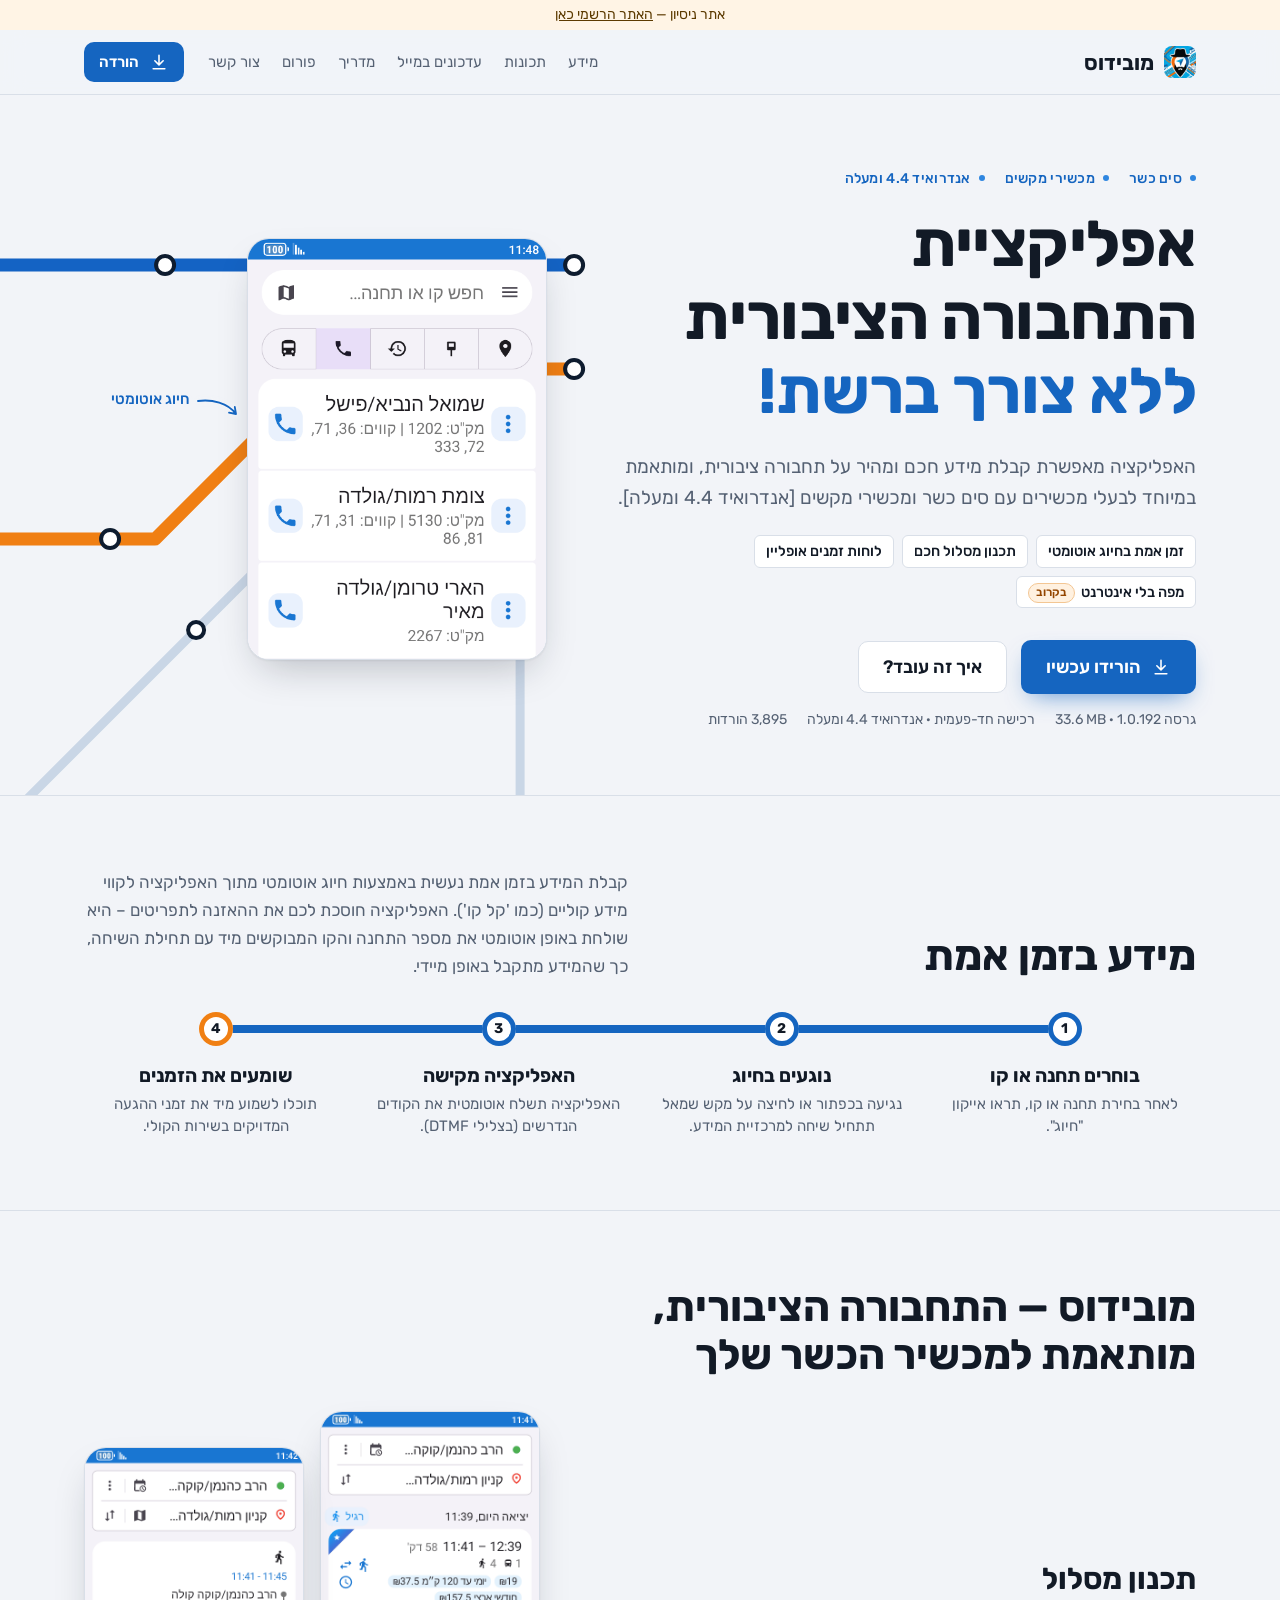
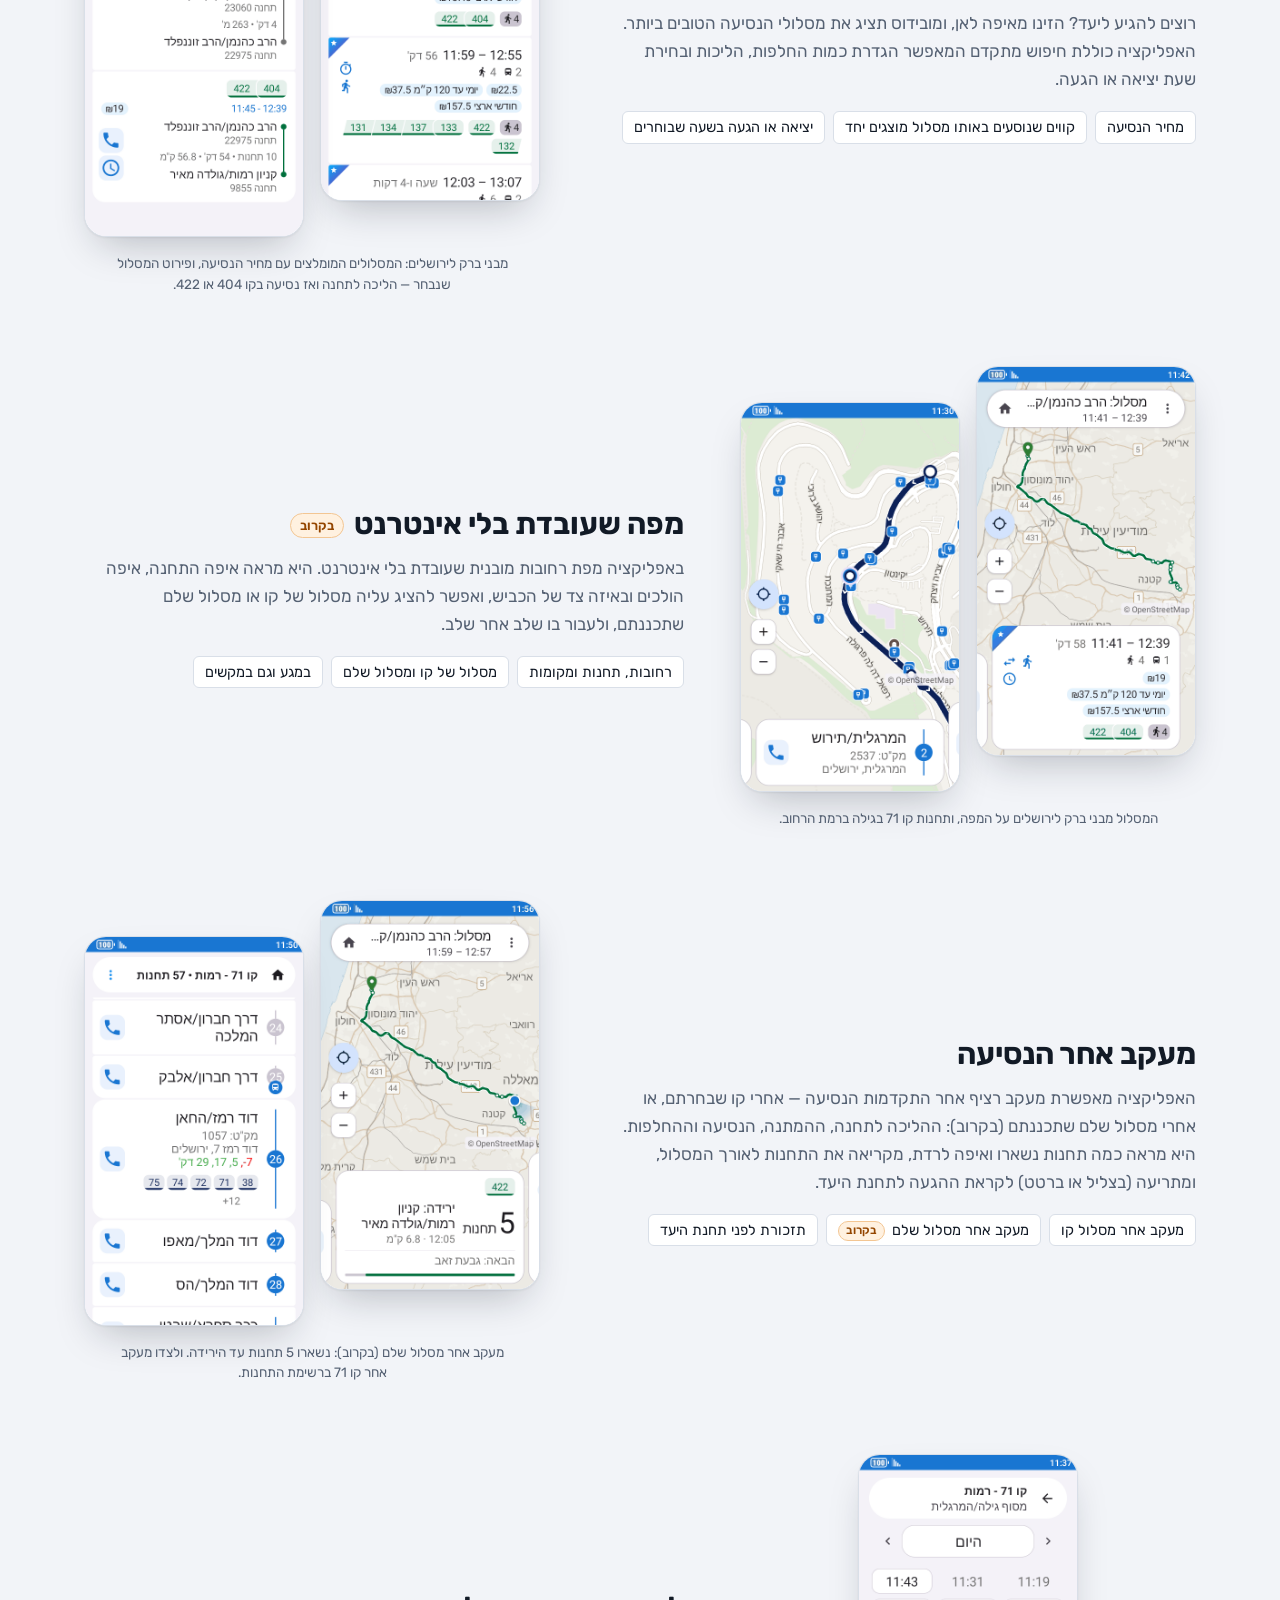
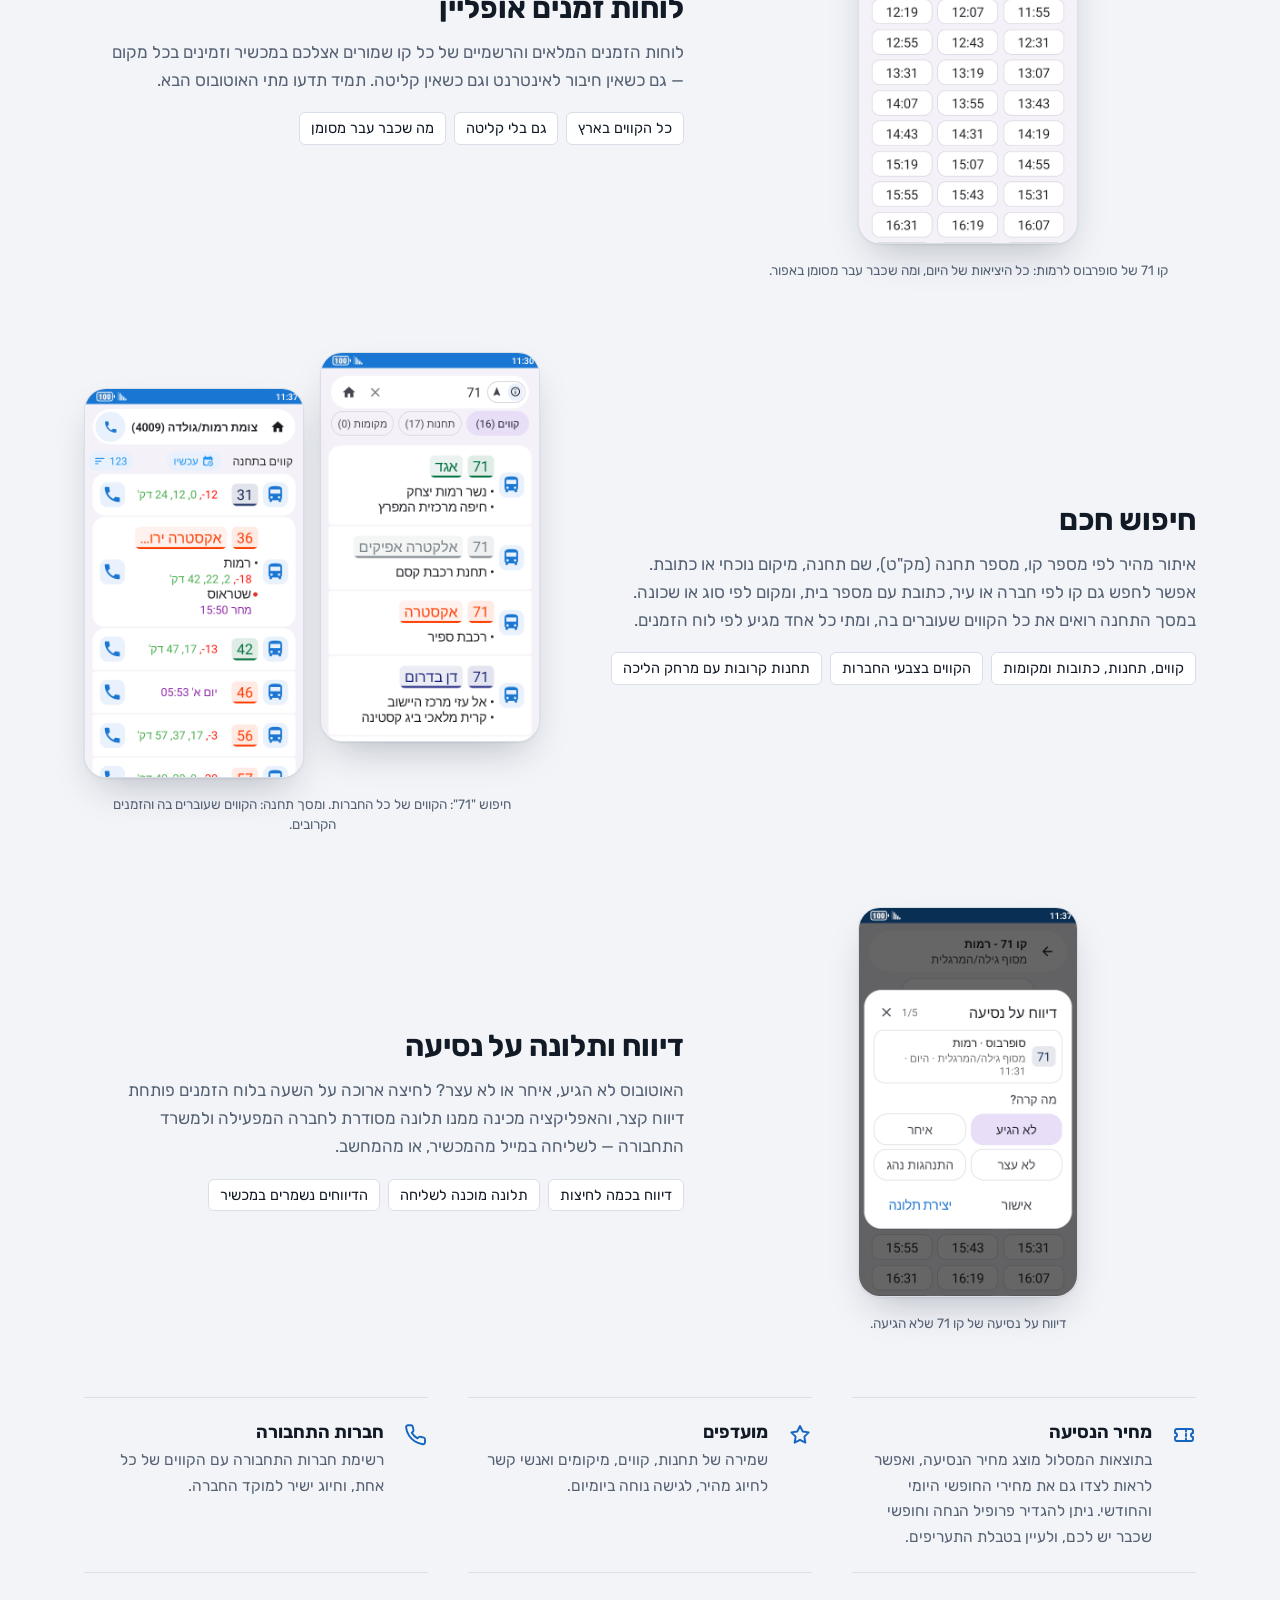
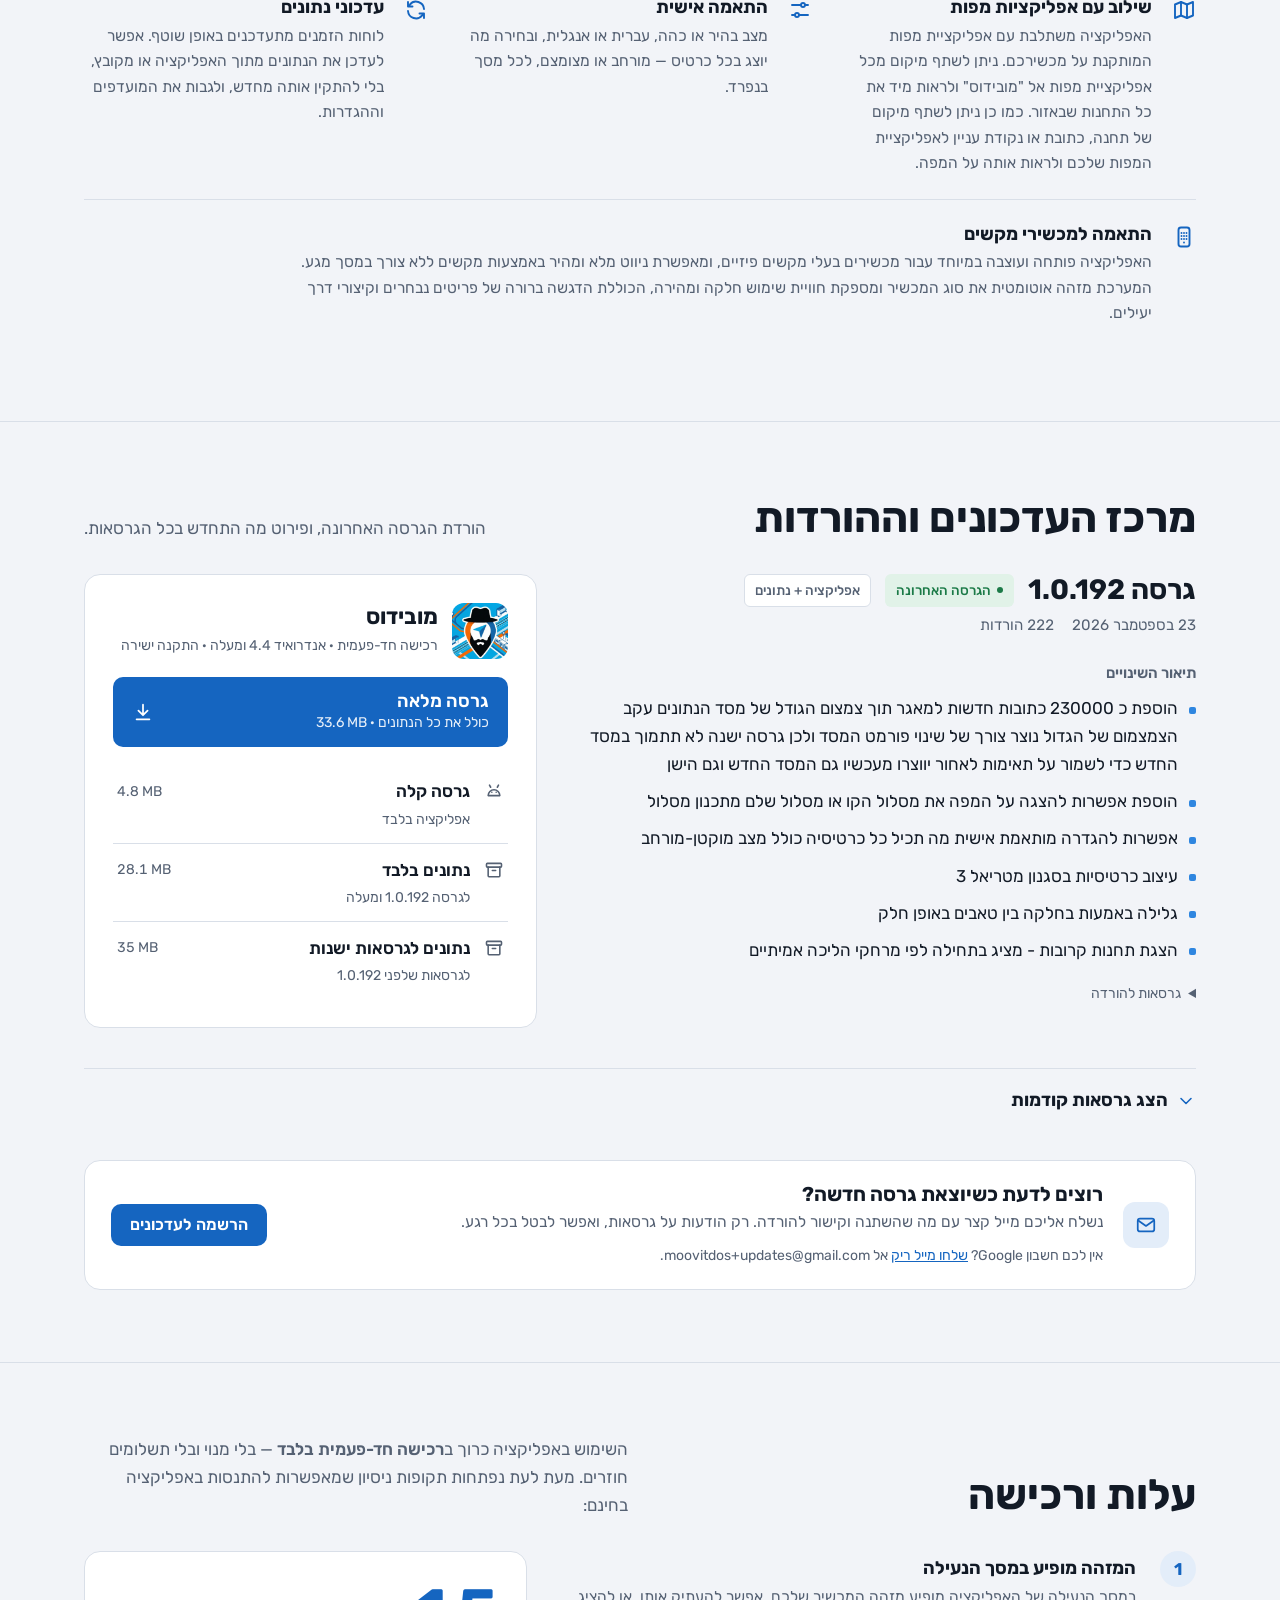
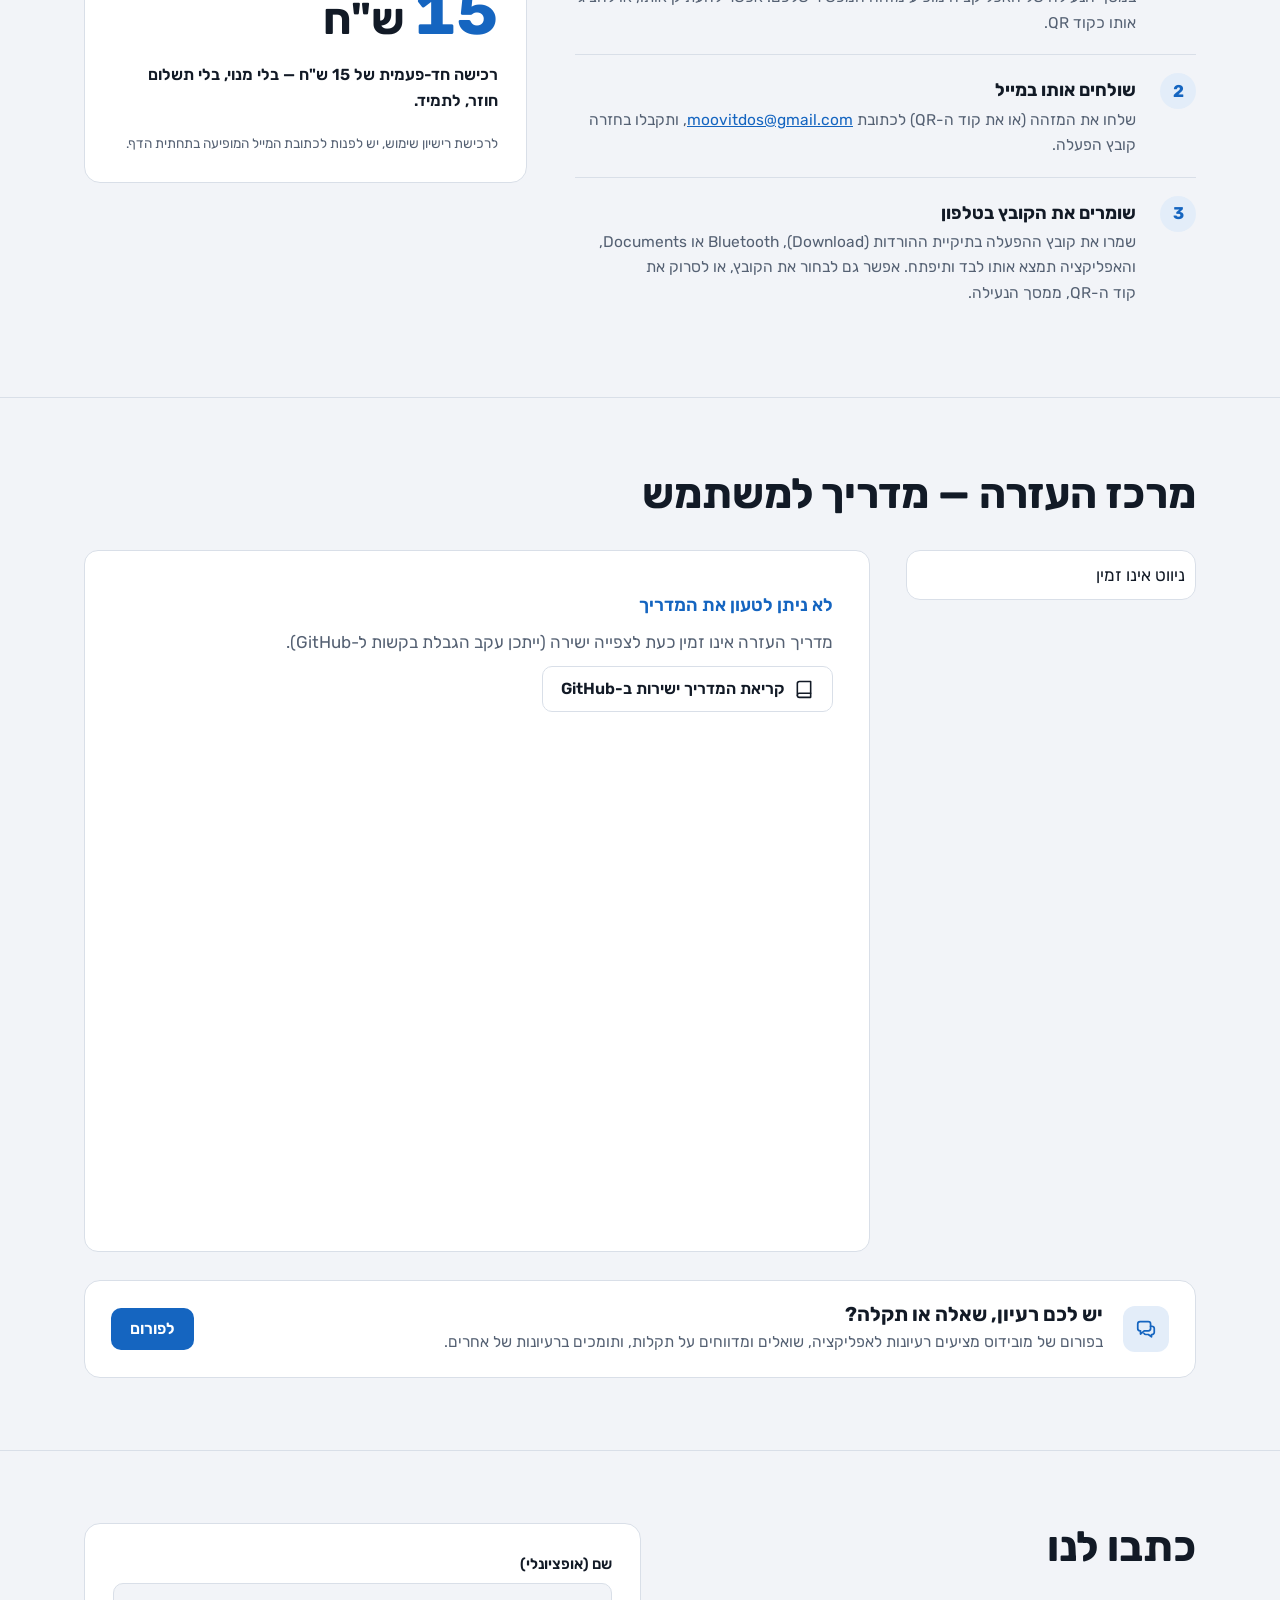
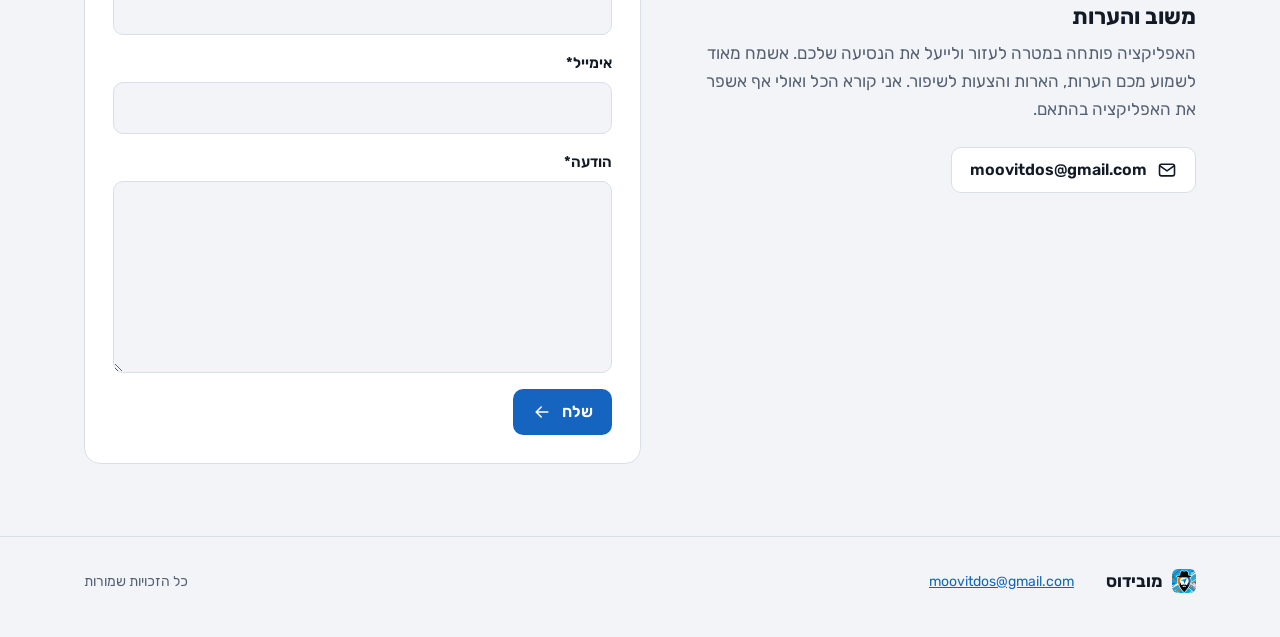
==== index.html @ 039dff8b "Sync website files to root from debug repo [skip ci]" ====
<!DOCTYPE html>
<html lang="he" dir="rtl">

<head>
  <meta charset="UTF-8">
  <meta name="viewport" content="width=device-width, initial-scale=1, viewport-fit=cover">
  <title>מובידוס - אפליקציית התחבורה הציבורית לבעלי סים כשר</title>

  <meta name="description" content="מובידוס - אפליקציית התחבורה הציבורית המובילה והמותאמת לבעלי סים כשר ולציבור החרדי. הורדה ישירה, זמני אוטובוסים ומידע בזמן אמת.">
  <meta name="keywords" content="מובידוס, תחבורה ציבורית, סים כשר, אפליקציה כשרה, זמני אוטובוסים, קווים, חרדים, Moovitdos">
  <meta name="robots" content="noindex, nofollow">
  <meta name="author" content="Moovitdos">
  <link rel="canonical" href="https://moovitdos.github.io/moovidos/">

  <meta property="og:title" content="מובידוס - אפליקציית התחבורה הציבורית לבעלי סים כשר">
  <meta property="og:description" content="הורידו את מובידוס - האפליקציה המובילה לתחבורה ציבורית, מותאמת אישית לציבור החרדי ולמכשירי סים כשר.">
  <meta property="og:type" content="website">
  <meta property="og:url" content="https://moovitdos.github.io/moovidos/">
  <meta property="og:site_name" content="מובידוס">
  <meta property="og:locale" content="he_IL">
  <meta property="og:image" content="https://moovitdos.github.io/moovidos/og-image.png">
  <meta property="og:image:width" content="1200">
  <meta property="og:image:height" content="630">
  <meta name="twitter:card" content="summary_large_image">

  <link rel="icon" href="logo.png" type="image/png">
  <link rel="shortcut icon" href="logo.png" type="image/png">
  <link rel="apple-touch-icon" href="logo.png">

  <script type="application/ld+json">
  {
    "@context": "https://schema.org",
    "@type": "Organization",
    "name": "מובידוס",
    "url": "https://moovitdos.github.io/moovidos/",
    "logo": "https://moovitdos.github.io/moovidos/logo.png"
  }
  </script>

  <link rel="preconnect" href="https://fonts.googleapis.com">
  <link rel="preconnect" href="https://fonts.gstatic.com" crossorigin>
  <link rel="stylesheet" href="https://fonts.googleapis.com/css2?family=Rubik:wght@300;400;500;600;700;800&display=swap">
  <link rel="stylesheet" href="assets/site.css">
  <script src="assets/site.js" defer></script>
</head>

<body>
  <div role="note" style="background:#FFF4E5;color:#5C3A00;font:14px/1.6 Rubik,system-ui,sans-serif;text-align:center;padding:4px 16px">אתר ניסיון — <a href="https://moovitdos.github.io/moovidos/" style="color:inherit;text-decoration:underline">האתר הרשמי כאן</a></div>
  <svg class="sprite" aria-hidden="true" focusable="false" xmlns="http://www.w3.org/2000/svg">
    <symbol id="i-download" viewBox="0 0 24 24"><path d="M12 4v11M7 10.5l5 5 5-5M5 20h14"/></symbol>
    <symbol id="i-phone" viewBox="0 0 24 24"><path d="M21 16.4v2.9a1.9 1.9 0 0 1-2.1 1.9 18.9 18.9 0 0 1-8.2-2.9 18.6 18.6 0 0 1-5.7-5.7A18.9 18.9 0 0 1 2.1 4.3 1.9 1.9 0 0 1 4 2.2h2.9a1.9 1.9 0 0 1 1.9 1.6c.12.9.34 1.8.66 2.7a1.9 1.9 0 0 1-.43 2L7.8 9.7a15.2 15.2 0 0 0 5.7 5.7l1.2-1.2a1.9 1.9 0 0 1 2-.43c.87.32 1.77.54 2.7.66a1.9 1.9 0 0 1 1.6 1.93z"/></symbol>
    <symbol id="i-android" viewBox="0 0 24 24"><path d="M5 17.5a7 7 0 0 1 14 0z"/><path d="M8 7.5L6.6 5M16 7.5l1.4-2.5"/><path d="M9.4 13.4h.01M14.6 13.4h.01"/></symbol>
    <symbol id="i-archive" viewBox="0 0 24 24"><rect x="3" y="4" width="18" height="4.5" rx="1"/><path d="M5 8.5V19a1 1 0 0 0 1 1h12a1 1 0 0 0 1-1V8.5M10 12.5h4"/></symbol>
    <symbol id="i-mail" viewBox="0 0 24 24"><rect x="3" y="5" width="18" height="14" rx="2.5"/><path d="M3.5 7l8.5 6 8.5-6"/></symbol>
    <symbol id="i-chev-d" viewBox="0 0 24 24"><path d="M6 9l6 6 6-6"/></symbol>
    <symbol id="i-chev-r" viewBox="0 0 24 24"><path d="M9 18l6-6-6-6"/></symbol>
    <symbol id="i-chev-l" viewBox="0 0 24 24"><path d="M15 18l-6-6 6-6"/></symbol>
    <symbol id="i-close" viewBox="0 0 24 24"><path d="M6 6l12 12M18 6L6 18"/></symbol>
    <symbol id="i-send" viewBox="0 0 24 24"><path d="M19 12H5M11 6l-6 6 6 6"/></symbol>
    <symbol id="i-book" viewBox="0 0 24 24"><path d="M4 19.5A2.5 2.5 0 0 1 6.5 17H20V3H6.5A2.5 2.5 0 0 0 4 5.5z"/><path d="M4 19.5A2.5 2.5 0 0 0 6.5 22H20v-5"/></symbol>
    <symbol id="i-map" viewBox="0 0 24 24"><path d="M9 4L3 6.5v13.5l6-2.5 6 2.5 6-2.5V4l-6 2.5z"/><path d="M9 4v13.5M15 6.5V20"/></symbol>
    <symbol id="i-star" viewBox="0 0 24 24"><path d="M12 3l2.7 5.5 6 .9-4.35 4.25 1.03 6L12 16.8l-5.38 2.85 1.03-6L3.3 9.4l6-.9z"/></symbol>
    <symbol id="i-key" viewBox="0 0 24 24"><rect x="6.5" y="2.5" width="11" height="19" rx="2.5"/><path d="M9.5 8h.01M12 8h.01M14.5 8h.01M9.5 11h.01M12 11h.01M14.5 11h.01M9.5 14h.01M12 14h.01M14.5 14h.01M12 17.5h.01"/></symbol>
    <symbol id="i-ticket" viewBox="0 0 24 24"><path d="M3 8a2 2 0 0 1 2-2h14a2 2 0 0 1 2 2v2a2 2 0 0 0 0 4v2a2 2 0 0 1-2 2H5a2 2 0 0 1-2-2v-2a2 2 0 0 0 0-4z"/><path d="M14 6v2.5M14 10.8v2.4M14 15.5V18"/></symbol>
    <symbol id="i-sliders" viewBox="0 0 24 24"><path d="M4 7h9M17 7h3M4 17h3M11 17h9"/><circle cx="15" cy="7" r="2"/><circle cx="9" cy="17" r="2"/></symbol>
    <symbol id="i-chat" viewBox="0 0 24 24"><path d="M5.5 4h9A2.5 2.5 0 0 1 17 6.5v5a2.5 2.5 0 0 1-2.5 2.5H10l-4 3.5V14h-.5A2.5 2.5 0 0 1 3 11.5v-5A2.5 2.5 0 0 1 5.5 4z"/><path d="M17 9h1.5A2.5 2.5 0 0 1 21 11.5v4a2.5 2.5 0 0 1-2.5 2.5H18v2.5L14.5 18H12a2.5 2.5 0 0 1-2.2-1.3"/></symbol>
    <symbol id="i-refresh" viewBox="0 0 24 24"><path d="M20 11a8 8 0 0 0-14.2-4.4L4 8.5M4 4v4.5h4.5M4 13a8 8 0 0 0 14.2 4.4l1.8-1.9M20 20v-4.5h-4.5"/></symbol>
  </svg>

  <a href="#content-area" class="skip-link">דלג לאזור ההורדה</a>

  <header class="top">
    <div class="wrap">
      <a class="brand" href="#home"><img src="logo.png" alt="" width="32" height="32"><span>מובידוס</span></a>
      <nav class="nav" aria-label="ניווט ראשי">
        <a href="#info-section">מידע</a>
        <a href="#features">תכונות</a>
        <a href="#updates">עדכונים במייל</a>
        <a href="#guide">מדריך</a>
        <a href="forum.html">פורום</a>
        <a href="#contact-section">צור קשר</a>
      </nav>
      <a class="btn btn-primary" href="#downloads">
        <svg class="ic" aria-hidden="true"><use href="#i-download"/></svg>הורדה
      </a>
    </div>
  </header>

  <main>
    <!-- hero -->
    <section class="hero" id="home">
      <div class="wrap">
        <div>
          <div class="eyebrow"><span>סים כשר</span><span>מכשירי מקשים</span><span>אנדרואיד 4.4 ומעלה</span></div>
          <h1>אפליקציית התחבורה הציבורית <em>ללא צורך ברשת!</em></h1>
          <p class="lede">האפליקציה מאפשרת קבלת מידע חכם ומהיר על תחבורה ציבורית, ומותאמת במיוחד לבעלי מכשירים עם סים כשר ומכשירי מקשים [אנדרואיד 4.4 ומעלה].</p>
          <div class="types" aria-label="עיקרי האפליקציה"><span>זמן אמת בחיוג אוטומטי</span><span>תכנון מסלול חכם</span><span>לוחות זמנים אופליין</span><span>מפה בלי אינטרנט <em class="soon">בקרוב</em></span></div>
          <div class="cta">
            <a class="btn btn-primary" data-hero-download href="#downloads">
              <svg class="ic" aria-hidden="true"><use href="#i-download"/></svg>הורידו עכשיו
            </a>
            <a class="btn btn-quiet" href="#info-section">איך זה עובד?</a>
          </div>
          <div class="meta">
            <span data-hero-version hidden></span>
            <span>רכישה חד-פעמית · אנדרואיד 4.4 ומעלה</span>
            <span data-total-downloads hidden></span>
          </div>
        </div>

        <div class="moment" aria-label="דוגמה: נגיעה באייקון החיוג ליד תחנה שמורה מחייגת לקו המידע">
          <div class="phone">
            <img src="assets/shots/dial.png" width="480" height="854" alt="מסך החיוג המהיר במובידוס: לכל תחנה שמורה מספר מק&quot;ט, הקווים שלה ואייקון חיוג">
            <span class="ring" aria-hidden="true"></span><span class="ring r2" aria-hidden="true"></span>
            <span class="hint" aria-hidden="true"><svg viewBox="0 0 46 26" fill="none" stroke="currentColor" stroke-width="1.8" stroke-linecap="round" stroke-linejoin="round"><path d="M2 6c14-2 30 2 38 13M40 19l-1.2-7M40 19l-7-1.4"/></svg>חיוג אוטומטי</span>
          </div>
        </div>
      </div>
    </section>

    <!-- real-time: a real sequence -->
    <section class="section" id="info-section">
      <div class="wrap">
        <div class="section-head">
          <h2>מידע בזמן אמת</h2>
          <p>קבלת המידע בזמן אמת נעשית באמצעות חיוג אוטומטי מתוך האפליקציה לקווי מידע קוליים (כמו 'קל קו'). האפליקציה חוסכת לכם את ההאזנה לתפריטים – היא שולחת באופן אוטומטי את מספר התחנה והקו המבוקשים מיד עם תחילת השיחה, כך שהמידע מתקבל באופן מיידי.</p>
        </div>
        <ol class="flow">
          <li><b>בוחרים תחנה או קו</b><span>לאחר בחירת תחנה או קו, תראו אייקון "חיוג".</span></li>
          <li><b>נוגעים בחיוג</b><span>נגיעה בכפתור או לחיצה על מקש שמאל תתחיל שיחה למרכזיית המידע.</span></li>
          <li><b>האפליקציה מקישה</b><span>האפליקציה תשלח אוטומטית את הקודים הנדרשים (בצלילי <span class="ltr">DTMF</span>).</span></li>
          <li><b>שומעים את הזמנים</b><span>תוכלו לשמוע מיד את זמני ההגעה המדויקים בשירות הקולי.</span></li>
        </ol>
      </div>
    </section>

    <!-- features: each one beside real screenshots of the app (assets/shots/, taken on a 480x854 phone) -->
    <section class="section" id="features">
      <div class="wrap">
        <div class="section-head">
          <h2>מובידוס — התחבורה הציבורית, מותאמת למכשיר הכשר שלך</h2>
        </div>

        <div class="showcase">
          <article class="show">
            <div class="show__text">
              <h3>תכנון מסלול</h3>
              <p>רוצים להגיע ליעד? הזינו מאיפה לאן, ומובידוס תציג את מסלולי הנסיעה הטובים ביותר. האפליקציה כוללת חיפוש מתקדם המאפשר הגדרת כמות החלפות, הליכות ובחירת שעת יציאה או הגעה.</p>
              <ul class="show__facts">
                <li>מחיר הנסיעה</li>
                <li>קווים שנוסעים באותו מסלול מוצגים יחד</li>
                <li>יציאה או הגעה בשעה שבוחרים</li>
              </ul>
            </div>
            <figure class="show__visual">
              <div class="shots shots--pair">
                <button type="button" class="shot" aria-label="הגדלת הצילום: תוצאות תכנון מסלול"><img src="assets/shots/routes.png" width="480" height="854" loading="lazy" decoding="async" alt="תוצאות תכנון מסלול מבני ברק לירושלים: שעות היציאה וההגעה, מחיר הנסיעה, והקווים 404 ו-422 יחד"></button>
                <button type="button" class="shot" aria-label="הגדלת הצילום: פירוט המסלול"><img src="assets/shots/journey.png" width="480" height="854" loading="lazy" decoding="async" alt="פירוט המסלול: הליכה של 4 דקות לתחנה, ואז נסיעה בקו 404 או 422 עד קניון רמות"></button>
              </div>
              <figcaption>מבני ברק לירושלים: המסלולים המומלצים עם מחיר הנסיעה, ופירוט המסלול שנבחר — הליכה לתחנה ואז נסיעה בקו 404 או 422.</figcaption>
            </figure>
          </article>

          <article class="show">
            <div class="show__text">
              <h3>מפה שעובדת בלי אינטרנט <em class="soon">בקרוב</em></h3>
              <p>באפליקציה מפת רחובות מובנית שעובדת בלי אינטרנט. היא מראה איפה התחנה, איפה הולכים ובאיזה צד של הכביש, ואפשר להציג עליה מסלול של קו או מסלול שלם שתכננתם, ולעבור בו שלב אחר שלב.</p>
              <ul class="show__facts">
                <li>רחובות, תחנות ומקומות</li>
                <li>מסלול של קו ומסלול שלם</li>
                <li>במגע וגם במקשים</li>
              </ul>
            </div>
            <figure class="show__visual">
              <div class="shots shots--pair">
                <button type="button" class="shot" aria-label="הגדלת הצילום: מסלול שלם על המפה"><img src="assets/shots/map-journey.png" width="480" height="854" loading="lazy" decoding="async" alt="המסלול מבני ברק לירושלים על המפה של האפליקציה, ומתחתיו כרטיס המסלול"></button>
                <button type="button" class="shot" aria-label="הגדלת הצילום: המפה ברמת הרחוב"><img src="assets/shots/map-street.png" width="480" height="854" loading="lazy" decoding="async" alt="המפה ברמת הרחוב: תחנות קו 71 בגילה, שמות הרחובות וכיוון הנסיעה"></button>
              </div>
              <figcaption>המסלול מבני ברק לירושלים על המפה, ותחנות קו 71 בגילה ברמת הרחוב.</figcaption>
            </figure>
          </article>

          <article class="show">
            <div class="show__text">
              <h3>מעקב אחר הנסיעה</h3>
              <p>האפליקציה מאפשרת מעקב רציף אחר התקדמות הנסיעה — אחרי קו שבחרתם, או אחרי מסלול שלם שתכננתם (בקרוב): ההליכה לתחנה, ההמתנה, הנסיעה וההחלפות. היא מראה כמה תחנות נשארו ואיפה לרדת, מקריאה את התחנות לאורך המסלול, ומתריעה (בצליל או ברטט) לקראת ההגעה לתחנת היעד.</p>
              <ul class="show__facts">
                <li>מעקב אחר מסלול קו</li>
                <li>מעקב אחר מסלול שלם <em class="soon">בקרוב</em></li>
                <li>תזכורת לפני תחנת היעד</li>
              </ul>
            </div>
            <figure class="show__visual">
              <div class="shots shots--pair">
                <button type="button" class="shot" aria-label="הגדלת הצילום: מעקב אחר מסלול שלם"><img src="assets/shots/track-journey.png" width="480" height="854" loading="lazy" decoding="async" alt="מעקב אחר מסלול שלם על המפה: נשארו 5 תחנות עד הירידה בקניון רמות, והתחנה הבאה גבעת זאב"></button>
                <button type="button" class="shot" aria-label="הגדלת הצילום: מעקב אחר מסלול קו"><img src="assets/shots/track-line.png" width="480" height="854" loading="lazy" decoding="async" alt="מעקב אחר קו 71 ברשימת התחנות: האוטובוס בין שתי תחנות, והתחנה הבאה עם הזמנים והקווים שלה"></button>
              </div>
              <figcaption>מעקב אחר מסלול שלם (בקרוב): נשארו 5 תחנות עד הירידה. ולצדו מעקב אחר קו 71 ברשימת התחנות.</figcaption>
            </figure>
          </article>

          <article class="show">
            <div class="show__text">
              <h3>לוחות זמנים אופליין</h3>
              <p>לוחות הזמנים המלאים והרשמיים של כל קו שמורים אצלכם במכשיר וזמינים בכל מקום — גם כשאין חיבור לאינטרנט וגם כשאין קליטה. תמיד תדעו מתי האוטובוס הבא.</p>
              <ul class="show__facts">
                <li>כל הקווים בארץ</li>
                <li>גם בלי קליטה</li>
                <li>מה שכבר עבר מסומן</li>
              </ul>
            </div>
            <figure class="show__visual">
              <div class="shots">
                <button type="button" class="shot" aria-label="הגדלת הצילום: לוח זמנים"><img src="assets/shots/schedule.png" width="480" height="854" loading="lazy" decoding="async" alt="לוח הזמנים של קו 71 לרמות: שעות היציאה של היום, והשעות שכבר עברו באפור"></button>
              </div>
              <figcaption>קו 71 של סופרבוס לרמות: כל היציאות של היום, ומה שכבר עבר מסומן באפור.</figcaption>
            </figure>
          </article>

          <article class="show">
            <div class="show__text">
              <h3>חיפוש חכם</h3>
              <p>איתור מהיר לפי מספר קו, מספר תחנה (מק"ט), שם תחנה, מיקום נוכחי או כתובת. אפשר לחפש גם קו לפי חברה או עיר, כתובת עם מספר בית, ומקום לפי סוג או שכונה. במסך התחנה רואים את כל הקווים שעוברים בה, ומתי כל אחד מגיע לפי לוח הזמנים.</p>
              <ul class="show__facts">
                <li>קווים, תחנות, כתובות ומקומות</li>
                <li>הקווים בצבעי החברות</li>
                <li>תחנות קרובות עם מרחק הליכה</li>
              </ul>
            </div>
            <figure class="show__visual">
              <div class="shots shots--pair">
                <button type="button" class="shot" aria-label="הגדלת הצילום: תוצאות חיפוש"><img src="assets/shots/search.png" width="480" height="854" loading="lazy" decoding="async" alt="תוצאות חיפוש של 71: קווים של אגד, אלקטרה אפיקים, אקסטרה ודן בדרום, כל אחד בצבע החברה"></button>
                <button type="button" class="shot" aria-label="הגדלת הצילום: מסך תחנה"><img src="assets/shots/stop.png" width="480" height="854" loading="lazy" decoding="async" alt="מסך התחנה צומת רמות/גולדה: הקווים שעוברים בה והזמנים הקרובים של כל קו"></button>
              </div>
              <figcaption>חיפוש "71": הקווים של כל החברות. ומסך תחנה: הקווים שעוברים בה והזמנים הקרובים.</figcaption>
            </figure>
          </article>

          <article class="show">
            <div class="show__text">
              <h3>דיווח ותלונה על נסיעה</h3>
              <p>האוטובוס לא הגיע, איחר או לא עצר? לחיצה ארוכה על השעה בלוח הזמנים פותחת דיווח קצר, והאפליקציה מכינה ממנו תלונה מסודרת לחברה המפעילה ולמשרד התחבורה — לשליחה במייל מהמכשיר, או מהמחשב.</p>
              <ul class="show__facts">
                <li>דיווח בכמה לחיצות</li>
                <li>תלונה מוכנה לשליחה</li>
                <li>הדיווחים נשמרים במכשיר</li>
              </ul>
            </div>
            <figure class="show__visual">
              <div class="shots">
                <button type="button" class="shot" aria-label="הגדלת הצילום: דיווח על נסיעה"><img src="assets/shots/report.png" width="480" height="854" loading="lazy" decoding="async" alt="דיווח על נסיעה של קו 71: לא הגיע, איחר, לא עצר או התנהגות נהג"></button>
              </div>
              <figcaption>דיווח על נסיעה של קו 71 שלא הגיעה.</figcaption>
            </figure>
          </article>
        </div>

        <div class="more-grid">
          <div class="feat">
            <svg class="ic" aria-hidden="true"><use href="#i-ticket"/></svg>
            <h3>מחיר הנסיעה</h3>
            <p>בתוצאות המסלול מוצג מחיר הנסיעה, ואפשר לראות לצדו גם את מחירי החופשי היומי והחודשי. ניתן להגדיר פרופיל הנחה וחופשי שכבר יש לכם, ולעיין בטבלת התעריפים.</p>
          </div>
          <div class="feat">
            <svg class="ic" aria-hidden="true"><use href="#i-star"/></svg>
            <h3>מועדפים</h3>
            <p>שמירה של תחנות, קווים, מיקומים ואנשי קשר לחיוג מהיר, לגישה נוחה ביומיום.</p>
          </div>
          <div class="feat">
            <svg class="ic" aria-hidden="true"><use href="#i-phone"/></svg>
            <h3>חברות התחבורה</h3>
            <p>רשימת חברות התחבורה עם הקווים של כל אחת, וחיוג ישיר למוקד החברה.</p>
          </div>
          <div class="feat">
            <svg class="ic" aria-hidden="true"><use href="#i-map"/></svg>
            <h3>שילוב עם אפליקציות מפות</h3>
            <p>האפליקציה משתלבת עם אפליקציית מפות המותקנת על מכשירכם. ניתן לשתף מיקום מכל אפליקציית מפות אל "מובידוס" ולראות מיד את כל התחנות שבאזור. כמו כן ניתן לשתף מיקום של תחנה, כתובת או נקודת עניין לאפליקציית המפות שלכם ולראות אותה על המפה.</p>
          </div>
          <div class="feat">
            <svg class="ic" aria-hidden="true"><use href="#i-sliders"/></svg>
            <h3>התאמה אישית</h3>
            <p>מצב בהיר או כהה, עברית או אנגלית, ובחירה מה יוצג בכל כרטיס — מורחב או מצומצם, לכל מסך בנפרד.</p>
          </div>
          <div class="feat">
            <svg class="ic" aria-hidden="true"><use href="#i-refresh"/></svg>
            <h3>עדכוני נתונים</h3>
            <p>לוחות הזמנים מתעדכנים באופן שוטף. אפשר לעדכן את הנתונים מתוך האפליקציה או מקובץ, בלי להתקין אותה מחדש, ולגבות את המועדפים וההגדרות.</p>
          </div>
          <div class="feat feat--wide">
            <svg class="ic" aria-hidden="true"><use href="#i-key"/></svg>
            <h3>התאמה למכשירי מקשים</h3>
            <p>האפליקציה פותחה ועוצבה במיוחד עבור מכשירים בעלי מקשים פיזיים, ומאפשרת ניווט מלא ומהיר באמצעות מקשים ללא צורך במסך מגע. המערכת מזהה אוטומטית את סוג המכשיר ומספקת חוויית שימוש חלקה ומהירה, הכוללת הדגשה ברורה של פריטים נבחרים וקיצורי דרך יעילים.</p>
          </div>
        </div>
      </div>
    </section>

    <!-- downloads -->
    <section class="section" id="downloads">
      <div class="wrap">
        <div class="section-head">
          <h2>מרכז העדכונים וההורדות</h2>
          <p>הורדת הגרסה האחרונה, ופירוט מה התחדש בכל הגרסאות.</p>
        </div>
        <div id="content-area" data-state="loading" aria-live="polite">
          <div class="loading">
            <p>טוען נתונים…</p>
            <a href="https://github.com/moovitdos/moovidos/releases/latest" target="_blank" rel="noopener">לדף הגרסאות ב-GitHub</a>
          </div>
        </div>

        <!-- updates by e-mail: the Google Form takes the verified address of the visitor's Google account;
             the mailto is the path for an address that is not a Google account (tools/updates/send_gmail_updates.py) -->
        <aside class="notify" id="updates" aria-labelledby="updates-title">
          <svg class="ic" aria-hidden="true"><use href="#i-mail"/></svg>
          <div>
            <h3 id="updates-title">רוצים לדעת כשיוצאת גרסה חדשה?</h3>
            <p>נשלח אליכם מייל קצר עם מה שהשתנה וקישור להורדה. רק הודעות על גרסאות, ואפשר לבטל בכל רגע.</p>
            <p class="notify__alt">אין לכם חשבון Google? <a href="mailto:moovitdos%2Bupdates@gmail.com?subject=%D7%94%D7%A8%D7%A9%D7%9E%D7%94%20%D7%9C%D7%A2%D7%93%D7%9B%D7%95%D7%A0%D7%99%20%D7%9E%D7%95%D7%91%D7%99%D7%93%D7%95%D7%A1&amp;body=%D7%A9%D7%9C%D7%97%D7%95%20%D7%90%D7%AA%20%D7%94%D7%9E%D7%99%D7%99%D7%9C%20%D7%94%D7%96%D7%94%20%D7%9B%D7%9E%D7%95%20%D7%A9%D7%94%D7%95%D7%90%2C%20%D7%95%D7%AA%D7%A7%D7%91%D7%9C%D7%95%20%D7%94%D7%95%D7%93%D7%A2%D7%94%20%D7%A2%D7%9C%20%D7%9B%D7%9C%20%D7%92%D7%A8%D7%A1%D7%94%20%D7%97%D7%93%D7%A9%D7%94%20%D7%A9%D7%9C%20%D7%9E%D7%95%D7%91%D7%99%D7%93%D7%95%D7%A1.">שלחו מייל ריק</a> אל <span class="ltr">moovitdos+updates@gmail.com</span>.</p>
          </div>
          <a class="btn btn-primary" href="https://docs.google.com/forms/d/e/1FAIpQLSeEu_TmsOLeKCMEAPBKY3AxKsVJwC5gooqyV-hGqyZfscOLNw/viewform" target="_blank" rel="noopener">הרשמה לעדכונים</a>
        </aside>
      </div>
    </section>

    <!-- cost + activation -->
    <section class="section" id="price">
      <div class="wrap">
        <div class="section-head">
          <h2>עלות ורכישה</h2>
          <p>השימוש באפליקציה כרוך ב<strong>רכישה חד-פעמית בלבד</strong> — בלי מנוי ובלי תשלומים חוזרים. מעת לעת נפתחות תקופות ניסיון שמאפשרות להתנסות באפליקציה בחינם:</p>
        </div>
        <div class="get-grid">
          <ol class="steps">
            <li>
              <h3>המזהה מופיע במסך הנעילה</h3>
              <p>במסך הנעילה של האפליקציה מופיע מזהה המכשיר שלכם. אפשר להעתיק אותו, או להציג אותו <span class="nw">כקוד QR</span>.</p>
            </li>
            <li>
              <h3>שולחים אותו במייל</h3>
              <p>שלחו את המזהה (או את <span class="nw">קוד ה-QR</span>) לכתובת <a href="mailto:moovitdos@gmail.com"><span class="ltr">moovitdos@gmail.com</span></a>, ותקבלו בחזרה קובץ הפעלה.</p>
            </li>
            <li>
              <h3>שומרים את הקובץ בטלפון</h3>
              <p>שמרו את קובץ ההפעלה בתיקיית ההורדות (<span class="ltr">Download</span>), <span class="ltr">Bluetooth</span> או <span class="ltr">Documents</span>, והאפליקציה תמצא אותו לבד ותיפתח. אפשר גם לבחור את הקובץ, או לסרוק את <span class="nw">קוד ה-QR</span>, ממסך הנעילה.</p>
            </li>
          </ol>
          <aside class="card price" aria-label="מחיר">
            <p class="price__amount"><span class="num">15</span> ש"ח</p>
            <p class="price__line"><strong>רכישה חד-פעמית של 15 ש"ח — בלי מנוי, בלי תשלום חוזר, לתמיד.</strong></p>
            <small>לרכישת רישיון שימוש, יש לפנות לכתובת המייל המופיעה בתחתית הדף.</small>
          </aside>
        </div>
      </div>
    </section>

    <!-- guide -->
    <section class="section" id="guide" data-state="loading">
      <div class="wrap">
        <div class="section-head">
          <h2>מרכז העזרה — מדריך למשתמש</h2>
        </div>
        <div class="reader">
          <nav class="reader__toc" data-toc aria-label="ניווט בתוכן המדריך"></nav>
          <article class="reader__body prose" id="guide-content">
            <div class="loading">
              <p>טוען נתונים…</p>
              <a href="https://github.com/moovitdos/moovidos/blob/main/User_Guide.md" target="_blank" rel="noopener">קריאת המדריך ישירות ב-GitHub</a>
            </div>
          </article>
        </div>

        <!-- the forum is a page of its own (forum.html); this strip is a plain link, the home page never calls the forum's API -->
        <aside class="notify" id="forum-invite" aria-labelledby="forum-invite-title">
          <svg class="ic" aria-hidden="true"><use href="#i-chat"/></svg>
          <div>
            <h3 id="forum-invite-title">יש לכם רעיון, שאלה או תקלה?</h3>
            <p>בפורום של מובידוס מציעים רעיונות לאפליקציה, שואלים ומדווחים על תקלות, ותומכים ברעיונות של אחרים.</p>
          </div>
          <a class="btn btn-primary" href="forum.html">לפורום</a>
        </aside>
      </div>
    </section>

    <!-- contact -->
    <section class="section" id="contact-section">
      <div class="wrap contact">
        <div>
          <div class="section-head section-head--stack">
            <h2>כתבו לנו</h2>
          </div>
          <h3>משוב והערות</h3>
          <p class="sub">האפליקציה פותחה במטרה לעזור ולייעל את הנסיעה שלכם. אשמח מאוד לשמוע מכם הערות, הארות והצעות לשיפור. אני קורא הכל ואולי אף אשפר את האפליקציה בהתאם.</p>
          <a class="btn btn-quiet mail" href="mailto:moovitdos@gmail.com">
            <svg class="ic" aria-hidden="true"><use href="#i-mail"/></svg><span class="ltr">moovitdos@gmail.com</span>
          </a>
        </div>

        <form class="card form" action="https://formspree.io/f/mojpzpqy" method="POST">
          <input type="hidden" name="_subject" value="פניית תמיכה באתר">
          <div class="field">
            <label for="contact-name">שם (אופציונלי)</label>
            <input id="contact-name" type="text" name="name" autocomplete="name">
          </div>
          <div class="field">
            <label for="contact-email">אימייל*</label>
            <input id="contact-email" type="email" name="email" autocomplete="email" dir="ltr" required>
          </div>
          <div class="field">
            <label for="contact-message">הודעה*</label>
            <textarea id="contact-message" name="message" rows="6" required></textarea>
          </div>
          <button type="submit" class="btn btn-primary">שלח<svg class="ic" aria-hidden="true"><use href="#i-send"/></svg></button>
        </form>
      </div>
    </section>
  </main>

  <footer>
    <div class="wrap">
      <a class="brand" href="#home"><img src="logo.png" alt="" width="24" height="24"><span>מובידוס</span></a>
      <a href="mailto:moovitdos@gmail.com" class="ltr">moovitdos@gmail.com</a>
      <p>כל הזכויות שמורות</p>
    </div>
  </footer>

  <div class="lightbox" data-lightbox role="dialog" aria-modal="true" aria-label="תצוגה מוגדלת של צילום מסך" aria-hidden="true">
    <button type="button" class="lb-btn lb-close" data-lightbox-close aria-label="סגירה"><svg class="ic" aria-hidden="true"><use href="#i-close"/></svg></button>
    <span class="lb-counter" data-lightbox-counter dir="ltr"></span>
    <div class="lb-stage"><img class="lb-img" alt=""></div>
    <button type="button" class="lb-btn lb-prev" data-lightbox-prev aria-label="הצילום הקודם"><svg class="ic" aria-hidden="true"><use href="#i-chev-r"/></svg></button>
    <button type="button" class="lb-btn lb-next" data-lightbox-next aria-label="הצילום הבא"><svg class="ic" aria-hidden="true"><use href="#i-chev-l"/></svg></button>
  </div>
</body>

</html>
---- assets/site.css ----
/* Moovidos public site. Same design language as moovitdos.github.io/adb-install
   (flat ground, hairline sections), in the Moovidos blue; one typeface: Rubik (owner's choice).
   On top of it, the transit lines of the logo (owner's choice, "clean + lines"): a line map behind
   the hero phone, the four real-time steps as stations on one line, the version history down a line. */

/* The line map behind the hero phone: the logo's blue and orange lines, and a thin third one, with stations.
   .phone::before places it, tied to the phone, so the picture is the same at every window size. In the drawing
   the phone covers x 287-587, y 69-492. The rules it keeps:
   - a line either runs off an edge of the hero (2400 to the left, 150 below the phone) or ends at a station;
   - nothing goes above the phone (on a narrow screen the text is there), and the two ends on the right, the
     only part that needs room beside the phone, are cropped away on a narrow screen;
   - left of the phone, y 125-265 stays empty: the "auto-dial" label and its arrow sit there in every layout;
   - a station is never half hidden: none below the phone's bottom edge, none closer than 20 to the phone, and
     none further than 150 to its left (at a window about 1100 wide only 175 are in view there).
   One drawing per theme, because an SVG in a data URI cannot read the tokens. */
:root {
  --map-light: url("data:image/svg+xml,%3Csvg xmlns='http://www.w3.org/2000/svg' viewBox='-2400 70 3040 570' preserveAspectRatio='none' fill='none' stroke-linecap='round' stroke-linejoin='round'%3E%3Cpath d='M560 640V250H447L57 640' stroke='%23C9D6E6' stroke-width='9'/%3E%3Cpath d='M-2400 96H614' stroke='%231463C4' stroke-width='13'/%3E%3Cpath d='M-2400 370H195l170-170h249' stroke='%23F07F13' stroke-width='13'/%3E%3Cg fill='%23fff' stroke='%230E1C2F' stroke-width='4'%3E%3Ccircle cx='205' cy='96' r='9'/%3E%3Ccircle cx='614' cy='96' r='9'/%3E%3Ccircle cx='150' cy='370' r='9'/%3E%3Ccircle cx='614' cy='200' r='9'/%3E%3Ccircle cx='236' cy='461' r='8'/%3E%3C/g%3E%3C/svg%3E");
  --map-dark: url("data:image/svg+xml,%3Csvg xmlns='http://www.w3.org/2000/svg' viewBox='-2400 70 3040 570' preserveAspectRatio='none' fill='none' stroke-linecap='round' stroke-linejoin='round'%3E%3Cpath d='M560 640V250H447L57 640' stroke='%23243853' stroke-width='9'/%3E%3Cpath d='M-2400 96H614' stroke='%235AA2F0' stroke-width='13'/%3E%3Cpath d='M-2400 370H195l170-170h249' stroke='%23FF9A3C' stroke-width='13'/%3E%3Cg fill='%230B1422' stroke='%23E8EEF6' stroke-width='4'%3E%3Ccircle cx='205' cy='96' r='9'/%3E%3Ccircle cx='614' cy='96' r='9'/%3E%3Ccircle cx='150' cy='370' r='9'/%3E%3Ccircle cx='614' cy='200' r='9'/%3E%3Ccircle cx='236' cy='461' r='8'/%3E%3C/g%3E%3C/svg%3E");
}

:root {
  --ground: #F2F4F8;
  --surface: #FFFFFF;
  --ink: #121A26;
  --sub: #556173;
  --line: #D9DFE8;
  --accent: #1565C0;
  --accent-hover: #0F559F;
  --accent-ink: #FFFFFF;
  --accent-soft: #E3EDF9;
  --accent-text: #1565C0;
  --glow: #2F86E0;
  --orange: #F07F13;
  --soon-ink: #944600;
  --soon-bg: #FFF1E0;
  --soon-line: #F3C693;
  --map: var(--map-light);
  --ok: #1B7A47;
  --ok-soft: #E1F2E8;
  --term-bg: #131C28;
  --term-ink: #D8E3F0;
  --term-dim: #8193A9;
  --shadow: 0 1px 2px rgba(18, 26, 38, .06), 0 18px 40px -14px rgba(18, 26, 38, .28);
  --display: "Rubik", "Segoe UI", Arial, sans-serif;
  --body: "Rubik", "Segoe UI", Arial, sans-serif;
  --mono: ui-monospace, Consolas, "Courier New", monospace;
  color-scheme: light;
}
@media (prefers-color-scheme: dark) {
  :root:not([data-theme="light"]) {
    color-scheme: dark;
    --ground: #0D1117;
    --surface: #151C26;
    --ink: #E8EDF3;
    --sub: #97A3B3;
    --line: #27303D;
    --accent: #4C9BEA;
    --accent-hover: #66ADF0;
    --accent-ink: #04101F;
    --accent-soft: #16263A;
    --accent-text: #6FB0F2;
    --glow: #5AA8F5;
    --orange: #FF9A3C;
    --soon-ink: #FFB870;
    --soon-bg: #2E1F10;
    --soon-line: #6A4521;
    --map: var(--map-dark);
    --ok: #6FD39C;
    --ok-soft: #13301F;
    --term-bg: #080C12;
    --term-ink: #D8E3F0;
    --term-dim: #7488A0;
    --shadow: 0 1px 2px rgba(0, 0, 0, .4), 0 18px 40px -14px rgba(0, 0, 0, .7);
  }
}
:root[data-theme="dark"] {
  color-scheme: dark;
  --ground: #0D1117;
  --surface: #151C26;
  --ink: #E8EDF3;
  --sub: #97A3B3;
  --line: #27303D;
  --accent: #4C9BEA;
  --accent-hover: #66ADF0;
  --accent-ink: #04101F;
  --accent-soft: #16263A;
  --accent-text: #6FB0F2;
  --glow: #5AA8F5;
  --orange: #FF9A3C;
  --soon-ink: #FFB870;
  --soon-bg: #2E1F10;
  --soon-line: #6A4521;
  --map: var(--map-dark);
  --ok: #6FD39C;
  --ok-soft: #13301F;
  --term-bg: #080C12;
  --term-ink: #D8E3F0;
  --term-dim: #7488A0;
  --shadow: 0 1px 2px rgba(0, 0, 0, .4), 0 18px 40px -14px rgba(0, 0, 0, .7);
}

* { box-sizing: border-box; }
html { direction: rtl; scroll-behavior: smooth; scroll-padding-top: 80px; -webkit-text-size-adjust: 100%; }
body {
  margin: 0;
  background: var(--ground);
  color: var(--ink);
  font: 400 17px/1.65 var(--body);
  -webkit-font-smoothing: antialiased;
}
.wrap { max-width: 1160px; margin: 0 auto; padding-inline: 24px; }
@media (max-width: 520px) { .wrap { padding-inline: 16px; } }
img { max-width: 100%; height: auto; }
a { color: var(--accent-text); }
a:focus-visible, button:focus-visible, summary:focus-visible, input:focus-visible, textarea:focus-visible {
  outline: 3px solid var(--glow); outline-offset: 3px; border-radius: 8px;
}
h1, h2, h3 { font-family: var(--display); font-weight: 700; text-wrap: balance; margin: 0; line-height: 1.15; }
p { margin: 0; }
strong { font-weight: 600; }
.ltr { direction: ltr; unicode-bidi: isolate; }
.num { font-variant-numeric: tabular-nums; }
.nw { white-space: nowrap; }
.sprite { position: absolute; width: 0; height: 0; overflow: hidden; }
.ic { width: 20px; height: 20px; flex: none; fill: none; stroke: currentColor; stroke-width: 1.9; stroke-linecap: round; stroke-linejoin: round; }

.skip-link {
  position: absolute; top: -60px; right: 16px; z-index: 100;
  background: var(--accent); color: var(--accent-ink); padding: 10px 16px; border-radius: 10px; font-weight: 600; text-decoration: none;
}
.skip-link:focus { top: 12px; }

/* ---------- buttons ---------- */
.btn {
  display: inline-flex; align-items: center; gap: 10px;
  font: 600 16px/1 var(--body);
  text-decoration: none; border-radius: 10px;
  padding: 12px 18px; border: 1px solid transparent; cursor: pointer;
  transition: background-color .15s, border-color .15s, transform .15s;
}
.btn-primary { background: var(--accent); color: var(--accent-ink); }
.btn-primary:hover { background: var(--accent-hover); color: var(--accent-ink); }
.btn-quiet { color: var(--ink); border-color: var(--line); background: var(--surface); }
.btn-quiet:hover { border-color: var(--sub); color: var(--ink); }

.icon-btn {
  display: inline-grid; place-items: center; width: 42px; height: 42px; border-radius: 10px;
  border: 1px solid var(--line); background: var(--surface); color: var(--ink); cursor: pointer;
}
.icon-btn:hover { border-color: var(--sub); }
.icon-btn:disabled { opacity: .4; cursor: default; }

/* ---------- top bar ---------- */
.top {
  position: sticky; top: env(safe-area-inset-top, 0px); z-index: 20;
  background: var(--ground);
  border-bottom: 1px solid var(--line);
}
@supports ((-webkit-backdrop-filter: blur(1px)) or (backdrop-filter: blur(1px))) {
  .top {
    background: color-mix(in srgb, var(--ground) 86%, transparent);
    -webkit-backdrop-filter: saturate(1.4) blur(12px);
    backdrop-filter: saturate(1.4) blur(12px);
  }
}
.top .wrap { display: flex; align-items: center; gap: 24px; height: 64px; }
.brand { display: flex; align-items: center; gap: 10px; text-decoration: none; color: var(--ink); font: 700 21px/1 var(--display); }
.brand img { width: 32px; height: 32px; border-radius: 8px; }
.nav { display: flex; gap: 22px; margin-inline-start: auto; font-size: 15px; }
.nav a { color: var(--sub); text-decoration: none; }
.nav a:hover, .nav a[aria-current="true"] { color: var(--ink); }
.top .btn { padding: 9px 14px; font-size: 15px; }
@media (max-width: 720px) { .nav { display: none; } .top .btn { margin-inline-start: auto; } }

/* ---------- hero ---------- */
.hero { padding-block: 72px 64px; overflow: hidden; } /* hidden: the line map runs past the hero's edges */
.hero .wrap { display: grid; grid-template-columns: minmax(0, 1.1fr) minmax(0, .9fr); gap: 56px; align-items: center; }
.eyebrow { font-size: 14px; font-weight: 500; letter-spacing: .02em; color: var(--accent-text); display: flex; flex-wrap: wrap; gap: 6px 20px; margin-bottom: 18px; }
.eyebrow span { display: inline-flex; align-items: center; gap: 8px; }
.eyebrow span::before { content: ""; width: 6px; height: 6px; border-radius: 50%; background: var(--glow); }
.hero h1 { font-size: clamp(40px, 5.4vw, 64px); letter-spacing: -.01em; }
.hero h1 em { font-style: normal; color: var(--accent-text); }
.lede { margin-top: 22px; font-size: 19px; color: var(--sub); max-width: 34em; }
.types { display: flex; flex-wrap: wrap; gap: 8px; margin-top: 22px; }
.types span { font: 500 14.5px/1 var(--body); padding: 8px 11px; border-radius: 6px; border: 1px solid var(--line); background: var(--surface); color: var(--ink); }

/* "soon" tag: on what the next app release brings and the public one does not have yet (the offline map and
   whole-journey tracking). Remove the tags, and rebuild og-image.png, once that release is out. In the markup a
   space comes before the tag (so it is read and copied as a separate word); the margin adds to that space. */
.soon {
  display: inline-block; vertical-align: middle; margin-inline-start: 4px; white-space: nowrap;
  font: 600 13px/1 var(--body); font-style: normal; letter-spacing: 0;
  padding: 5px 9px; border-radius: 999px;
  color: var(--soon-ink); background: var(--soon-bg); border: 1px solid var(--soon-line);
}
/* inside a chip the tag must not make the chip taller than its neighbours */
.types .soon, .show__facts .soon { font-size: 11.5px; padding: 3px 7px; margin-block: -4px; margin-inline-start: 3px; }
.cta { display: flex; flex-wrap: wrap; align-items: center; gap: 12px 14px; margin-top: 32px; }
.cta .btn { padding: 16px 24px; font-size: 18px; }
.cta .btn-primary { box-shadow: 0 10px 24px -10px rgba(21, 101, 192, .7); }
.cta .btn-primary:hover { transform: translateY(-1px); }
.meta { margin-top: 14px; font-size: 14px; color: var(--sub); display: flex; flex-wrap: wrap; gap: 4px 20px; }

/* the dialing moment */
.moment { display: flex; justify-content: center; position: relative; z-index: 0; } /* z-index: keeps the map inside */
.phone {
  position: relative; width: min(300px, calc(100% - 150px)); margin-inline-end: 150px;
  border-radius: 22px; border: 1px solid var(--line); background: var(--surface);
  box-shadow: var(--shadow); overflow: visible;
}
/* the line map (see --map-light), behind the phone and tied to it. The percentages are of the phone's inner box
   (298 x 420.3 where the phone is 300 wide): the drawing is 3040 x 570, starts 2688 left of that box and at its
   top edge. .hero cuts whatever runs past its edges. */
.phone::before {
  content: ""; position: absolute; z-index: -1; pointer-events: none;
  left: -902%; width: 1020.1%; top: 0; height: 135.6%;
  background: var(--map) no-repeat 0 0 / 100% 100%;
}
/* the screenshot is cut at 677 of its 854 rows: exactly below the third saved stop, so no row is cut in half */
.phone > img { display: block; width: 100%; height: auto; aspect-ratio: 480 / 677; object-fit: cover; object-position: top; border-radius: 21px; }
/* the ring sits on the dial icon of the first saved stop in assets/shots/dial.png (60, 298 of 480 x 677) */
.ring {
  position: absolute; left: 12.5%; top: 43.9%; width: 26px; height: 26px; margin: -13px 0 0 -13px;
  border: 2px solid var(--glow); border-radius: 50%; opacity: 0;
}
.hint {
  position: absolute; top: 43.9%; right: 100%; margin: -46px 6px 0 0;
  font: 500 15px/1.2 var(--display); color: var(--accent-text);
  display: flex; align-items: center; gap: 6px; white-space: nowrap;
  /* a halo in the ground colour: the map leaves this spot empty, the halo is for a line that comes close to it */
  text-shadow: 0 0 3px var(--ground), 0 0 3px var(--ground), 0 0 6px var(--ground), 0 0 10px var(--ground);
}
.hint svg { width: 46px; height: 26px; margin-top: 18px; filter: drop-shadow(0 0 2px var(--ground)) drop-shadow(0 0 2px var(--ground)); }
@media (prefers-reduced-motion: no-preference) {
  .ring { animation: ripple 3.2s ease-out infinite; }
  .ring.r2 { animation-delay: .25s; }
  @keyframes ripple {
    0%, 50% { transform: scale(.5); opacity: 0; }
    54% { opacity: .95; }
    78%, 100% { transform: scale(2.4); opacity: 0; }
  }
}
@media (prefers-reduced-motion: reduce) { .ring { opacity: .6; transform: scale(1.4); } .ring.r2 { transform: scale(2.1); opacity: .3; } }

/* Two columns: the whole hero fits the first screen (owner: "the window adapts to the screen, nothing cut off",
   "the text and the picture must not get too small"). --hv is 1% of the window height, kept between 5.2px and
   9px: from 900px up it is the full-size design, below that the spacing gives way first and the sizes only a
   little (headline 64 -> 55px, lede 19 -> 17px, phone 300px down to 278px at 520px). What frees most of the
   room is the headline taking two lines (50px) instead of three in a short window. Measured with the real
   content: it fits from 520px of height at 1100px of width and more (the owner's window is 1259 x 543), and
   from 580px at 901-1099px. Browsers without clamp() keep the fixed sizes above. */
@supports (width: clamp(1px, 1vh, 2px)) {
  @media (min-width: 901px) {
    .hero { --hv: clamp(5.2px, 1vh, 9px); padding-block: calc(var(--hv) * 10.6 - 24px) calc(var(--hv) * 9.5 - 22px); }
    .eyebrow { margin-bottom: calc(var(--hv) * 2.2 - 2px); }
    .hero h1 { font-size: min(5.4vw, calc(var(--hv) * 3.5 + 32.5px)); }
    .lede { margin-top: calc(var(--hv) * 2.8 - 3px); font-size: clamp(17px, calc(var(--hv) * 2.1), 19px); }
    .types { margin-top: calc(var(--hv) * 2.8 - 3px); }
    .cta { margin-top: calc(var(--hv) * 3.9 - 3px); }
    .cta .btn { padding-block: clamp(12px, calc(var(--hv) * .85 + 8.4px), 16px); }
    .meta { margin-top: calc(var(--hv) * 1.7 - 1.2px); }
    /* the height left under the top bar (65px) and the hero's own padding, times a little under 480 / 677 */
    .phone { width: min(300px, calc(100% - 150px), max(250px, calc((100vh - 19px - var(--hv) * 20.1) * .7))); }
  }
  /* two lines in a text column of 55% of the width. The second condition: under 1100px the lede takes three
     lines, so the three-line headline needs a taller window */
  @media (min-width: 901px) and (max-height: 640px), (min-width: 901px) and (max-width: 1099px) and (max-height: 719px) {
    .hero h1 { font-size: min(50px, calc(4.9vw - 6px)); }
  }
}

@media (max-width: 900px) {
  .hero { padding-block: 44px 40px; }
  .hero .wrap { grid-template-columns: minmax(0, 1fr); gap: 44px; }
  .moment { justify-content: flex-start; }
  .phone { width: min(250px, 62%); margin-inline-end: 0; }
  /* the phone is at the edge of the screen: the map stops behind the middle of the phone (x 437 of the drawing),
     so the two line ends on its right are not drawn half outside the screen */
  .phone::before { width: 952%; background-size: 107.16% 100%; }
}
@media (max-width: 440px) {
  .hero h1 { font-size: min(40px, 10.4vw); } /* under 385px: still three lines, not four */
  .phone { width: 58%; }
  .hint { flex-direction: column-reverse; align-items: flex-start; gap: 2px; margin-top: -70px; font-size: 14px; }
  .hint svg { margin-top: 0; }
}

/* ---------- sections ---------- */
.section { padding-block: 72px; border-top: 1px solid var(--line); }
.section-head { display: flex; flex-wrap: wrap; align-items: end; justify-content: space-between; gap: 12px 32px; margin-bottom: 32px; }
.section-head h2 { font-size: clamp(30px, 3.6vw, 42px); max-width: 16em; }
.section-head p { color: var(--sub); max-width: 32em; }
.section-head--stack { display: block; }
@media (max-width: 720px) { .section { padding-block: 56px; } }

/* real-time: the four steps are stations on one line, the last one in the logo's orange */
.flow { position: relative; list-style: none; margin: 0; padding: 0; counter-reset: f; display: grid; grid-template-columns: repeat(4, minmax(0, 1fr)); gap: 20px; }
.flow::before {
  content: ""; position: absolute; top: 13px; right: calc(12.5% - 7.5px); left: calc(12.5% - 7.5px);
  height: 8px; border-radius: 4px; background: var(--accent);
}
.flow li { counter-increment: f; position: relative; padding: 0 6px; display: grid; gap: 4px; align-content: start; justify-items: center; text-align: center; }
.flow li::before {
  content: counter(f); position: relative; width: 34px; height: 34px; border-radius: 50%;
  display: grid; place-items: center; margin-bottom: 14px;
  font: 700 14px/1 var(--display); color: var(--ink); background: var(--surface); box-shadow: inset 0 0 0 5px var(--accent);
}
.flow li:last-child::before { box-shadow: inset 0 0 0 5px var(--orange); }
.flow b { font: 700 19px/1.3 var(--display); }
.flow span { color: var(--sub); font-size: 15px; line-height: 1.5; }
@media (max-width: 900px) {
  .flow { grid-template-columns: minmax(0, 1fr); gap: 0; }
  .flow::before { top: 17px; bottom: 40px; right: 13px; left: auto; width: 8px; height: auto; }
  .flow li { grid-template-columns: 34px minmax(0, 1fr); column-gap: 16px; justify-items: start; text-align: start; padding: 0 0 22px; }
  .flow li::before { grid-row: span 2; margin: 0; }
}

/* features beside real screenshots of the app: text on one side, one or two phones on the other */
.showcase { display: grid; gap: 72px; margin-bottom: 64px; }
.show { display: grid; grid-template-columns: minmax(0, 1fr) minmax(0, 456px); gap: 24px 56px; align-items: center; }
.show:nth-child(even) { grid-template-columns: minmax(0, 456px) minmax(0, 1fr); }
.show:nth-child(even) .show__visual { order: -1; }
.show__text h3 { font: 700 clamp(24px, 2.6vw, 30px)/1.2 var(--display); }
.show__text p { margin-top: 12px; color: var(--sub); max-width: 34em; }
.show__facts { list-style: none; margin: 18px 0 0; padding: 0; display: flex; flex-wrap: wrap; gap: 8px; }
.show__facts li { font-size: 14.5px; line-height: 1; padding: 8px 11px; border-radius: 6px; border: 1px solid var(--line); background: var(--surface); }
.show__visual { margin: 0; display: grid; justify-items: center; gap: 16px; }
.show__visual figcaption { max-width: 400px; font-size: 13.5px; line-height: 1.5; color: var(--sub); text-align: center; }
.shots { display: flex; justify-content: center; align-items: flex-start; gap: 16px; width: 100%; }
.shot {
  flex: 0 1 220px; min-width: 0; padding: 0; overflow: hidden; cursor: zoom-in;
  border: 1px solid var(--line); border-radius: 22px; background: var(--surface); box-shadow: var(--shadow);
}
.shot img { display: block; width: 100%; height: auto; }
.shots--pair .shot:last-child { margin-top: 36px; }
@media (max-width: 900px) {
  .showcase { gap: 56px; }
  .show, .show:nth-child(even) { grid-template-columns: minmax(0, 1fr); }
  .show:nth-child(even) .show__visual { order: 0; }
}
@media (max-width: 440px) {
  .shots { gap: 10px; }
  .shot { border-radius: 16px; }
  .shots--pair .shot:last-child { margin-top: 24px; }
}

.more-grid { display: grid; grid-template-columns: repeat(3, minmax(0, 1fr)); gap: 0 40px; }
.feat { padding-block: 22px; border-top: 1px solid var(--line); display: grid; grid-template-columns: 30px 1fr; gap: 4px 14px; align-content: start; }
.feat .ic { width: 24px; height: 24px; color: var(--accent-text); grid-row: span 2; margin-top: 3px; }
.feat h3 { font: 700 18px/1.35 var(--body); }
.feat p { color: var(--sub); font-size: 15.5px; }
@media (max-width: 900px) { .more-grid { grid-template-columns: repeat(2, minmax(0, 1fr)); } }
@media (max-width: 600px) { .more-grid { grid-template-columns: minmax(0, 1fr); } }

.feat--wide { grid-column: 1 / -1; }
.feat--wide p { max-width: 56em; }

/* ---------- downloads ---------- */
.loading { display: grid; gap: 8px; justify-items: start; padding: 22px 0; color: var(--sub); }
.release { display: grid; grid-template-columns: minmax(0, 1.35fr) minmax(0, 1fr); gap: 48px; align-items: start; }
.rel-head { display: flex; flex-wrap: wrap; align-items: center; gap: 10px 14px; }
.rel-head h3 { font-size: 28px; }
.rel-meta { margin-top: 6px; color: var(--sub); font-size: 15px; display: flex; flex-wrap: wrap; gap: 4px 18px; }
.badge { display: inline-flex; align-items: center; gap: 6px; padding: 4px 10px; border-radius: 6px; font-size: 13.5px; font-weight: 500; background: var(--surface); border: 1px solid var(--line); color: var(--sub); white-space: nowrap; }
.badge-live { background: var(--ok-soft); border-color: transparent; color: var(--ok); }
.badge-live::before { content: ""; width: 6px; height: 6px; border-radius: 50%; background: currentColor; }
.label { margin: 26px 0 10px; font: 600 15px/1.4 var(--body); color: var(--sub); }
.changes { margin: 0; padding: 0; list-style: none; display: grid; gap: 9px; }
.changes li { position: relative; padding-inline-start: 18px; }
.changes li::before { content: ""; position: absolute; right: 0; top: .72em; width: 7px; height: 7px; border-radius: 2px; background: var(--glow); }

.card { background: var(--surface); border: 1px solid var(--line); border-radius: 16px; padding: 28px; display: grid; gap: 18px; }
.card .head { display: flex; align-items: center; gap: 14px; }
.card .head img { width: 56px; height: 56px; border-radius: 12px; }
.card .head b { display: block; font: 700 22px/1.2 var(--display); }
.card .head span { font-size: 14px; color: var(--sub); }
.dl-main { justify-content: space-between; padding: 14px 18px; text-align: right; }
.dl-main .ic { width: 22px; height: 22px; }
.dl-main__text { display: grid; gap: 4px; }
.dl-main__title { font-size: 18px; }
.dl-main__sub { font: 400 14px/1.3 var(--body); opacity: .9; }
.dl-list { display: grid; }
.dl-row {
  display: grid; grid-template-columns: 22px minmax(0, 1fr) auto; gap: 2px 12px; align-items: center;
  padding: 12px 4px; border-top: 1px solid var(--line); color: var(--ink); text-decoration: none;
}
.dl-row:first-child { border-top: 0; }
.dl-row .ic { color: var(--sub); }
.dl-row__title { font-weight: 600; }
.dl-row__sub { grid-column: 2; font-size: 14px; color: var(--sub); }
.dl-row__size { grid-row: 1; grid-column: 3; font-size: 14px; color: var(--sub); font-variant-numeric: tabular-nums; }
.dl-row:hover .dl-row__title { color: var(--accent-text); }
.dl-row:hover .ic { color: var(--accent-text); }
.card small { font-size: 13.5px; color: var(--sub); line-height: 1.55; }
.explain { margin-top: 18px; }
.explain summary { cursor: pointer; font-size: 14px; color: var(--sub); }
.explain dl { margin: 10px 0 0; display: grid; gap: 6px; font-size: 14px; }
.explain dt { font-weight: 600; }
.explain dd { margin: 0 0 4px; color: var(--sub); }

.history { margin-top: 40px; border-top: 1px solid var(--line); }
.history > summary {
  display: flex; align-items: center; gap: 8px; padding-block: 20px; cursor: pointer; list-style: none;
  font: 700 18px/1.3 var(--display); color: var(--ink);
}
.history > summary::-webkit-details-marker { display: none; }
.history > summary .ic { color: var(--accent-text); transition: transform .15s; }
.history[open] > summary .ic { transform: rotate(180deg); }
/* the version history runs down a line, a station per version */
.timeline { position: relative; list-style: none; margin: 0; padding: 0; display: grid; }
.timeline::before { content: ""; position: absolute; top: 30px; bottom: 30px; right: 7px; width: 6px; border-radius: 3px; background: var(--accent); }
.timeline > li { position: relative; display: grid; grid-template-columns: 170px minmax(0, 1fr); gap: 4px 28px; padding-block: 18px; padding-inline-start: 36px; }
.timeline > li::before { content: ""; position: absolute; right: 0; top: 21px; width: 20px; height: 20px; border-radius: 50%; background: var(--surface); box-shadow: inset 0 0 0 5px var(--accent); }
.old-head { display: grid; gap: 4px; align-content: start; }
.old-v { font: 700 18px/1.3 var(--display); }
.old-date { font-size: 14px; color: var(--sub); }
.old-tags { display: flex; flex-wrap: wrap; gap: 6px; margin-top: 4px; }
.timeline .changes { gap: 6px; font-size: 15.5px; color: var(--sub); }
@media (max-width: 900px) {
  .release { grid-template-columns: minmax(0, 1fr); gap: 32px; }
  .release .card { grid-row: 1; }
}
@media (max-width: 600px) { .timeline > li { grid-template-columns: minmax(0, 1fr); } }

.state { display: grid; gap: 10px; justify-items: start; padding-block: 8px; }
.state h3 { font-size: 22px; }
.state p { color: var(--sub); }

/* ---------- a strip: updates by e-mail (under the downloads), the forum (under the guide) ---------- */
.notify {
  margin-top: 28px; display: grid; grid-template-columns: auto minmax(0, 1fr) auto; gap: 14px 20px; align-items: center;
  background: var(--surface); border: 1px solid var(--line); border-radius: 16px; padding: 22px 26px;
}
.notify > .ic { width: 46px; height: 46px; padding: 12px; border-radius: 12px; color: var(--accent-text); background: var(--accent-soft); }
.notify h3 { font-size: 20px; }
.notify p { margin-top: 4px; color: var(--sub); font-size: 15.5px; }
.notify .notify__alt { margin-top: 8px; font-size: 14px; }
@media (max-width: 720px) {
  .notify { grid-template-columns: auto minmax(0, 1fr); padding: 20px; align-items: start; }
  .notify .btn { grid-column: 1 / -1; justify-self: start; }
}

/* ---------- price + activation ---------- */
.get-grid { display: grid; grid-template-columns: minmax(0, 1.4fr) minmax(0, 1fr); gap: 48px; align-items: start; }
.steps { list-style: none; margin: 0; padding: 0; counter-reset: s; display: grid; }
.steps li { counter-increment: s; display: grid; grid-template-columns: 44px 1fr; gap: 4px 16px; padding-block: 18px; border-top: 1px solid var(--line); }
.steps li:first-child { border-top: 0; padding-top: 0; }
.steps li::before {
  content: counter(s); grid-row: span 2;
  width: 36px; height: 36px; border-radius: 50%; display: grid; place-items: center;
  font: 700 17px/1 var(--display); color: var(--accent-text); background: var(--accent-soft);
}
.steps h3 { font: 700 18px/1.4 var(--body); padding-top: 5px; }
.steps p { color: var(--sub); font-size: 15.5px; }
.price__amount { font: 700 44px/1 var(--display); }
.price__amount .num { font-size: 64px; color: var(--accent-text); }
.price__line { font-size: 16px; }
@media (max-width: 900px) { .get-grid { grid-template-columns: minmax(0, 1fr); } }

/* ---------- guide ---------- */
.reader { display: grid; grid-template-columns: 290px minmax(0, 1fr); gap: 36px; align-items: start; }
.reader__toc { position: sticky; top: 80px; }
.toc { background: var(--surface); border: 1px solid var(--line); border-radius: 14px; padding: 10px; }
.toc summary { display: none; }
.toc ol { list-style: none; margin: 0; padding: 0; display: grid; gap: 2px; max-height: calc(min(78vh, 820px) - 22px); overflow-y: auto; }
.toc a { display: block; padding: 8px 12px; border-radius: 9px; color: var(--ink); text-decoration: none; font-weight: 500; font-size: 15.5px; line-height: 1.35; }
.toc a.sub { padding-inline-start: 26px; font-weight: 400; font-size: 14.5px; color: var(--sub); }
.toc a:hover { background: var(--accent-soft); }
.toc a.is-active { background: var(--accent-soft); color: var(--accent-text); }
.reader__body {
  min-width: 0; height: clamp(520px, 78vh, 820px); overflow-y: auto; overscroll-behavior: contain;
  background: var(--surface); border: 1px solid var(--line); border-radius: 14px;
  padding: 8px 36px 40px; scroll-behavior: smooth;
}
@media (max-width: 900px) {
  .reader { grid-template-columns: minmax(0, 1fr); gap: 14px; }
  .reader__toc { position: static; }
  .toc { padding: 0; }
  .toc summary { display: flex; align-items: center; justify-content: space-between; padding: 14px 16px; cursor: pointer; font-weight: 600; list-style: none; }
  .toc summary::-webkit-details-marker { display: none; }
  .toc summary .ic { color: var(--accent-text); transition: transform .15s; }
  .toc[open] summary .ic { transform: rotate(180deg); }
  .toc ol { max-height: 50vh; padding: 0 8px 10px; }
  .reader__body { height: min(72vh, 640px); padding: 4px 18px 32px; }
}

.prose > * { max-width: 68ch; }
.prose > * + * { margin-top: 12px; }
.prose > p:first-child { margin-top: 24px; font-size: 18px; }
.prose h2 { font-size: 26px; margin-top: 44px; padding-top: 28px; border-top: 1px solid var(--line); }
.prose hr + h2, .prose h2:first-child { border-top: 0; padding-top: 0; }
.prose h3 { font: 600 18px/1.4 var(--body); margin-top: 26px; color: var(--accent-text); }
.prose p, .prose li { color: var(--sub); }
.prose strong { color: var(--ink); }
.prose ul, .prose ol { padding-inline-start: 1.3em; margin-bottom: 0; }
.prose li + li { margin-top: 6px; }
.prose li > ul, .prose li > ol { margin-top: 6px; }
.prose ul > li::marker { color: var(--glow); }
.prose ol > li::marker { color: var(--accent-text); font-weight: 600; }
.prose code { font-family: var(--mono); font-size: .88em; background: var(--accent-soft); color: var(--ink); padding: .1em .4em; border-radius: 5px; direction: ltr; unicode-bidi: isolate; }
.prose hr { border: 0; border-top: 1px solid var(--line); margin-block: 32px; }

/* ---------- contact ---------- */
.contact { display: grid; grid-template-columns: minmax(0, 1fr) minmax(0, 1.1fr); gap: 48px; align-items: start; }
.contact h3 { font-size: 22px; }
.contact .sub { margin-top: 10px; color: var(--sub); max-width: 32em; }
.contact .mail { margin-top: 24px; }
.form { gap: 16px; }
.field { display: grid; gap: 6px; }
.field label { font-weight: 600; font-size: 15px; }
.field input, .field textarea {
  width: 100%; font: inherit; color: var(--ink); background: var(--ground);
  border: 1px solid var(--line); border-radius: 10px; padding: 11px 13px;
}
.field input:focus, .field textarea:focus { border-color: var(--accent); }
.field input[dir="ltr"] { text-align: left; }
.field textarea { resize: vertical; min-height: 140px; }
.form .btn { justify-self: start; }
@media (max-width: 900px) { .contact { grid-template-columns: minmax(0, 1fr); } }

/* ---------- footer ---------- */
footer { border-top: 1px solid var(--line); padding-block: 32px 44px; font-size: 14px; color: var(--sub); }
footer .wrap { display: flex; flex-wrap: wrap; align-items: center; gap: 12px 32px; }
footer .brand { font-size: 17px; }
footer .brand img { width: 24px; height: 24px; border-radius: 6px; }
footer p { margin-inline-start: auto; }

/* ---------- lightbox ---------- */
.lightbox { position: fixed; top: 0; right: 0; bottom: 0; left: 0; z-index: 50; display: none; background: rgba(6, 10, 16, .88); }
.lightbox.is-open { display: block; }
/* the stage is what is left of the window around the buttons; the picture is positioned inside it, so its
   max-height is measured against the stage and it always fits the screen (as a grid item it kept its natural
   854px and ran off the bottom of a shorter window) */
.lb-stage { position: absolute; top: 68px; right: 76px; bottom: 40px; left: 76px; }
.lb-img {
  position: absolute; top: 0; right: 0; bottom: 0; left: 0; margin: auto;
  max-width: 100%; max-height: 100%; width: auto; height: auto;
  border-radius: 12px; box-shadow: 0 30px 80px rgba(0, 0, 0, .5);
}
.lb-btn {
  position: absolute; display: grid; place-items: center; width: 44px; height: 44px; border-radius: 50%;
  border: 0; cursor: pointer; background: rgba(255, 255, 255, .14); color: #fff;
}
.lb-btn:hover { background: rgba(255, 255, 255, .24); }
.lb-btn:disabled { opacity: .3; cursor: default; }
.lb-btn[hidden] { display: none; }
.lb-close { top: calc(16px + env(safe-area-inset-top, 0px)); left: 16px; }
.lb-counter { position: absolute; top: 26px; right: 22px; color: #cfd8e3; font-size: 14px; font-variant-numeric: tabular-nums; }
.lb-prev { right: 16px; top: 50%; margin-top: -22px; }
.lb-next { left: 16px; top: 50%; margin-top: -22px; }
@media (max-width: 600px) {
  .lb-stage { right: 12px; left: 12px; bottom: 84px; }
  .lb-prev, .lb-next { top: auto; bottom: 22px; margin-top: 0; }
}
body.is-locked { overflow: hidden; }

@media (prefers-reduced-motion: reduce) {
  html, .reader__body { scroll-behavior: auto; }
  *, *::before, *::after { transition: none !important; }
}
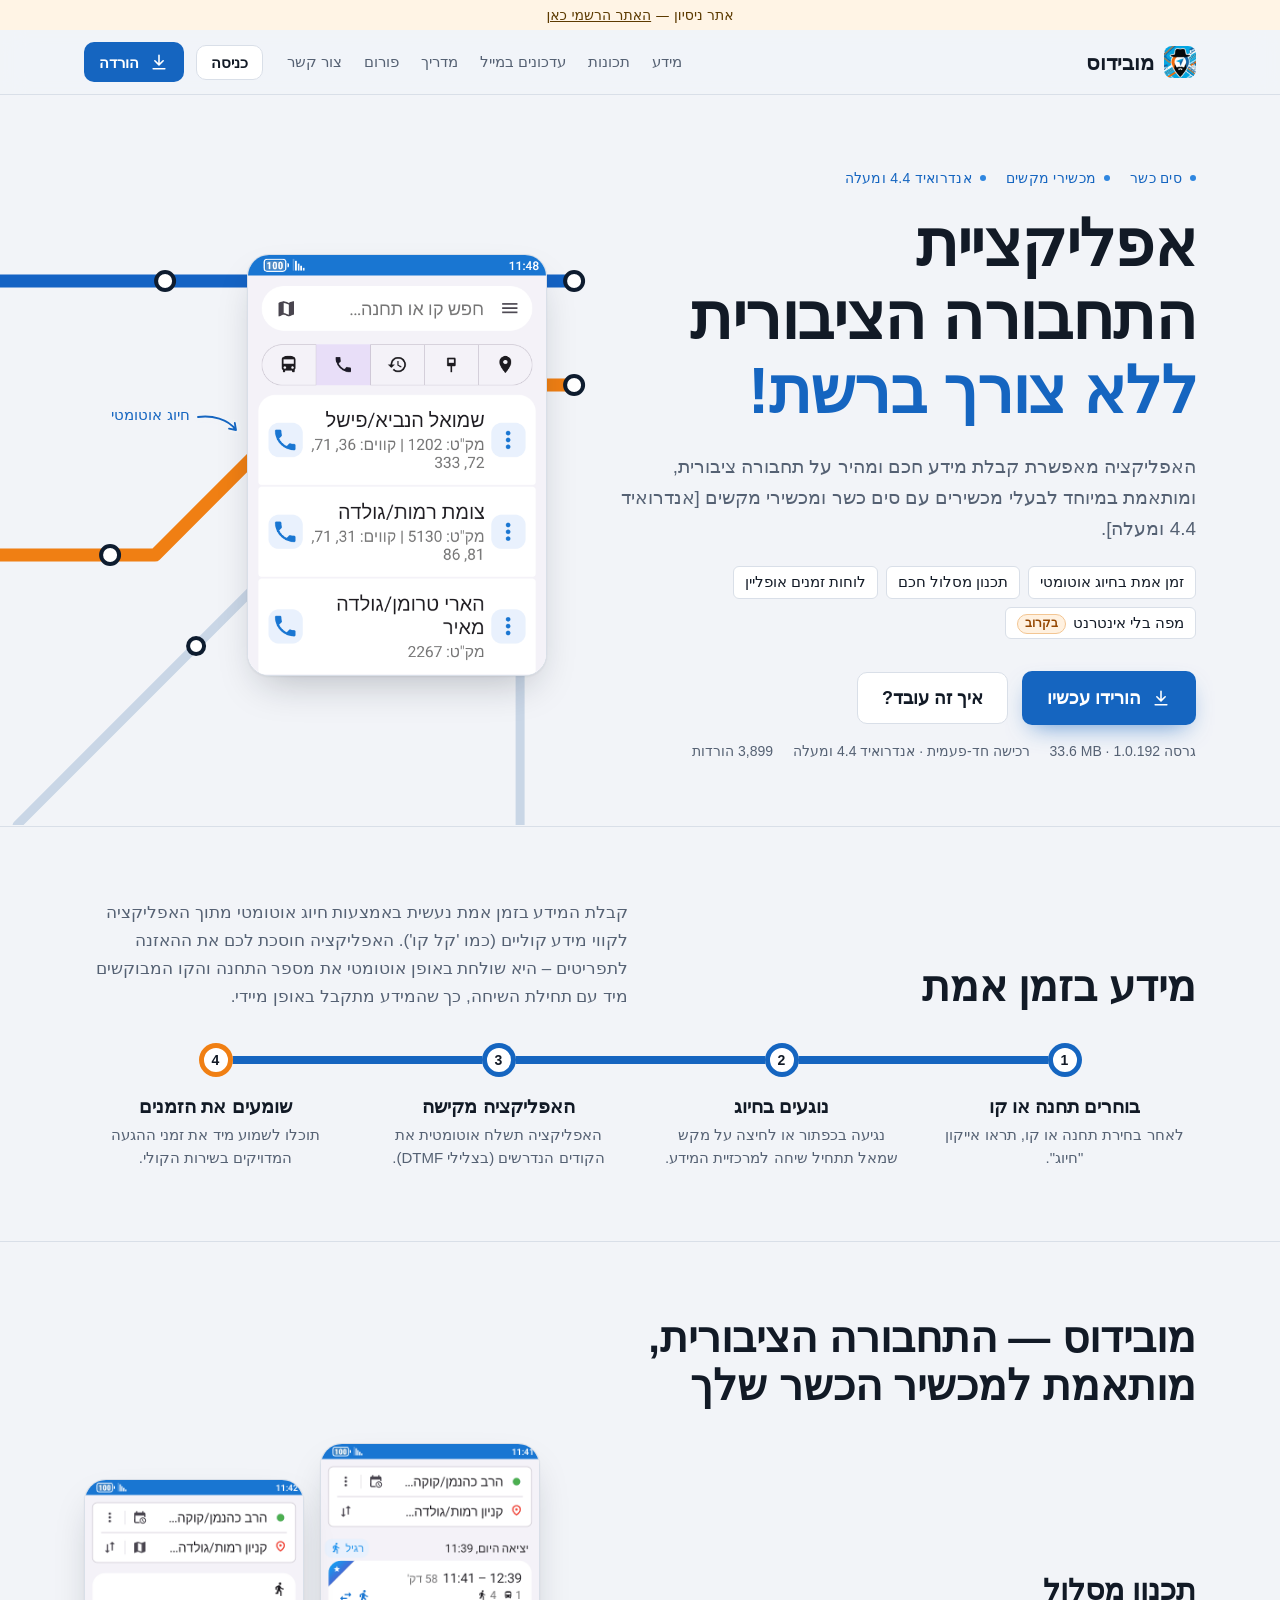
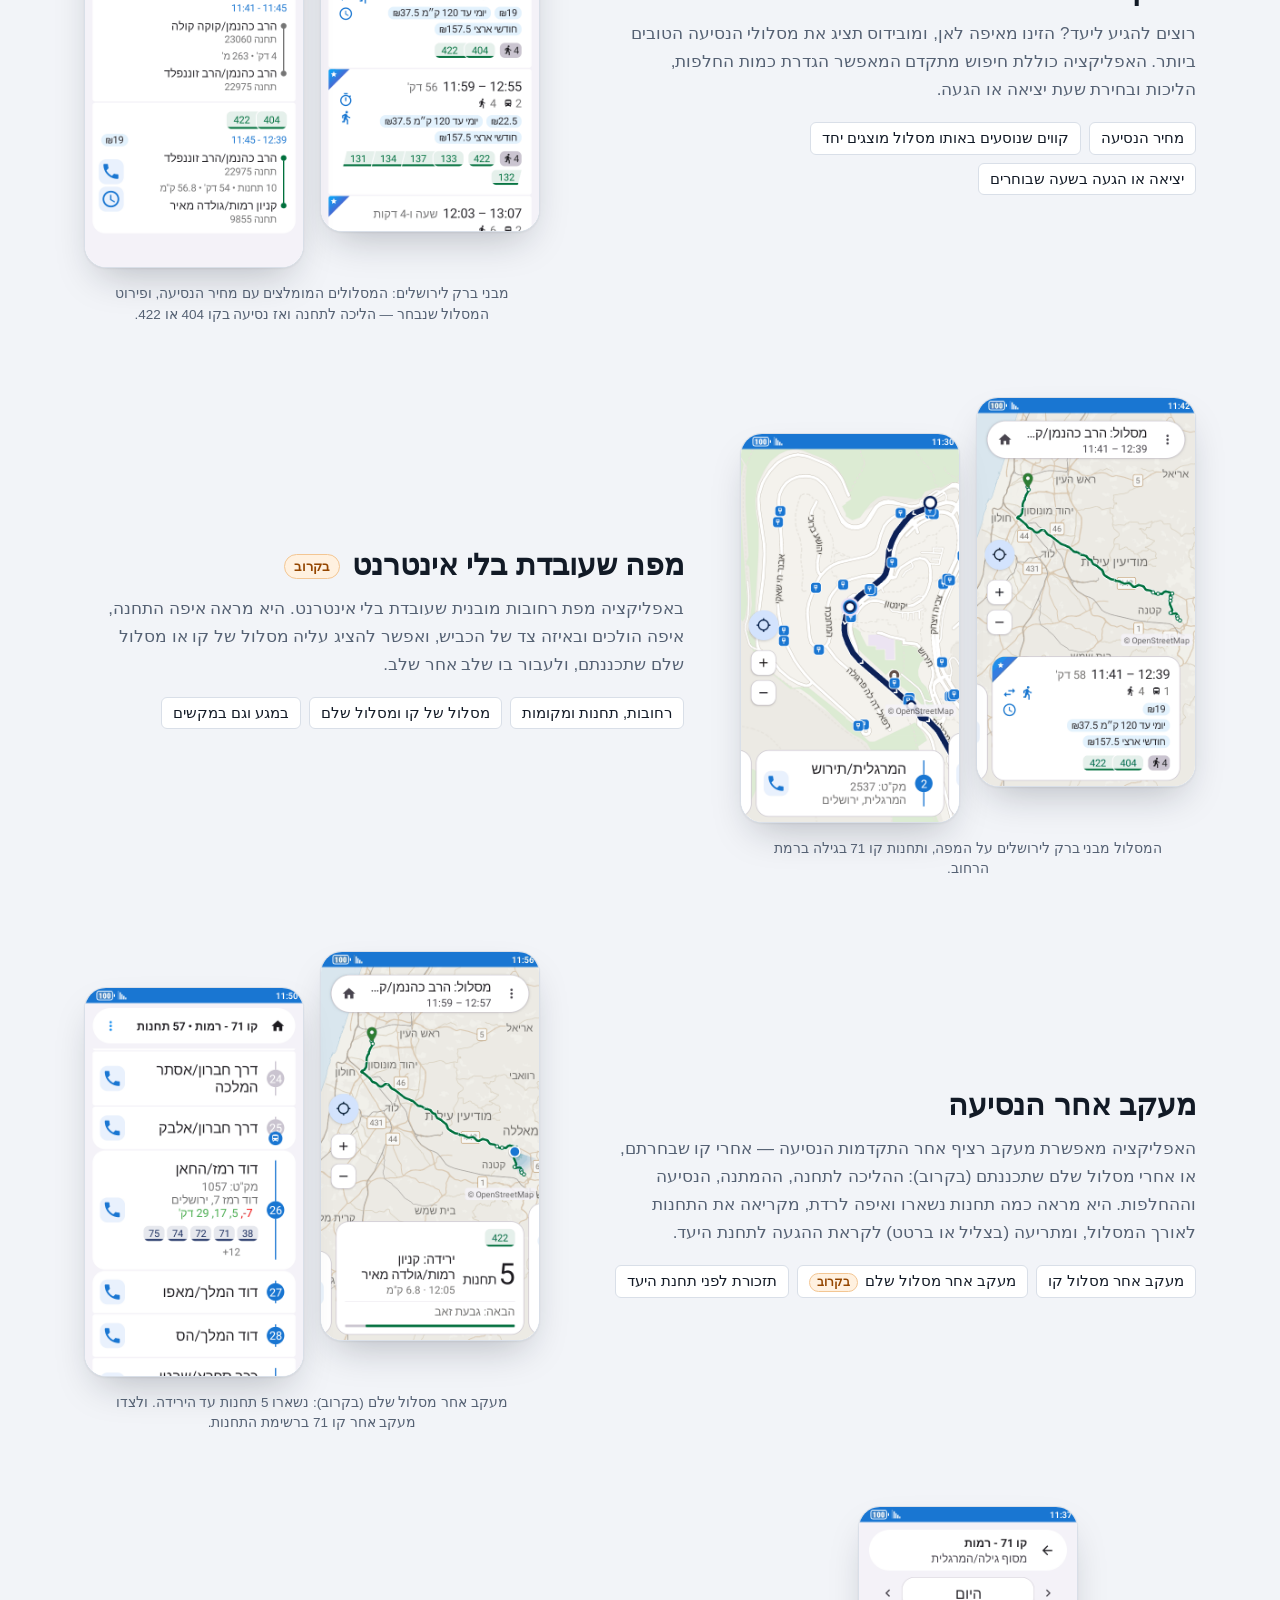
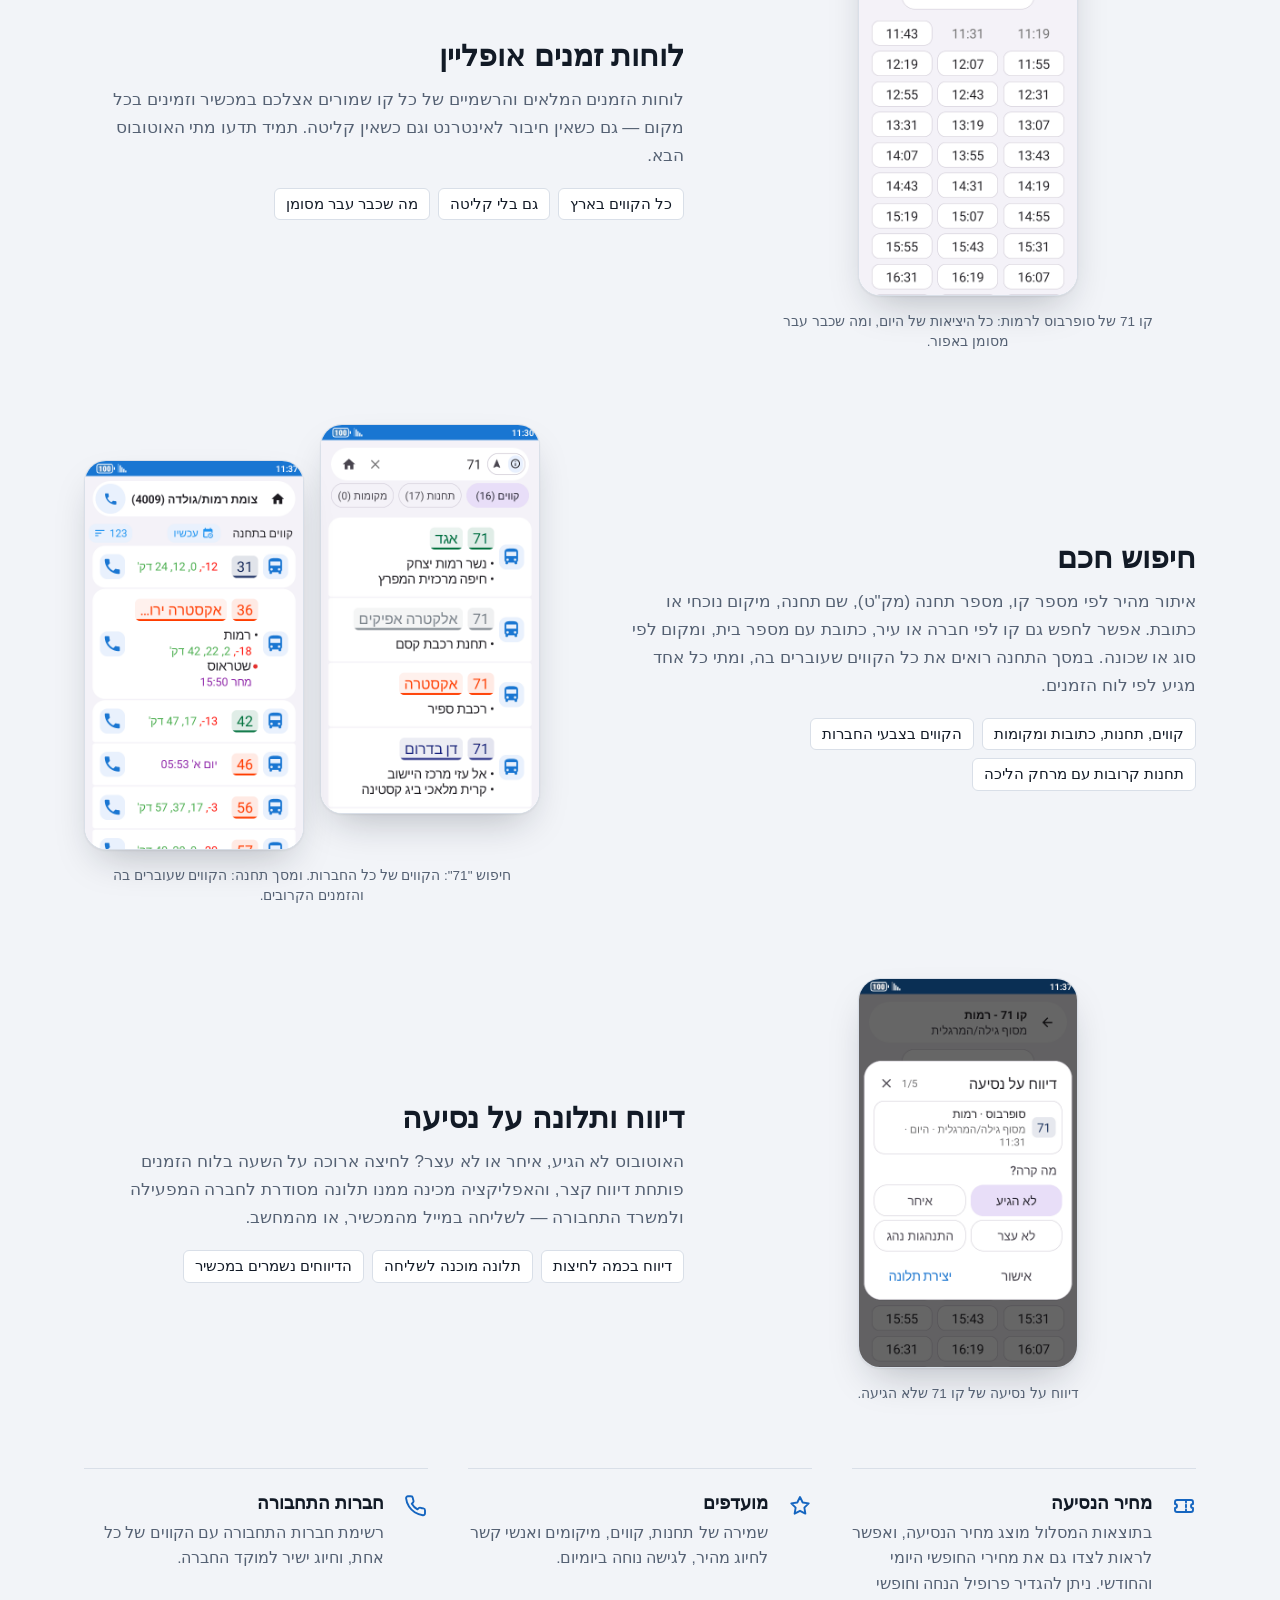
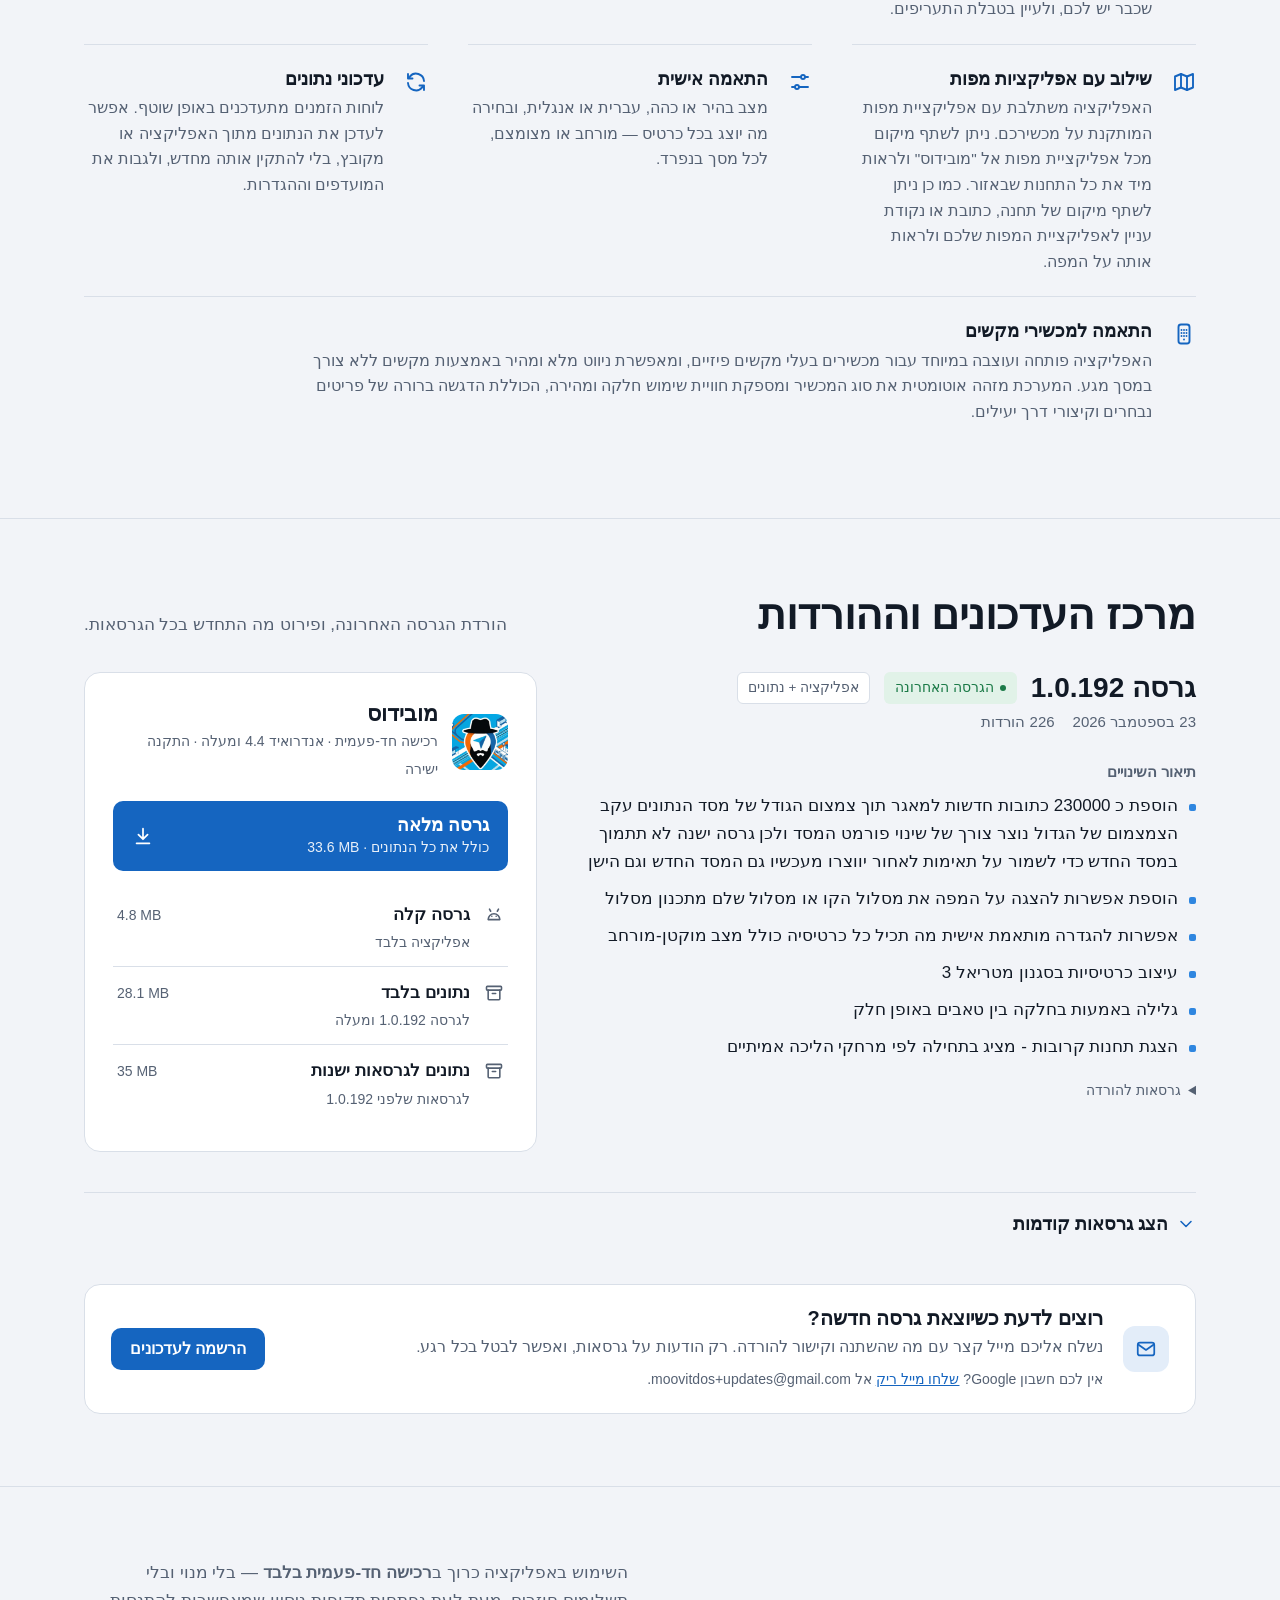
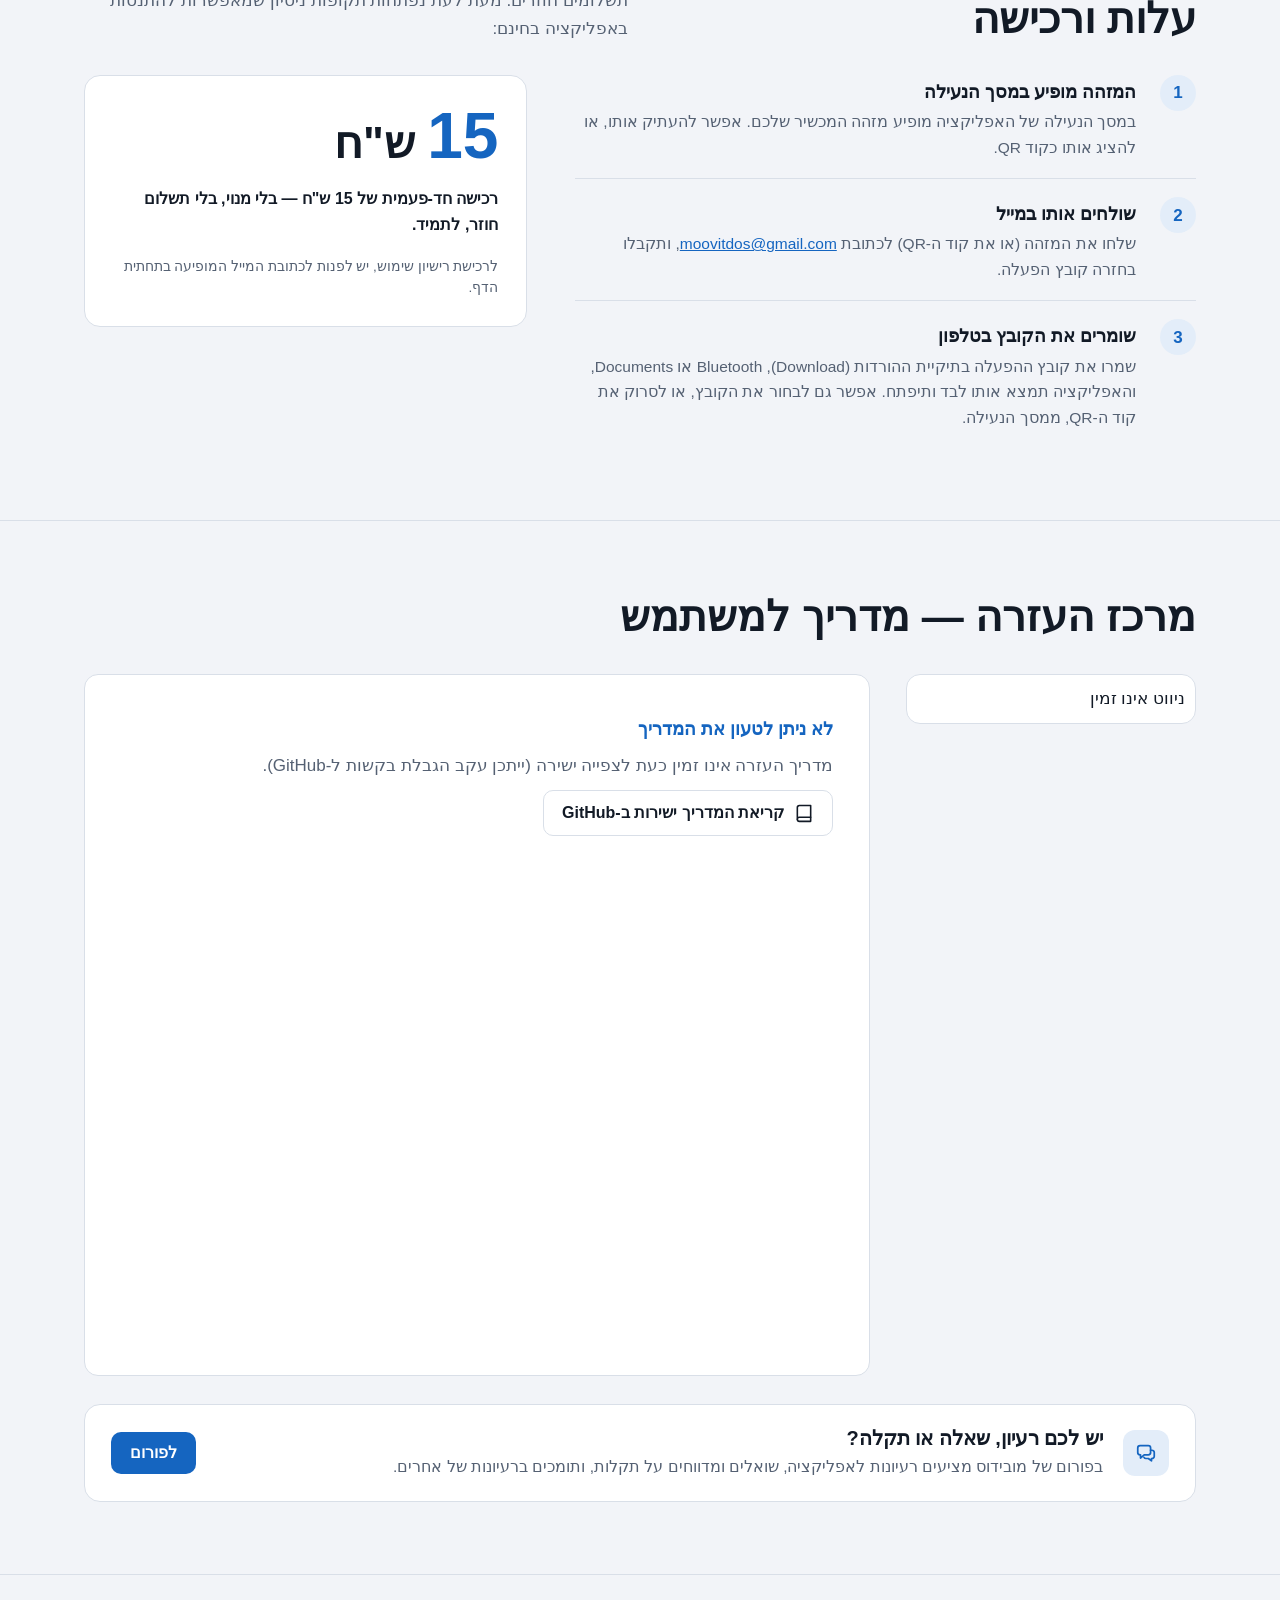
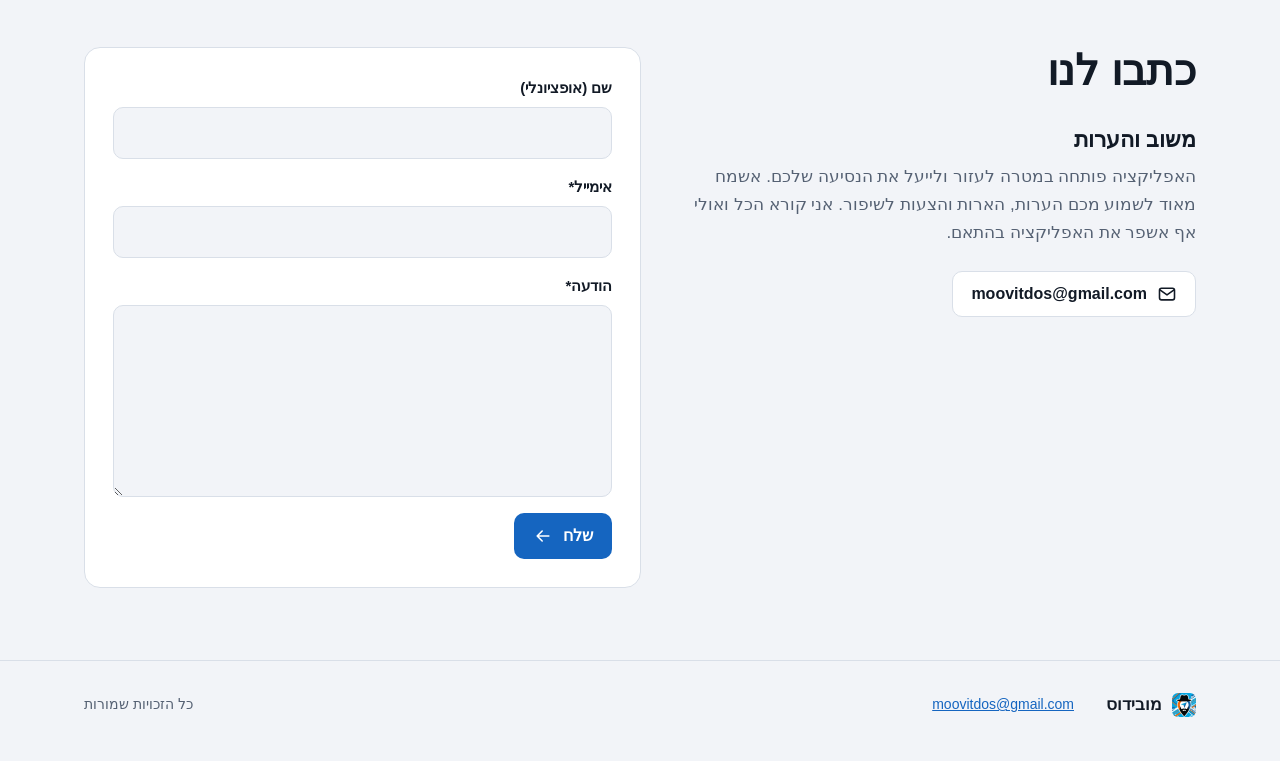
==== commit e8eafe6a: "Sync website files to root from debug repo [skip ci]" ====
--- a/index.html
+++ b/index.html
@@ -10,6 +10,12 @@
   <meta name="keywords" content="מובידוס, תחבורה ציבורית, סים כשר, אפליקציה כשרה, זמני אוטובוסים, קווים, חרדים, Moovitdos">
   <meta name="robots" content="noindex, nofollow">
   <meta name="author" content="Moovitdos">
+  <!-- the forum's API (cloud/board): signing in and the bell in the top bar (assets/board.js; forum.html has the same) -->
+  <meta name="board-api" content="https://moovidos-board.moovitdos.workers.dev">
+  <!-- What this page may load and talk to. The forum's script runs here too (the account in the top bar), so a new
+       address the page talks to is added here as well: GitHub (the releases, the guide), the forum's API, Google's
+       sign-in, the contact form. -->
+  <meta http-equiv="Content-Security-Policy" content="default-src 'self'; script-src 'self' https://accounts.google.com/gsi/client; style-src 'self' 'unsafe-inline' https://fonts.googleapis.com https://accounts.google.com/gsi/style; font-src https://fonts.gstatic.com; img-src 'self' data: blob: http://localhost:8787 https://moovidos-board.moovitdos.workers.dev; connect-src 'self' https://api.github.com https://raw.githubusercontent.com http://localhost:8787 https://moovidos-board.moovitdos.workers.dev https://accounts.google.com/gsi/; frame-src https://accounts.google.com/gsi/; worker-src 'self'; base-uri 'self'; form-action https://formspree.io">
   <link rel="canonical" href="https://moovitdos.github.io/moovidos/">
 
   <meta property="og:title" content="מובידוס - אפליקציית התחבורה הציבורית לבעלי סים כשר">
@@ -80,6 +86,9 @@
         <a href="forum.html">פורום</a>
         <a href="#contact-section">צור קשר</a>
       </nav>
+      <!-- the forum's account: "כניסה" for a visitor; for a member board.js draws the bell and the account's menu.
+           site.js loads the forum's script only for a member, or when "כניסה" is pressed (wireAccount). -->
+      <div class="top__user" id="user"><button type="button" class="btn btn-quiet" data-act="auth" data-tab="login">כניסה</button></div>
       <a class="btn btn-primary" href="#downloads">
         <svg class="ic" aria-hidden="true"><use href="#i-download"/></svg>הורדה
       </a>
@@ -431,6 +440,11 @@
     <button type="button" class="lb-btn lb-prev" data-lightbox-prev aria-label="הצילום הקודם"><svg class="ic" aria-hidden="true"><use href="#i-chev-r"/></svg></button>
     <button type="button" class="lb-btn lb-next" data-lightbox-next aria-label="הצילום הבא"><svg class="ic" aria-hidden="true"><use href="#i-chev-l"/></svg></button>
   </div>
+
+  <!-- the forum's menus, dialogs and messages, when it is used from this page (assets/board.js) -->
+  <div id="float"></div>
+  <div id="modal"></div>
+  <div class="snack" id="toast" role="status" aria-live="polite"></div>
 </body>
 
 </html>
--- a/assets/site.css
+++ b/assets/site.css
@@ -170,7 +170,15 @@
 .nav a { color: var(--sub); text-decoration: none; }
 .nav a:hover, .nav a[aria-current="true"] { color: var(--ink); }
 .top .btn { padding: 9px 14px; font-size: 15px; }
-@media (max-width: 720px) { .nav { display: none; } .top .btn { margin-inline-start: auto; } }
+/* the forum's account, in the top bar of every page: a visitor's "כניסה" is the page's own markup; for a member
+   board.js draws the bell and the account's menu (board.css), and until it knows him the "כניסה" is not shown */
+.top__user { display: flex; align-items: center; gap: 4px; margin-inline-end: -12px; }      /* 12px from the download button */
+.top__user[data-pending] { visibility: hidden; }
+/* measured with the account in the bar (4.10.2026): next to a member's bell and picture the menu's links wrap at
+   800px (not at 820px); next to a visitor's "כניסה" they fit at 800px and are squeezed at 721px. At 320px a member's
+   bar overflowed by a few pixels: at 360px and less the logo stands without the name of the site. */
+@media (max-width: 840px) { .nav { display: none; } .top__user { margin-inline-start: auto; } }
+@media (max-width: 360px) { .top .brand span { display: none; } }
 
 /* ---------- hero ---------- */
 .hero { padding-block: 72px 64px; overflow: hidden; } /* hidden: the line map runs past the hero's edges */
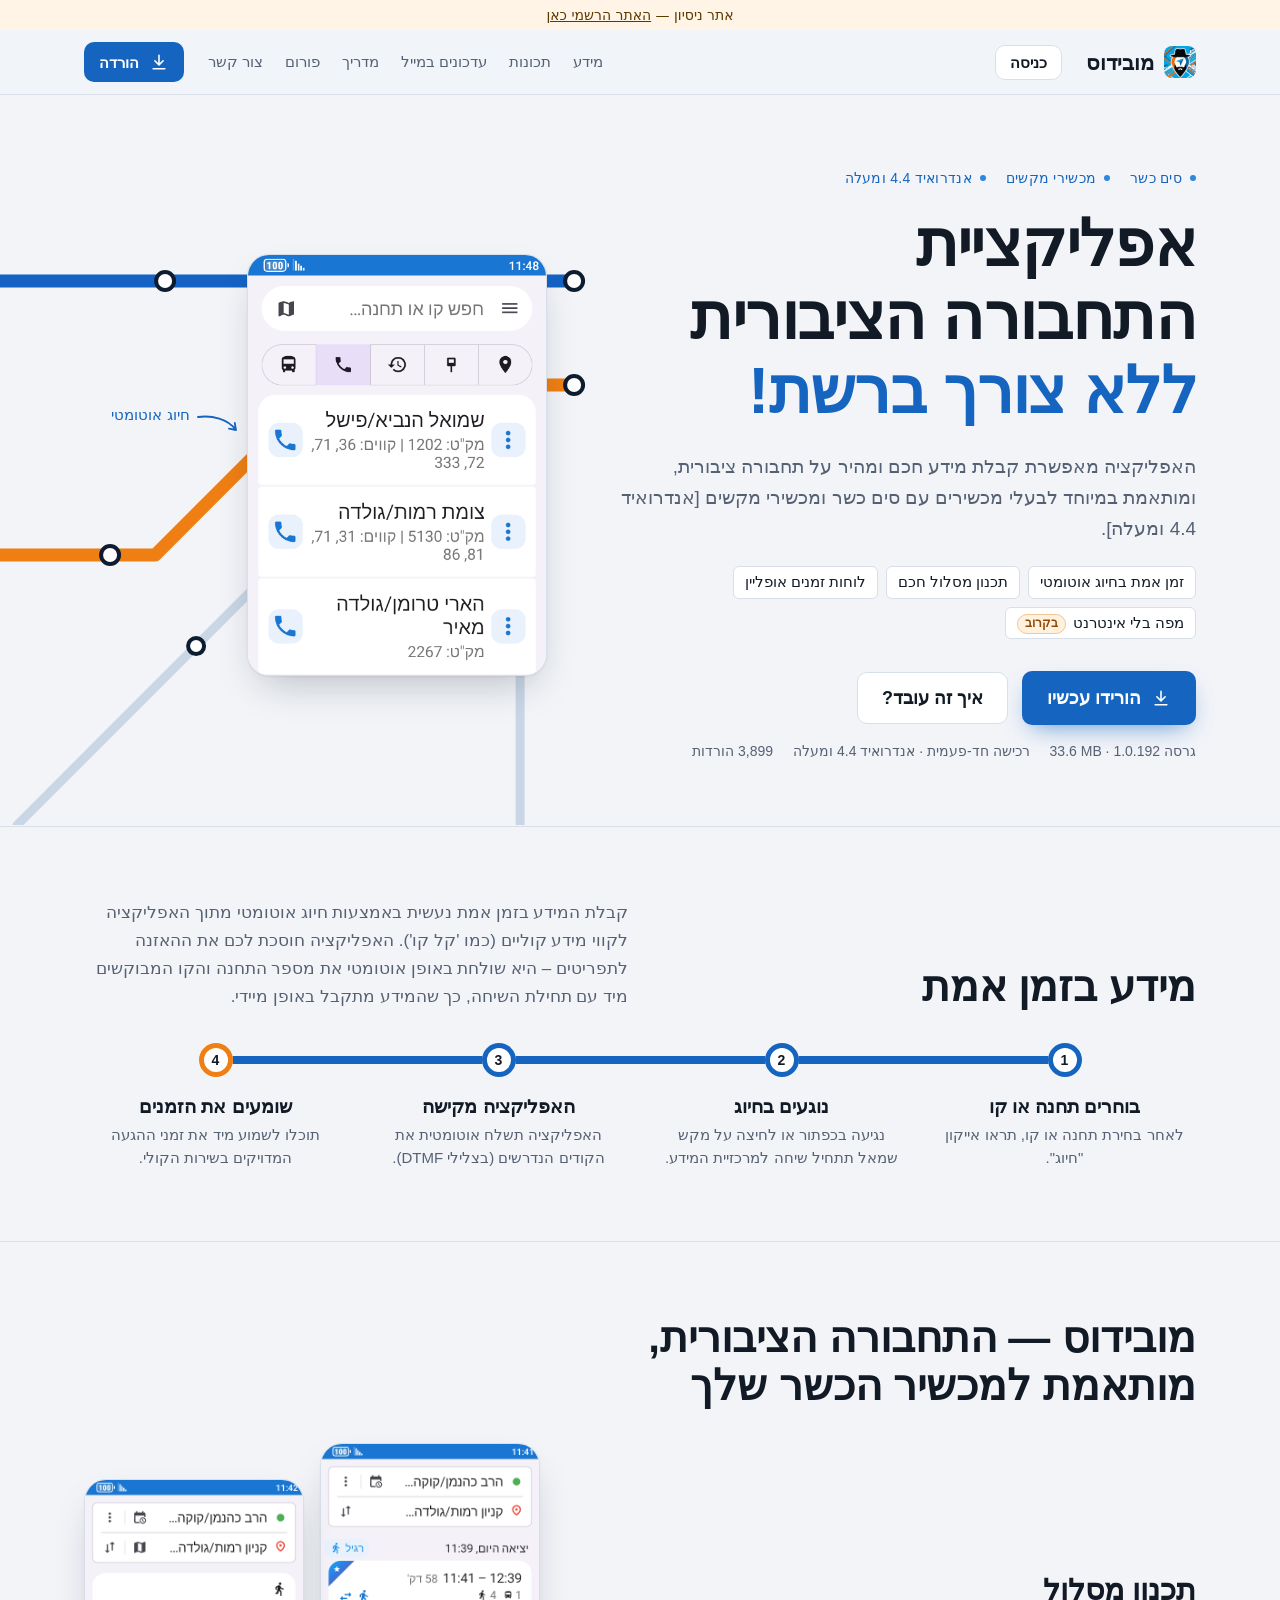
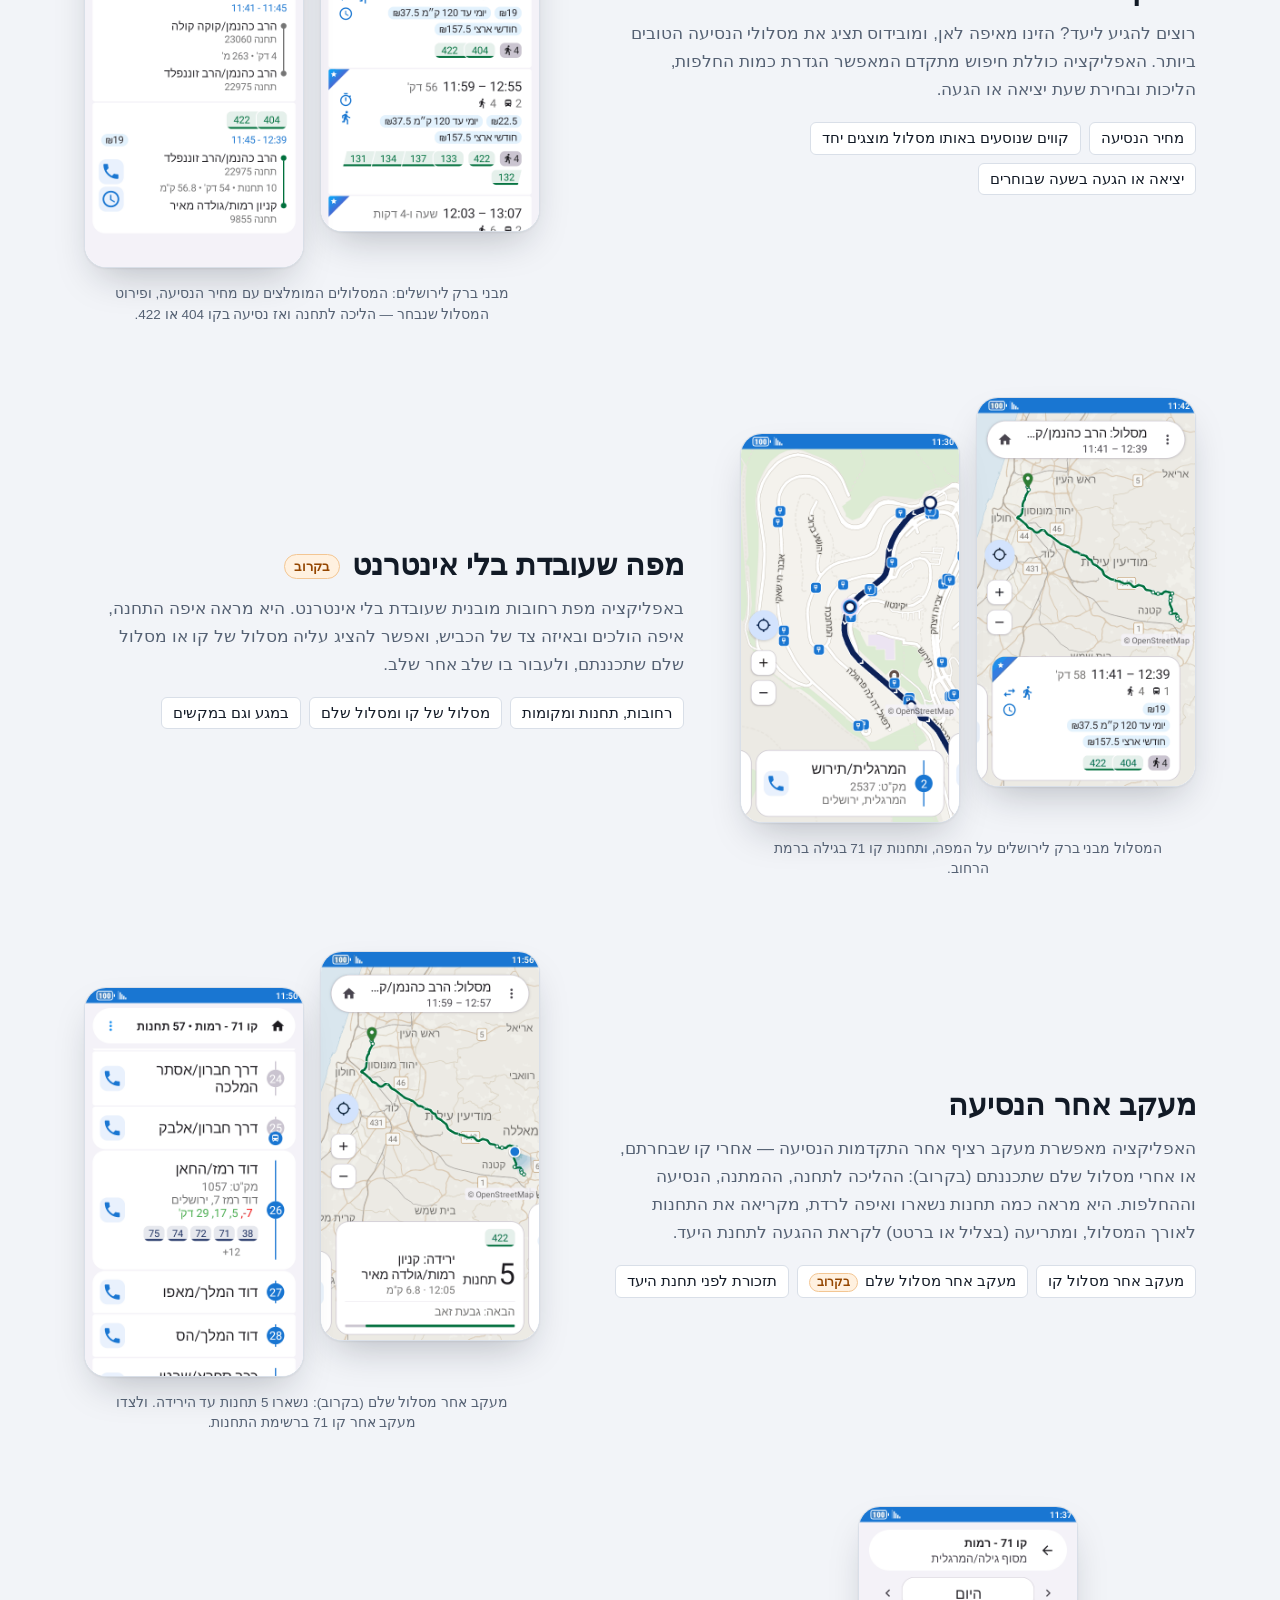
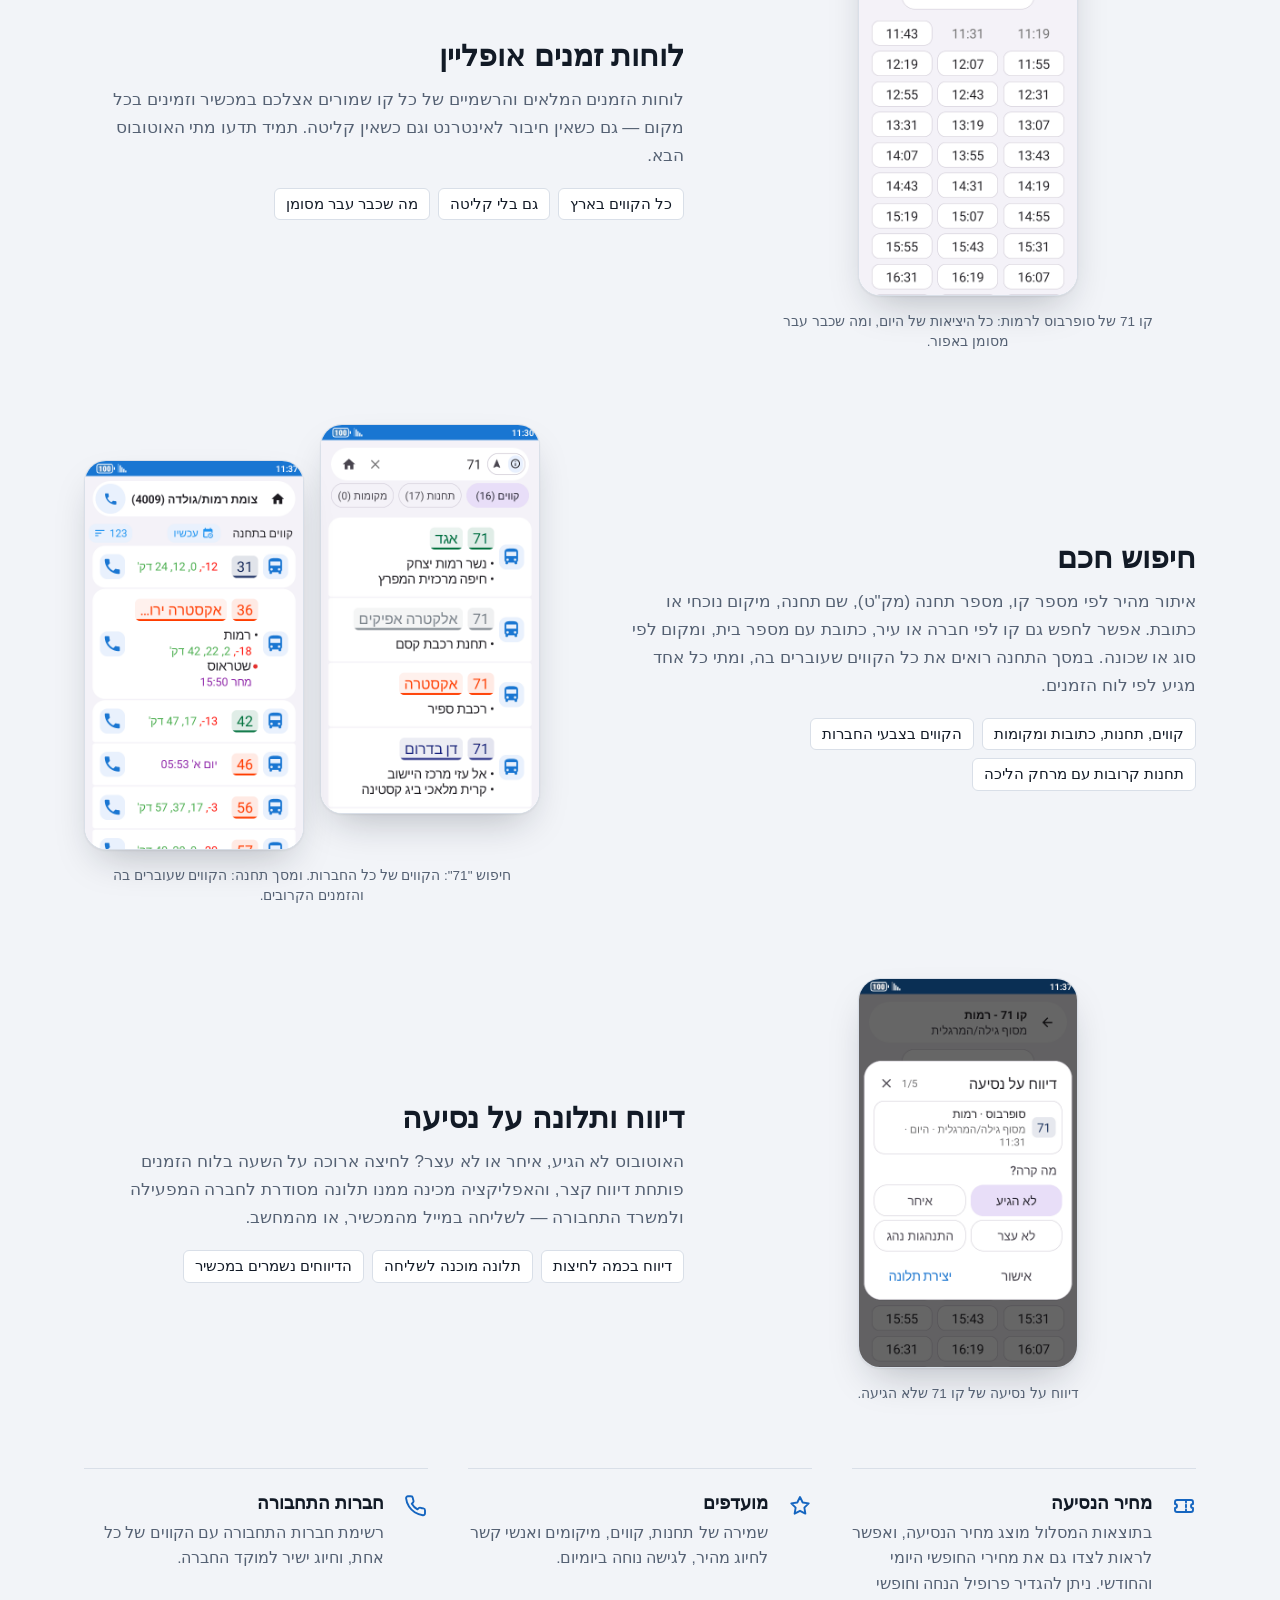
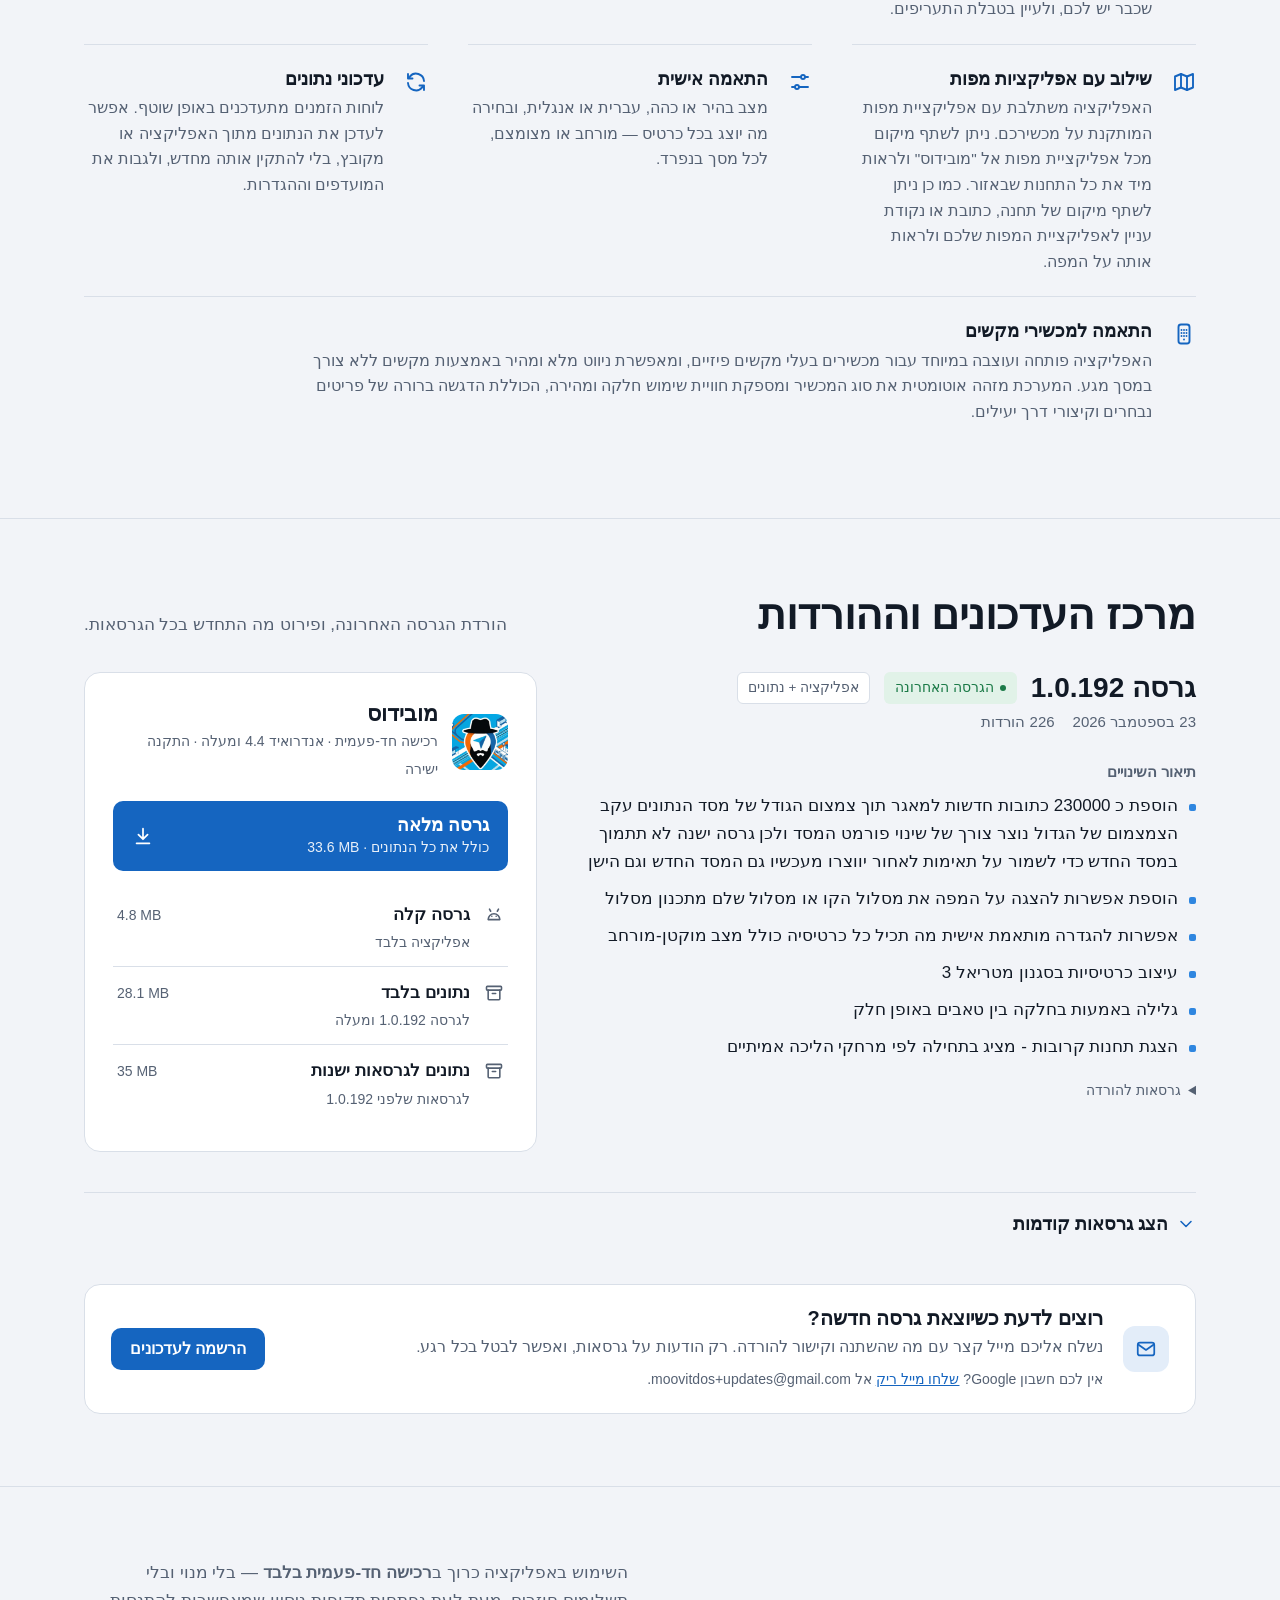
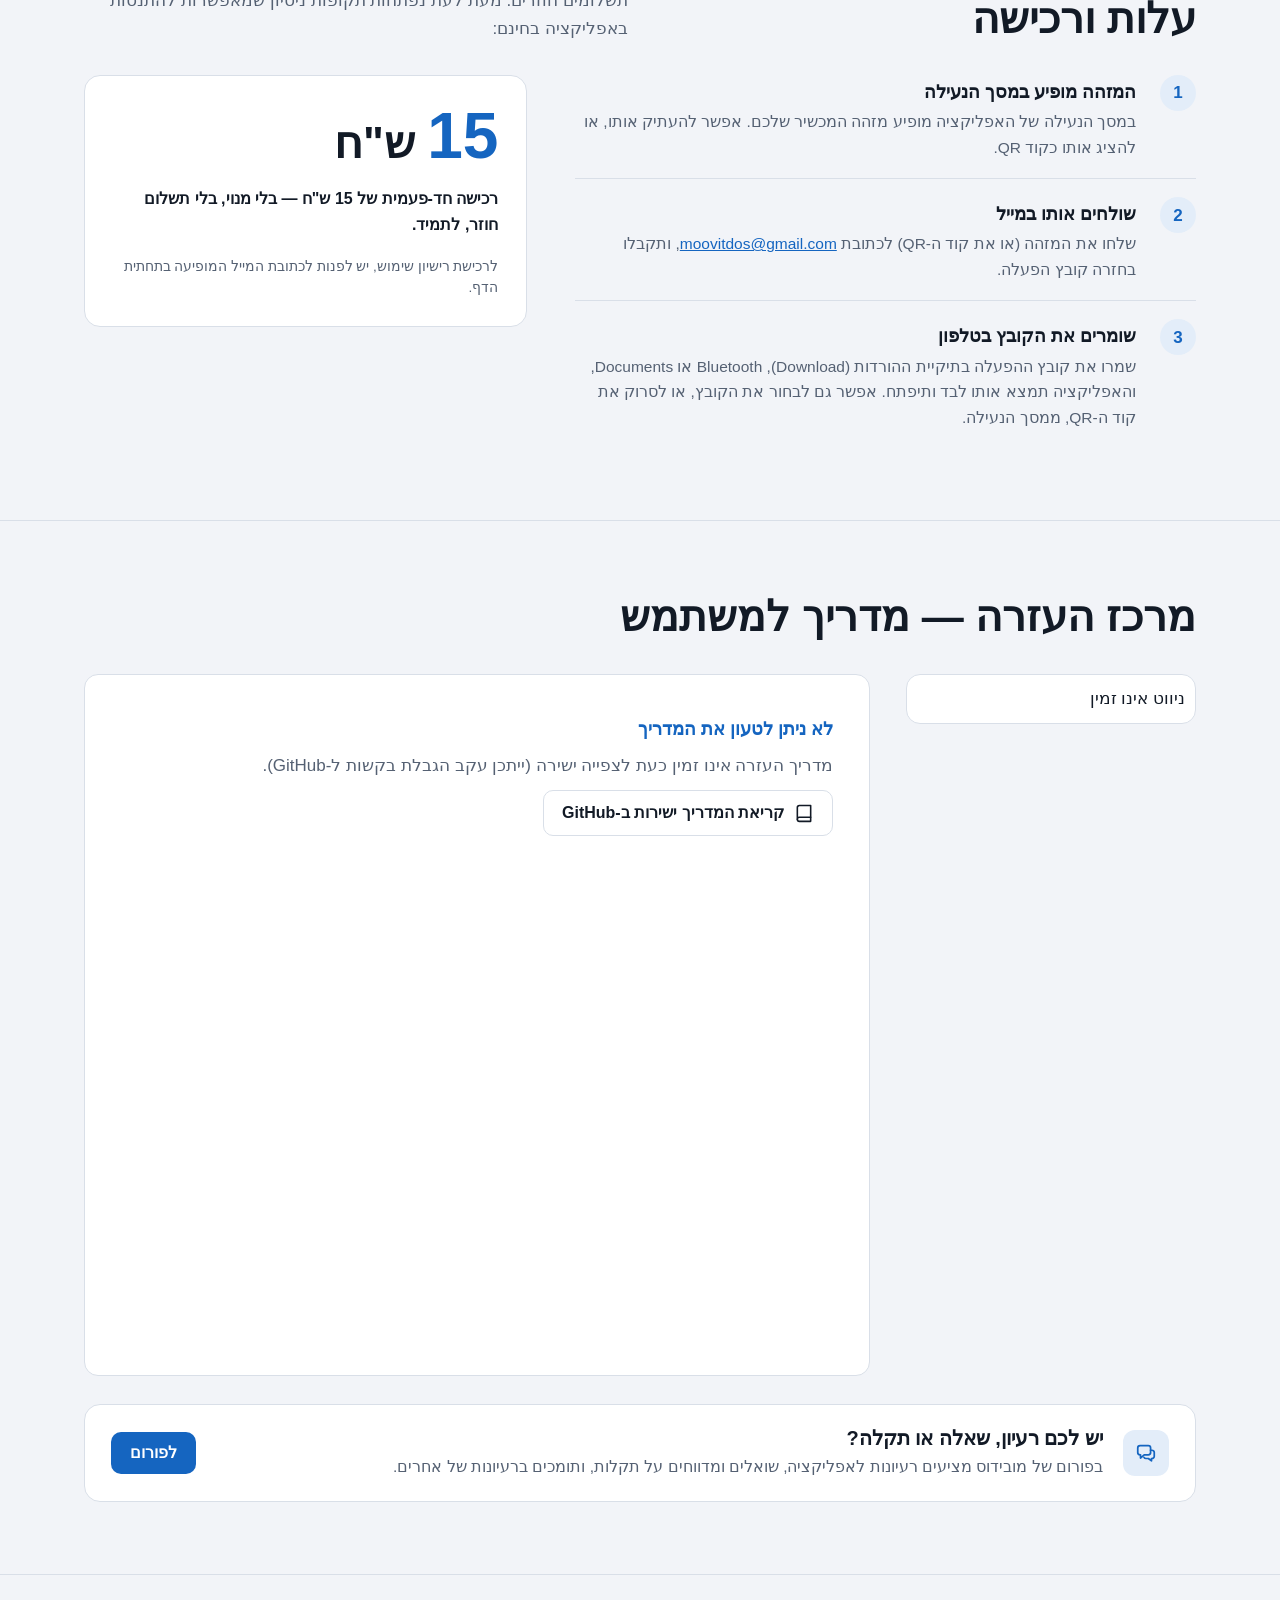
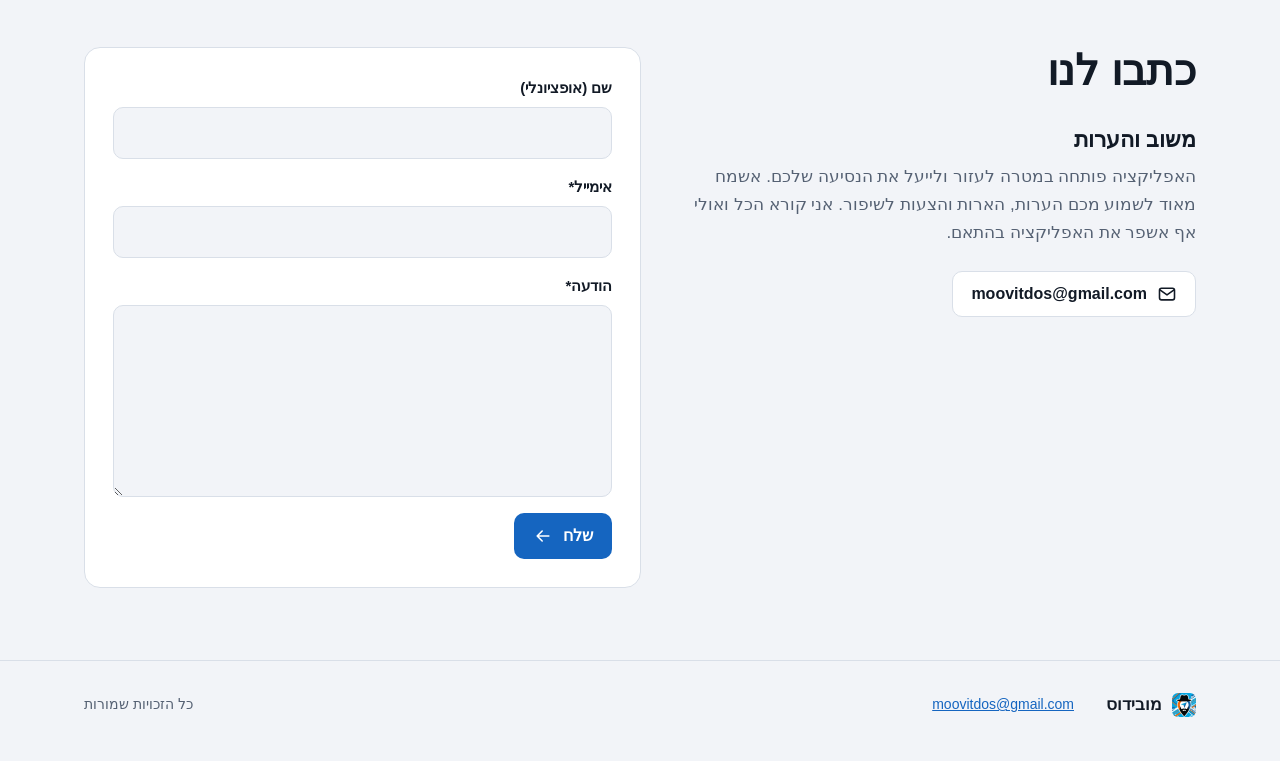
==== commit 0cebdbf8: "Sync website files to root from debug repo [skip ci]" ====
--- a/index.html
+++ b/index.html
@@ -78,6 +78,10 @@
   <header class="top">
     <div class="wrap">
       <a class="brand" href="#home"><img src="logo.png" alt="" width="32" height="32"><span>מובידוס</span></a>
+      <!-- the forum's account, on the right beside the logo (the owner, 4.10.2026): "כניסה" for a visitor; for a member
+           board.js draws the bell and the account's menu.
+           site.js loads the forum's script only for a member, or when "כניסה" is pressed (wireAccount). -->
+      <div class="top__user" id="user"><button type="button" class="btn btn-quiet" data-act="auth" data-tab="login">כניסה</button></div>
       <nav class="nav" aria-label="ניווט ראשי">
         <a href="#info-section">מידע</a>
         <a href="#features">תכונות</a>
@@ -86,9 +90,6 @@
         <a href="forum.html">פורום</a>
         <a href="#contact-section">צור קשר</a>
       </nav>
-      <!-- the forum's account: "כניסה" for a visitor; for a member board.js draws the bell and the account's menu.
-           site.js loads the forum's script only for a member, or when "כניסה" is pressed (wireAccount). -->
-      <div class="top__user" id="user"><button type="button" class="btn btn-quiet" data-act="auth" data-tab="login">כניסה</button></div>
       <a class="btn btn-primary" href="#downloads">
         <svg class="ic" aria-hidden="true"><use href="#i-download"/></svg>הורדה
       </a>
--- a/assets/site.css
+++ b/assets/site.css
@@ -170,14 +170,15 @@
 .nav a { color: var(--sub); text-decoration: none; }
 .nav a:hover, .nav a[aria-current="true"] { color: var(--ink); }
 .top .btn { padding: 9px 14px; font-size: 15px; }
-/* the forum's account, in the top bar of every page: a visitor's "כניסה" is the page's own markup; for a member
-   board.js draws the bell and the account's menu (board.css), and until it knows him the "כניסה" is not shown */
-.top__user { display: flex; align-items: center; gap: 4px; margin-inline-end: -12px; }      /* 12px from the download button */
+/* the forum's account, in the top bar of every page, on the right beside the logo (the owner, 4.10.2026; the menu
+   and the download button stay on the left): a visitor's "כניסה" is the page's own markup; for a member board.js
+   draws the bell and the account's menu (board.css), and until it knows him the "כניסה" is not shown */
+.top__user { display: flex; align-items: center; gap: 4px; }
 .top__user[data-pending] { visibility: hidden; }
 /* measured with the account in the bar (4.10.2026): next to a member's bell and picture the menu's links wrap at
    800px (not at 820px); next to a visitor's "כניסה" they fit at 800px and are squeezed at 721px. At 320px a member's
    bar overflowed by a few pixels: at 360px and less the logo stands without the name of the site. */
-@media (max-width: 840px) { .nav { display: none; } .top__user { margin-inline-start: auto; } }
+@media (max-width: 840px) { .nav { display: none; } .top .wrap > .btn { margin-inline-start: auto; } }
 @media (max-width: 360px) { .top .brand span { display: none; } }
 
 /* ---------- hero ---------- */
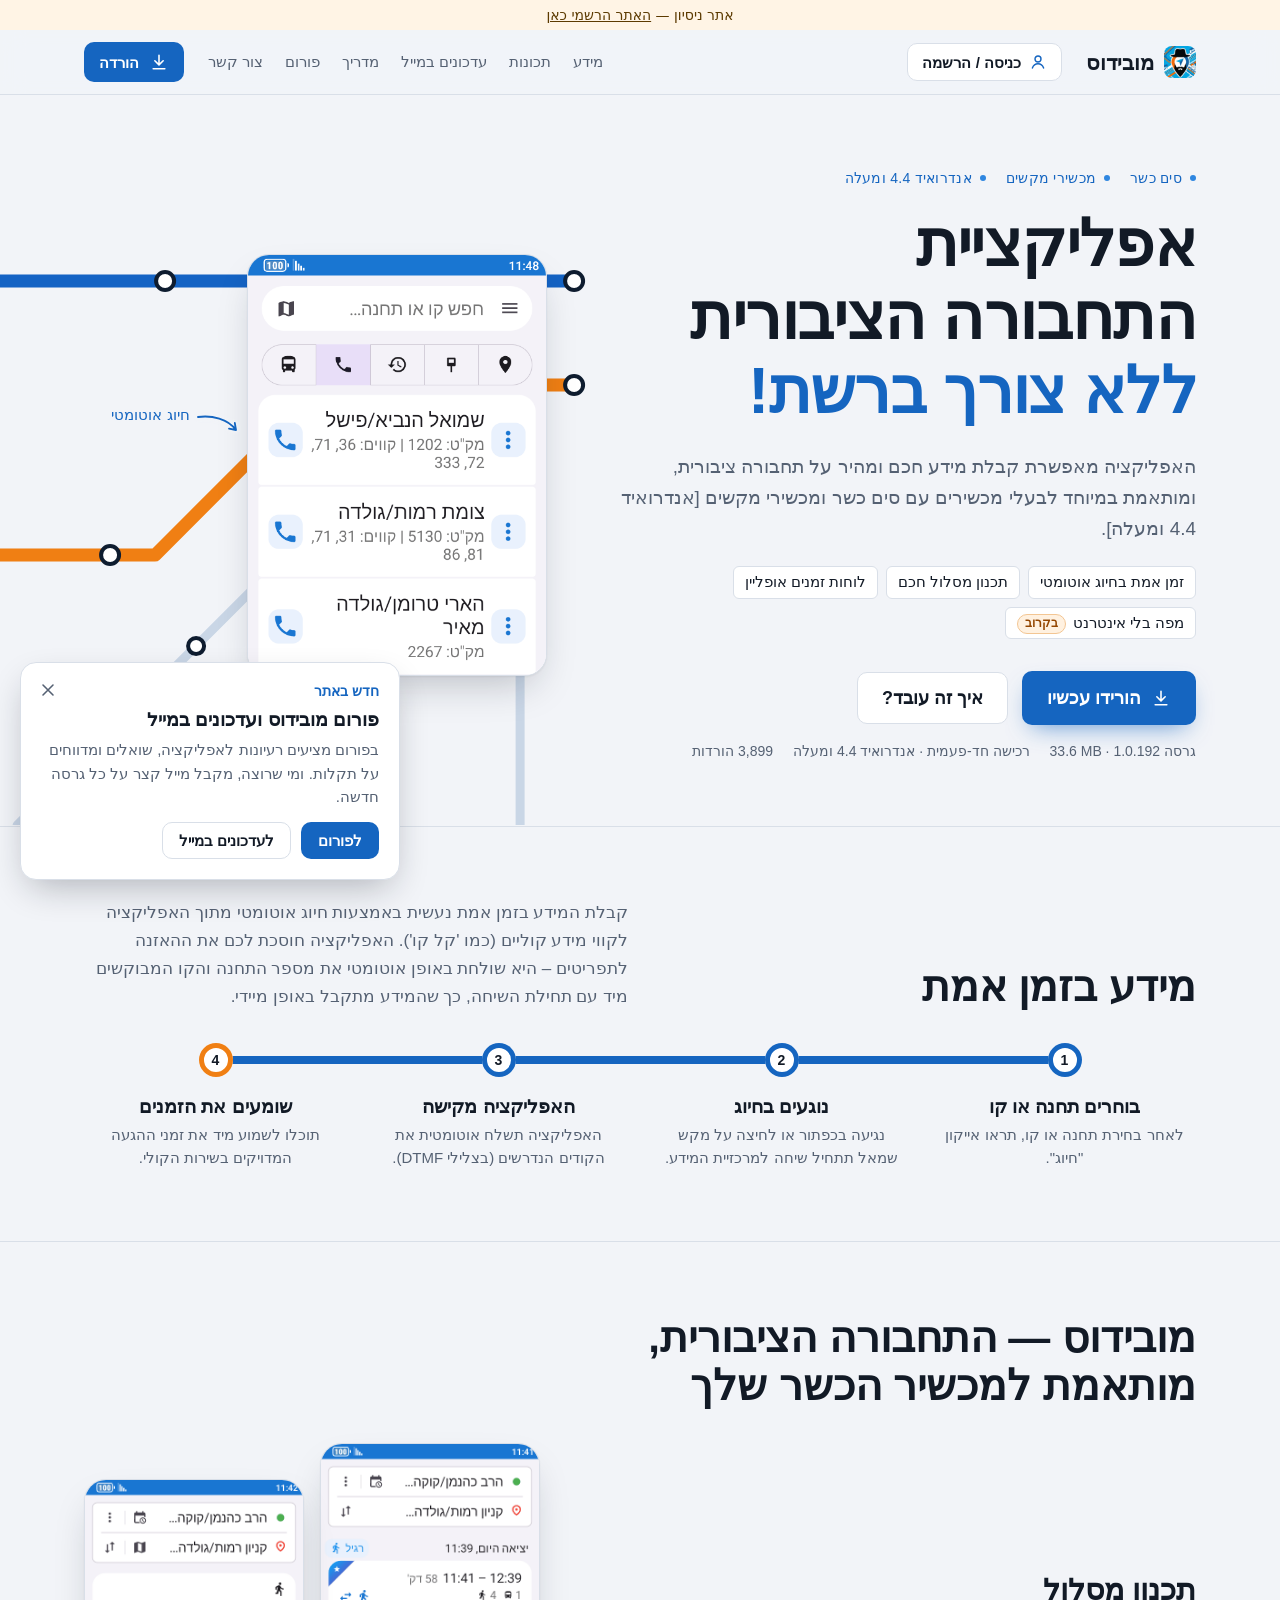
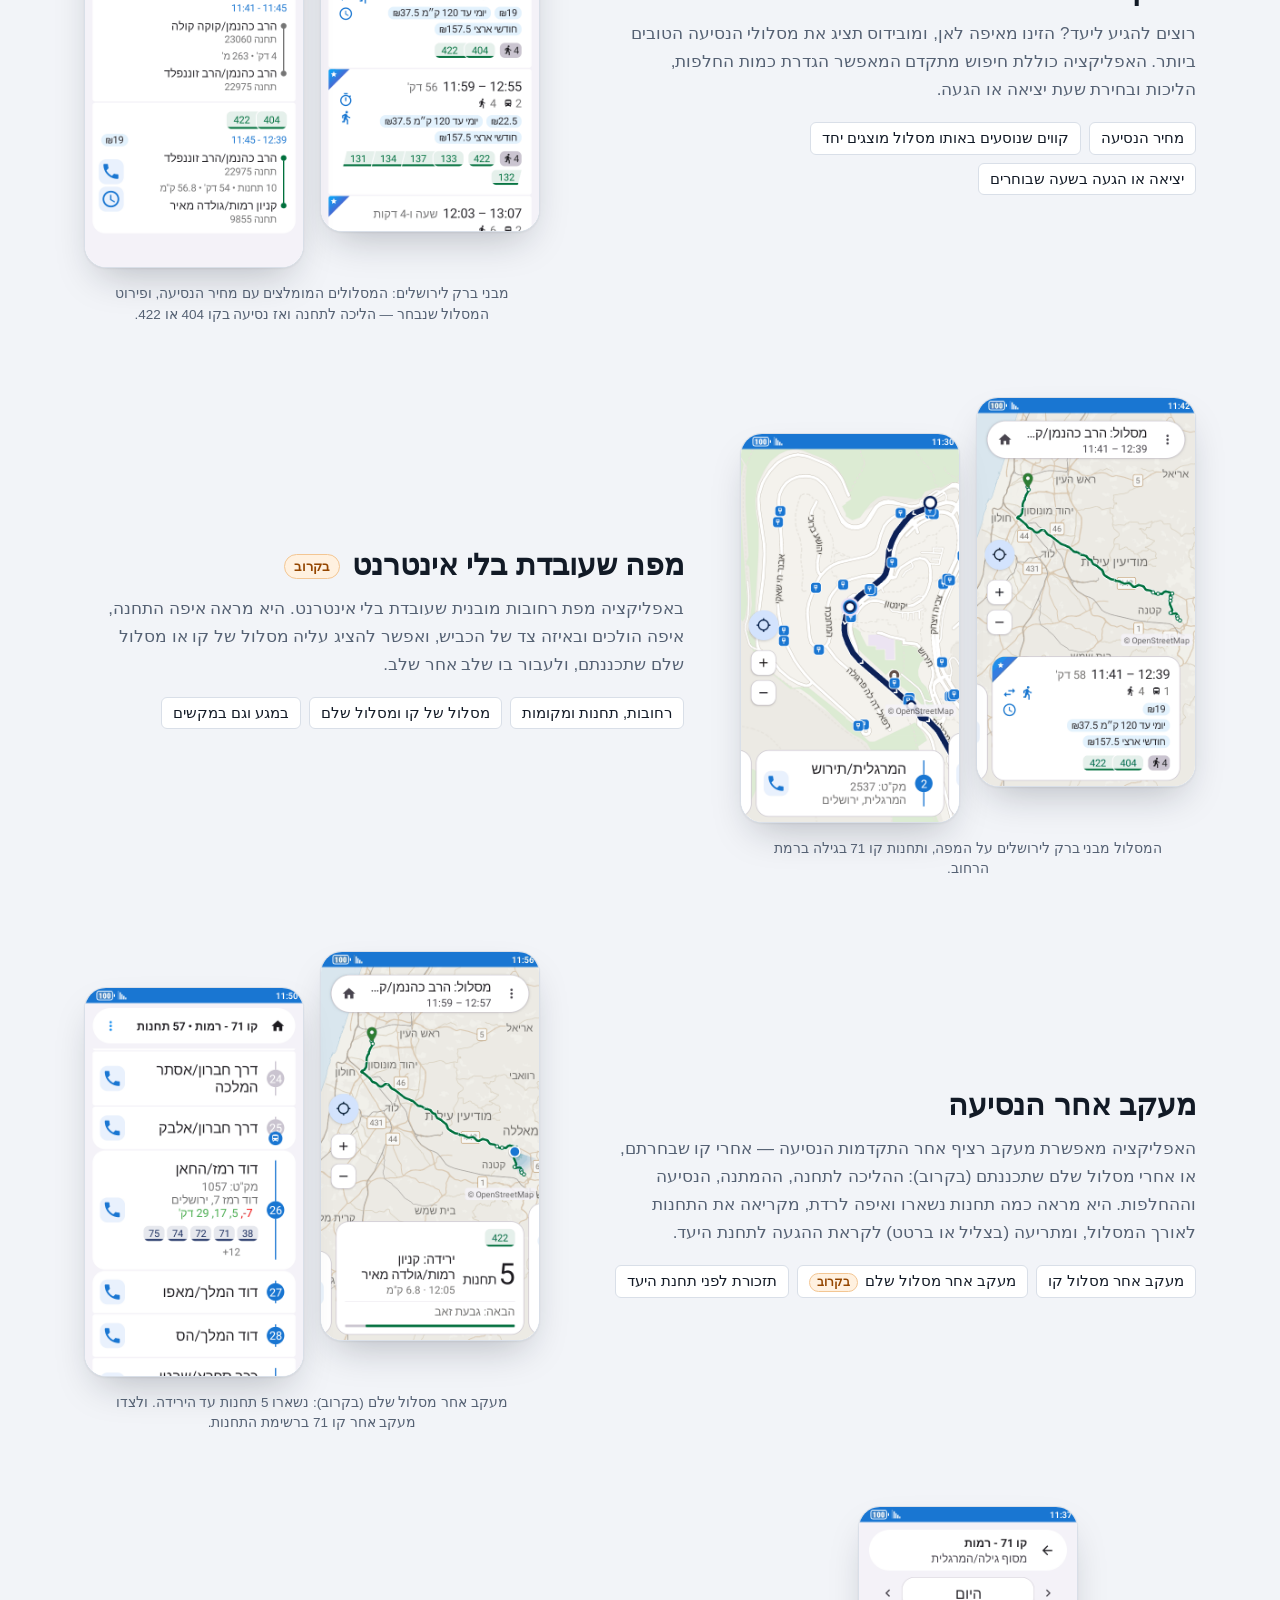
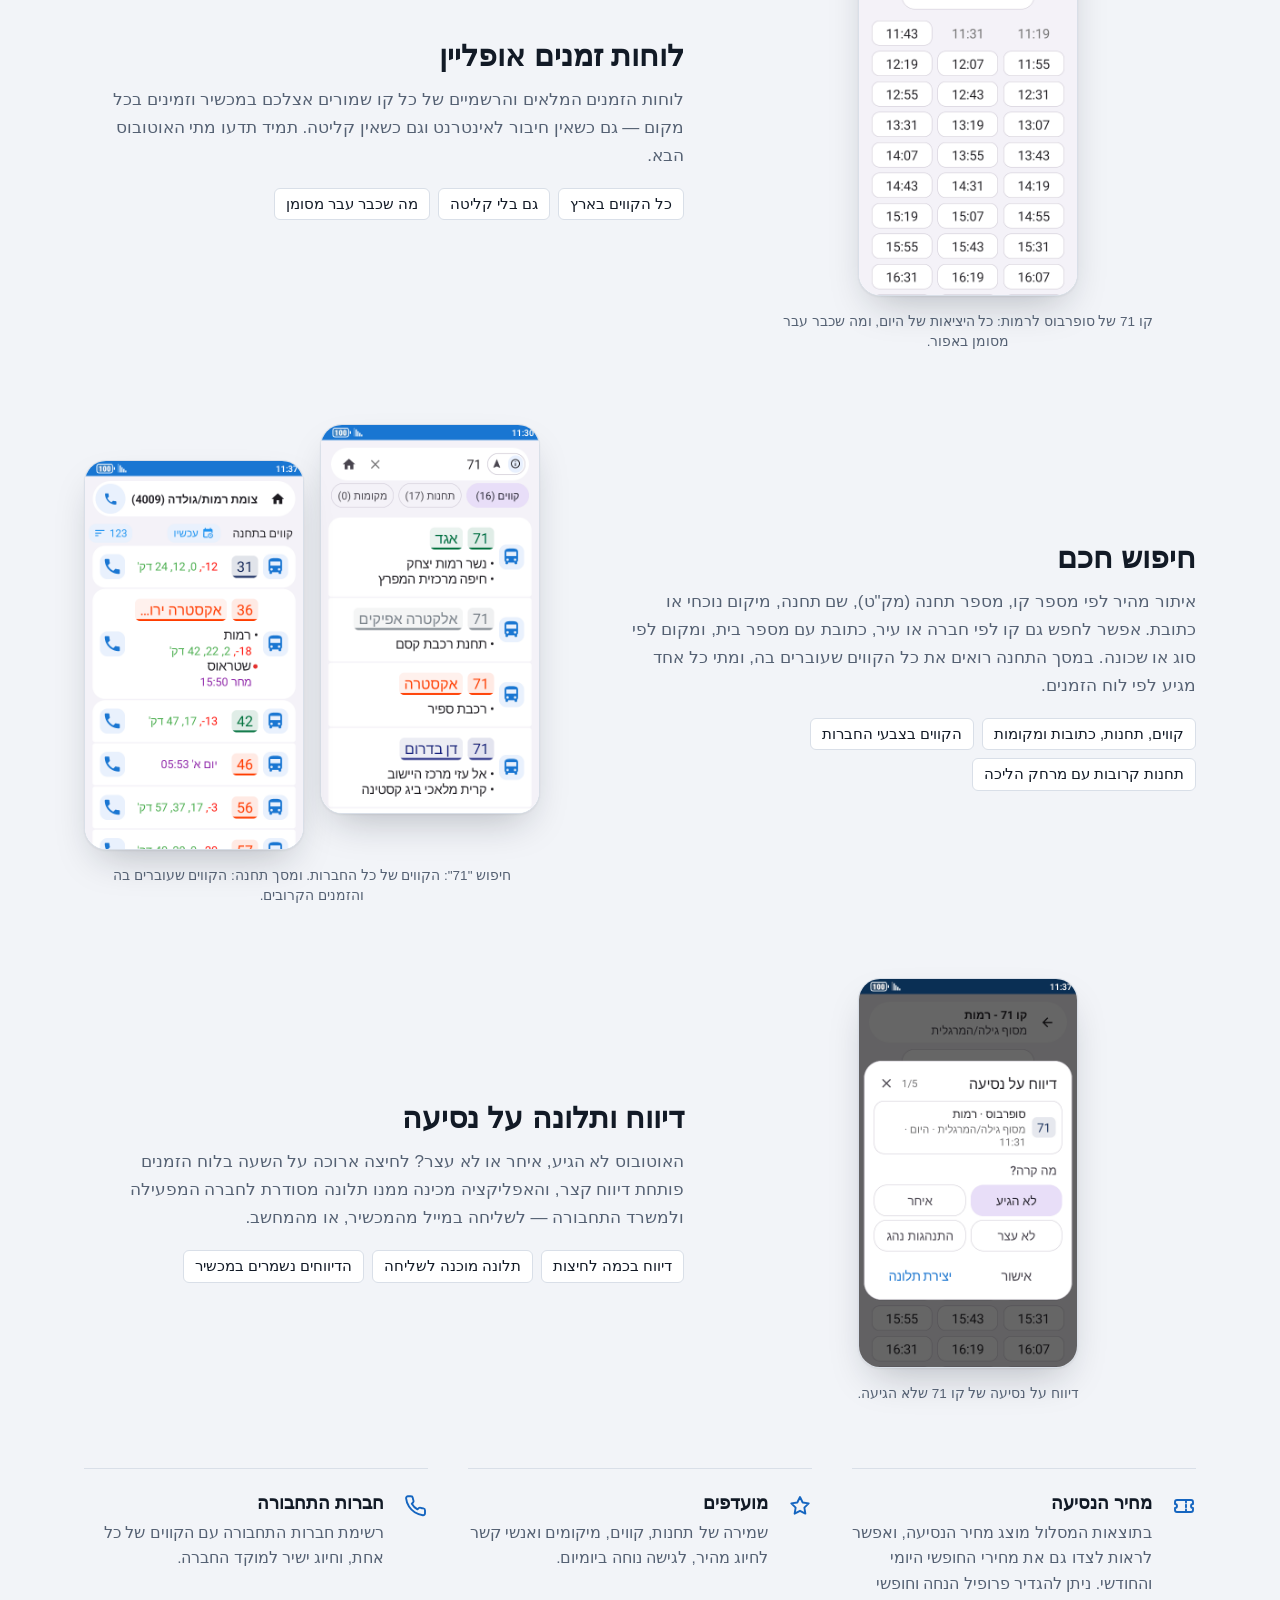
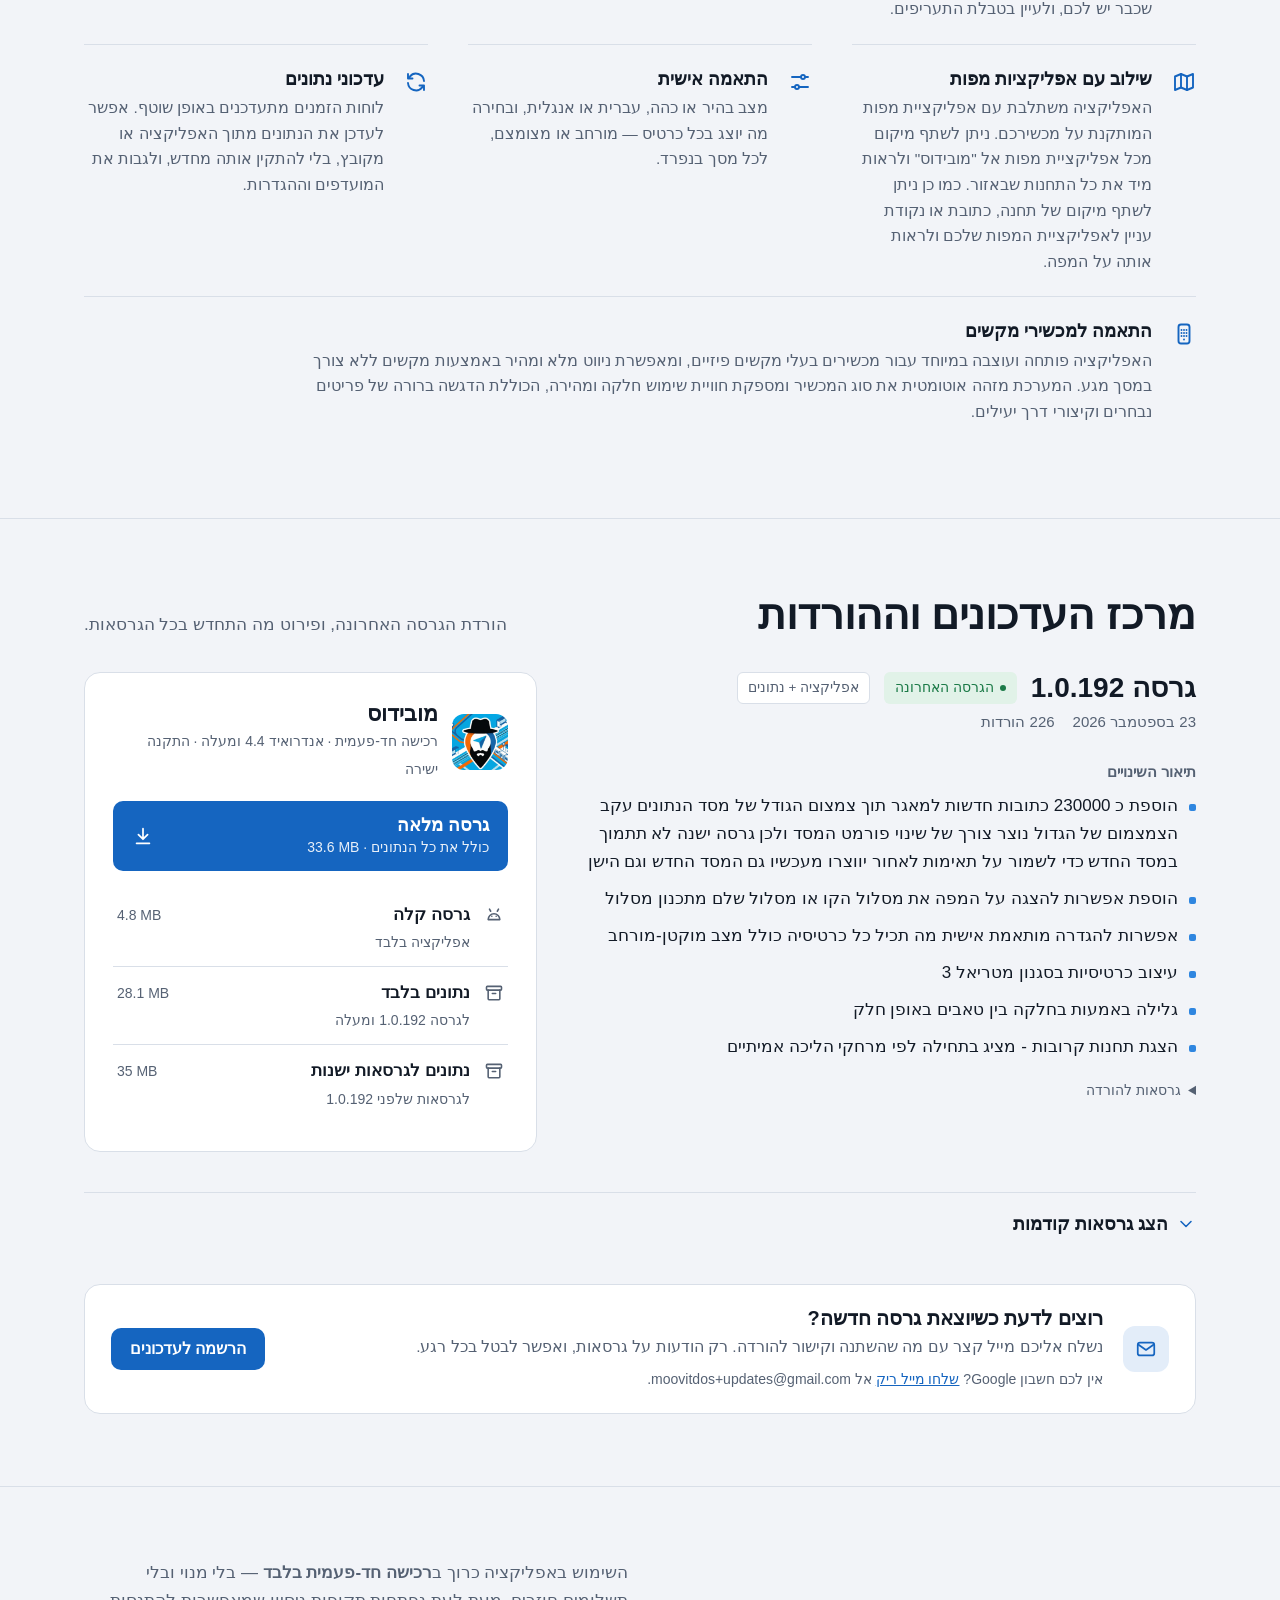
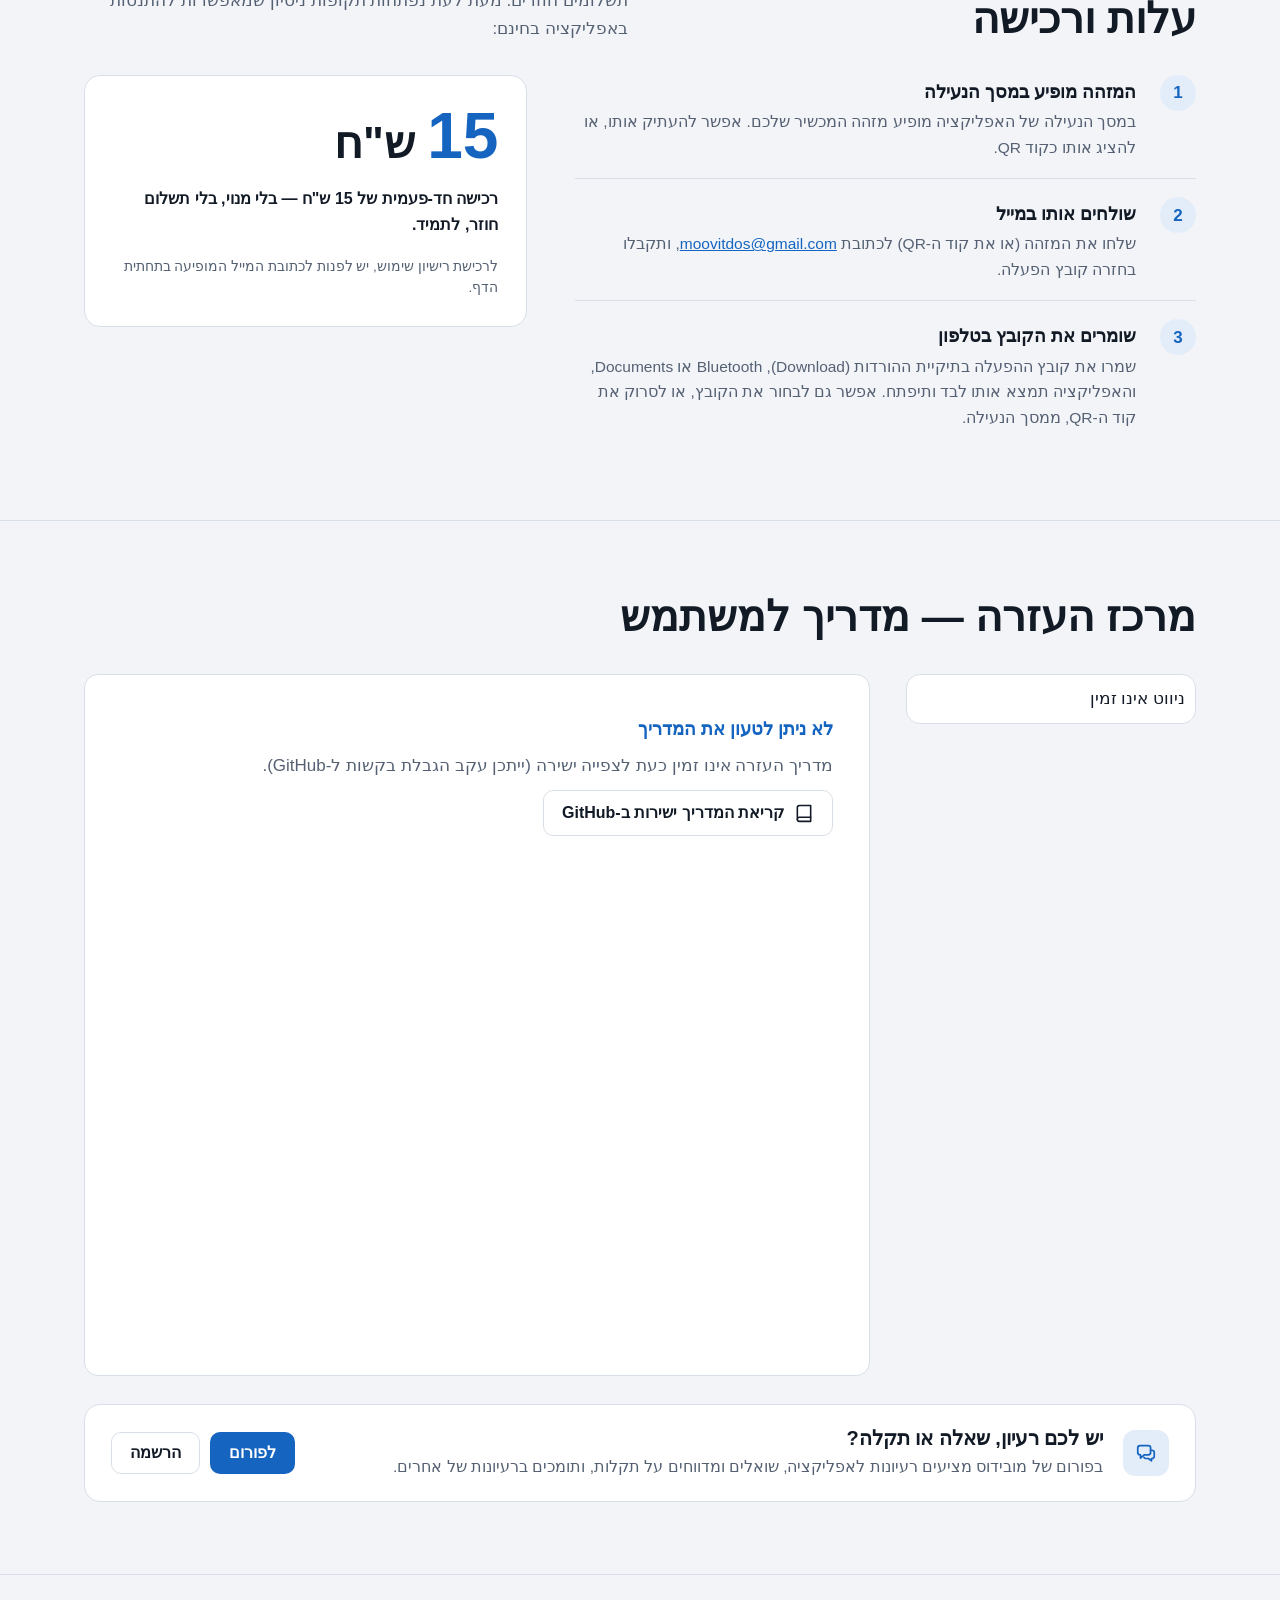
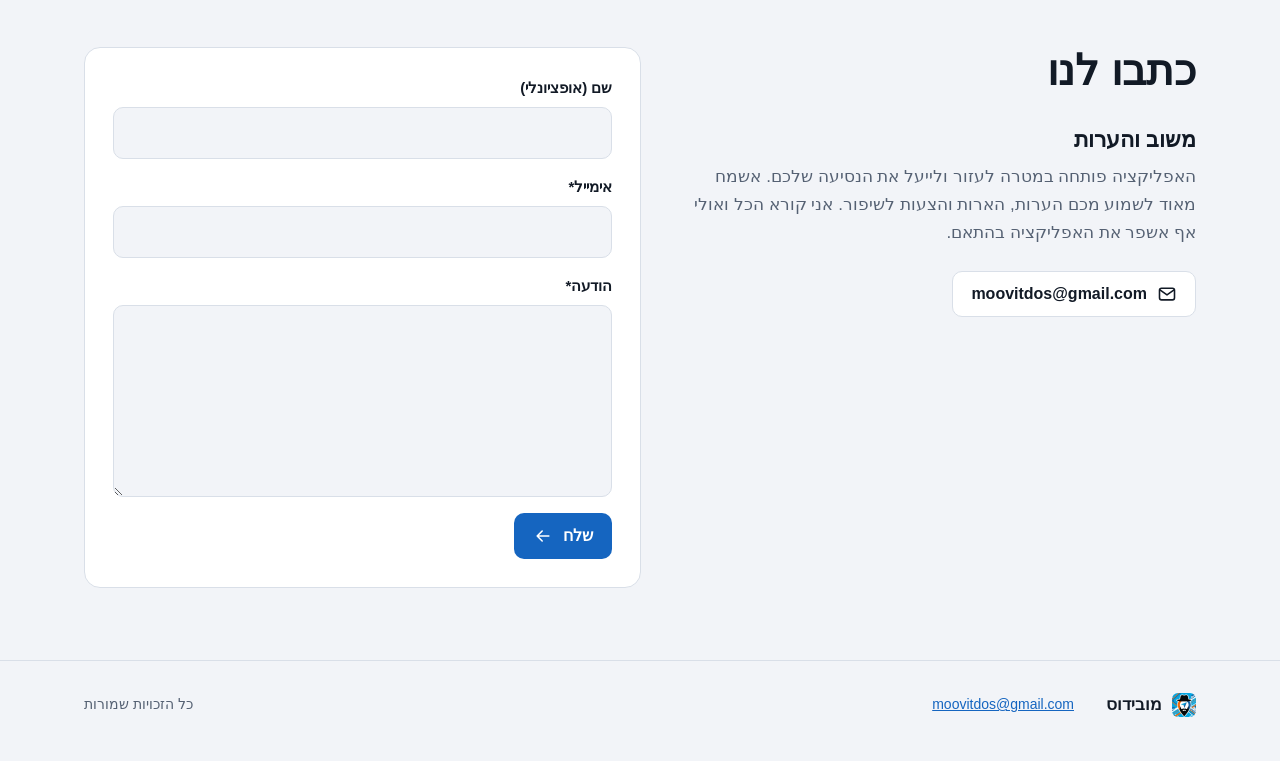
==== commit 1c000e13: "Sync website files to root from debug repo [skip ci]" ====
--- a/index.html
+++ b/index.html
@@ -54,6 +54,7 @@
   <div role="note" style="background:#FFF4E5;color:#5C3A00;font:14px/1.6 Rubik,system-ui,sans-serif;text-align:center;padding:4px 16px">אתר ניסיון — <a href="https://moovitdos.github.io/moovidos/" style="color:inherit;text-decoration:underline">האתר הרשמי כאן</a></div>
   <svg class="sprite" aria-hidden="true" focusable="false" xmlns="http://www.w3.org/2000/svg">
     <symbol id="i-download" viewBox="0 0 24 24"><path d="M12 4v11M7 10.5l5 5 5-5M5 20h14"/></symbol>
+    <symbol id="i-user" viewBox="0 0 24 24"><circle cx="12" cy="8" r="4"/><path d="M4.5 20c1.3-3.6 4.2-5.6 7.5-5.6s6.2 2 7.5 5.6"/></symbol>
     <symbol id="i-phone" viewBox="0 0 24 24"><path d="M21 16.4v2.9a1.9 1.9 0 0 1-2.1 1.9 18.9 18.9 0 0 1-8.2-2.9 18.6 18.6 0 0 1-5.7-5.7A18.9 18.9 0 0 1 2.1 4.3 1.9 1.9 0 0 1 4 2.2h2.9a1.9 1.9 0 0 1 1.9 1.6c.12.9.34 1.8.66 2.7a1.9 1.9 0 0 1-.43 2L7.8 9.7a15.2 15.2 0 0 0 5.7 5.7l1.2-1.2a1.9 1.9 0 0 1 2-.43c.87.32 1.77.54 2.7.66a1.9 1.9 0 0 1 1.6 1.93z"/></symbol>
     <symbol id="i-android" viewBox="0 0 24 24"><path d="M5 17.5a7 7 0 0 1 14 0z"/><path d="M8 7.5L6.6 5M16 7.5l1.4-2.5"/><path d="M9.4 13.4h.01M14.6 13.4h.01"/></symbol>
     <symbol id="i-archive" viewBox="0 0 24 24"><rect x="3" y="4" width="18" height="4.5" rx="1"/><path d="M5 8.5V19a1 1 0 0 0 1 1h12a1 1 0 0 0 1-1V8.5M10 12.5h4"/></symbol>
@@ -78,10 +79,10 @@
   <header class="top">
     <div class="wrap">
       <a class="brand" href="#home"><img src="logo.png" alt="" width="32" height="32"><span>מובידוס</span></a>
-      <!-- the forum's account, on the right beside the logo (the owner, 4.10.2026): "כניסה" for a visitor; for a member
+      <!-- the forum's account, on the right beside the logo (the owner, 4.10.2026): "כניסה / הרשמה" for a visitor (it opens on the tab this browser most likely wants); for a member
            board.js draws the bell and the account's menu.
            site.js loads the forum's script only for a member, or when "כניסה" is pressed (wireAccount). -->
-      <div class="top__user" id="user"><button type="button" class="btn btn-quiet" data-act="auth" data-tab="login">כניסה</button></div>
+      <div class="top__user" id="user"><button type="button" class="btn btn-quiet account-btn" data-act="auth" data-tab="auto" aria-label="כניסה / הרשמה"><svg class="ic" aria-hidden="true"><use href="#i-user"/></svg><span>כניסה / הרשמה</span></button></div>
       <nav class="nav" aria-label="ניווט ראשי">
         <a href="#info-section">מידע</a>
         <a href="#features">תכונות</a>
@@ -387,7 +388,11 @@
             <h3 id="forum-invite-title">יש לכם רעיון, שאלה או תקלה?</h3>
             <p>בפורום של מובידוס מציעים רעיונות לאפליקציה, שואלים ומדווחים על תקלות, ותומכים ברעיונות של אחרים.</p>
           </div>
-          <a class="btn btn-primary" href="forum.html">לפורום</a>
+          <div class="notify__actions">
+            <a class="btn btn-primary" href="forum.html">לפורום</a>
+            <!-- a visitor only ([data-member] on <html>: site.js / board.js) -->
+            <button type="button" class="btn btn-quiet for-visitors" data-act="auth" data-tab="register">הרשמה</button>
+          </div>
         </aside>
       </div>
     </section>
@@ -442,6 +447,19 @@
     <button type="button" class="lb-btn lb-next" data-lightbox-next aria-label="הצילום הבא"><svg class="ic" aria-hidden="true"><use href="#i-chev-l"/></svg></button>
   </div>
 
+  <!-- a one-time message (the owner, 4.10.2026): what is new on the site. site.js wireNews shows it once per browser,
+       by its data-news id - a new message gets a new id. Hidden until then, and for good once it has been seen. -->
+  <aside class="news" id="news" data-news="forum-mail-2026-10" aria-labelledby="news-title" hidden>
+    <button type="button" class="news__close" data-news-close aria-label="סגירה"><svg class="ic" aria-hidden="true"><use href="#i-close"/></svg></button>
+    <p class="news__eyebrow">חדש באתר</p>
+    <h2 id="news-title">פורום מובידוס ועדכונים במייל</h2>
+    <p>בפורום מציעים רעיונות לאפליקציה, שואלים ומדווחים על תקלות. ומי שרוצה, מקבל מייל קצר על כל גרסה חדשה.</p>
+    <div class="news__actions">
+      <a class="btn btn-primary" href="forum.html" data-news-done>לפורום</a>
+      <a class="btn btn-quiet" href="#updates" data-news-done>לעדכונים במייל</a>
+    </div>
+  </aside>
+
   <!-- the forum's menus, dialogs and messages, when it is used from this page (assets/board.js) -->
   <div id="float"></div>
   <div id="modal"></div>
--- a/assets/site.css
+++ b/assets/site.css
@@ -171,14 +171,26 @@
 .nav a:hover, .nav a[aria-current="true"] { color: var(--ink); }
 .top .btn { padding: 9px 14px; font-size: 15px; }
 /* the forum's account, in the top bar of every page, on the right beside the logo (the owner, 4.10.2026; the menu
-   and the download button stay on the left): a visitor's "כניסה" is the page's own markup; for a member board.js
-   draws the bell and the account's menu (board.css), and until it knows him the "כניסה" is not shown */
+   and the download button stay on the left): a visitor's "כניסה / הרשמה" is the page's own markup; for a member
+   board.js draws the bell and the account's menu (board.css), and until it knows him the button is not shown */
 .top__user { display: flex; align-items: center; gap: 4px; }
 .top__user[data-pending] { visibility: hidden; }
-/* measured with the account in the bar (4.10.2026): next to a member's bell and picture the menu's links wrap at
-   800px (not at 820px); next to a visitor's "כניסה" they fit at 800px and are squeezed at 721px. At 320px a member's
-   bar overflowed by a few pixels: at 360px and less the logo stands without the name of the site. */
-@media (max-width: 840px) { .nav { display: none; } .top .wrap > .btn { margin-inline-start: auto; } }
+/* a visitor's "כניסה / הרשמה" (one button, the person icon; board.js opens it on the tab the browser most likely
+   wants). On a phone the icon alone - the name of the site stays (the owner chose this, 4.10.2026) */
+.account-btn { gap: 8px; }
+.account-btn .ic { width: 18px; height: 18px; color: var(--accent-text); }
+/* what only a visitor is offered ("הרשמה"): <html data-member> is set for a signed-in member */
+[data-member] .for-visitors { display: none; }
+/* measured with the account in the bar (4.10.2026): beside a visitor's "כניסה / הרשמה" (156px) the whole menu fits
+   down to 870px; beside a member's bell and picture its links wrap at 800px. With its words the visitor's button fits
+   a phone down to 450px, as an icon alone down to 280px. A member's bar overflowed at 320px by a few pixels: at 360px
+   and less the logo stands without the name of the site. */
+@media (max-width: 890px) { .nav { display: none; } .top .wrap > .btn { margin-inline-start: auto; } }
+@media (max-width: 470px) {
+  .account-btn span { display: none; }
+  .top .account-btn { padding: 9px 10px; }
+  .top .wrap { gap: 14px; }        /* a member's bell and picture squeezed the name of the site at 375px with 24px gaps */
+}
 @media (max-width: 360px) { .top .brand span { display: none; } }
 
 /* ---------- hero ---------- */
@@ -435,6 +447,31 @@
 .state h3 { font-size: 22px; }
 .state p { color: var(--sub); }
 
+/* ---------- a one-time message: what is new on the site (site.js wireNews) ----------
+   A card in the bottom corner, over the page and under the forum's dialogs; on a phone along the bottom. It comes
+   a moment after the page, so the first look at the top of the page stays as it is. */
+.news {
+  position: fixed; z-index: 30; left: 20px; bottom: 20px; width: min(380px, calc(100vw - 40px));
+  padding: 18px 20px 20px; background: var(--surface); border: 1px solid var(--line); border-radius: 16px;
+  box-shadow: 0 14px 36px -10px rgba(18, 26, 38, .32);
+}
+.news[hidden] { display: none; }
+.news__eyebrow { font-size: 13.5px; font-weight: 600; color: var(--accent-text); }
+.news h2 { margin-top: 4px; padding-inline-end: 28px; font-size: 19px; line-height: 1.3; }
+.news p:not(.news__eyebrow) { margin-top: 6px; font-size: 15px; line-height: 1.55; color: var(--sub); }
+.news__actions { display: flex; flex-wrap: wrap; gap: 10px; margin-top: 14px; }
+.news__actions .btn { padding: 10px 16px; font-size: 15px; }
+.news__close {
+  position: absolute; top: 10px; left: 10px; display: grid; place-items: center; width: 34px; height: 34px;
+  border: 0; border-radius: 50%; background: none; color: var(--sub); cursor: pointer;
+}
+.news__close:hover { background: var(--accent-soft); color: var(--ink); }
+@media (prefers-reduced-motion: no-preference) {
+  .news { animation: news-in .35s cubic-bezier(.05, .7, .1, 1); }
+  @keyframes news-in { from { opacity: 0; transform: translateY(16px); } }
+}
+@media (max-width: 520px) { .news { left: 12px; right: 12px; bottom: 12px; width: auto; } }
+
 /* ---------- a strip: updates by e-mail (under the downloads), the forum (under the guide) ---------- */
 .notify {
   margin-top: 28px; display: grid; grid-template-columns: auto minmax(0, 1fr) auto; gap: 14px 20px; align-items: center;
@@ -444,9 +481,10 @@
 .notify h3 { font-size: 20px; }
 .notify p { margin-top: 4px; color: var(--sub); font-size: 15.5px; }
 .notify .notify__alt { margin-top: 8px; font-size: 14px; }
+.notify__actions { display: flex; flex-wrap: wrap; gap: 10px; }
 @media (max-width: 720px) {
   .notify { grid-template-columns: auto minmax(0, 1fr); padding: 20px; align-items: start; }
-  .notify .btn { grid-column: 1 / -1; justify-self: start; }
+  .notify .btn, .notify__actions { grid-column: 1 / -1; justify-self: start; }
 }
 
 /* ---------- price + activation ---------- */
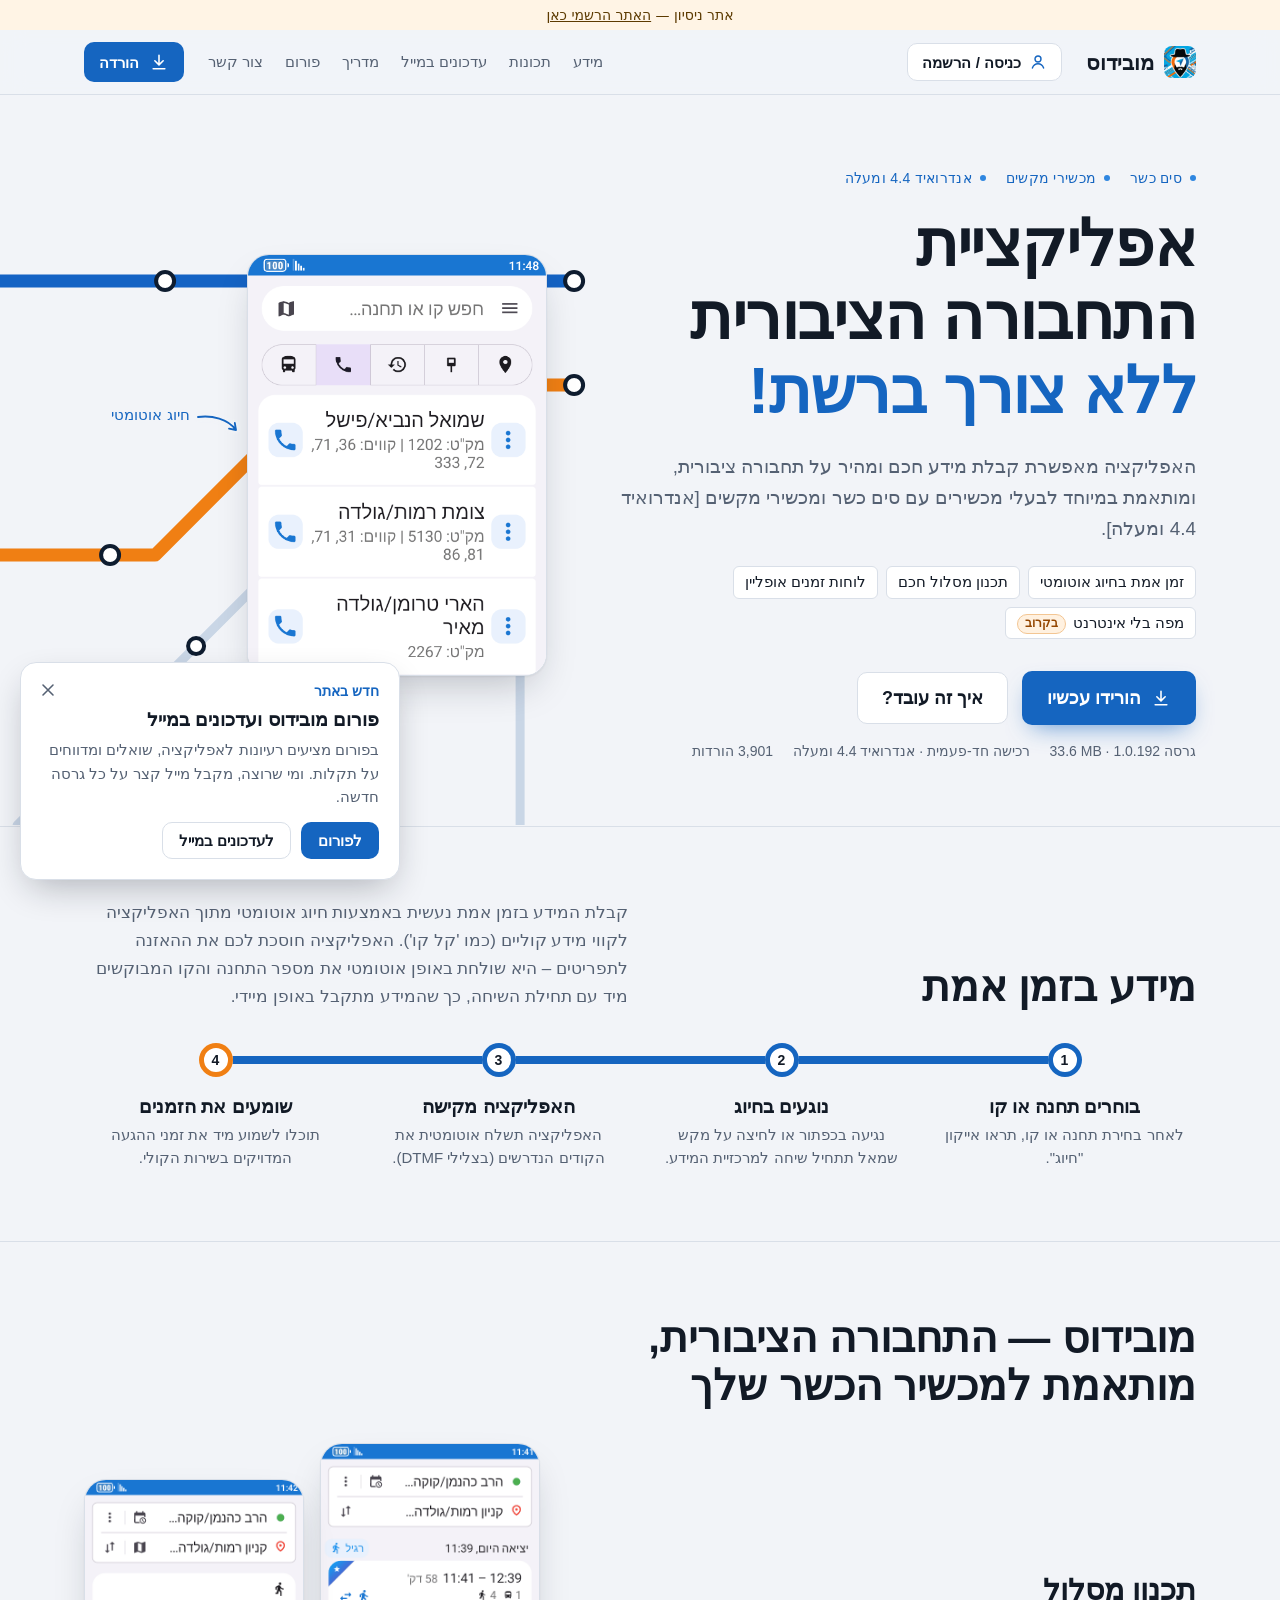
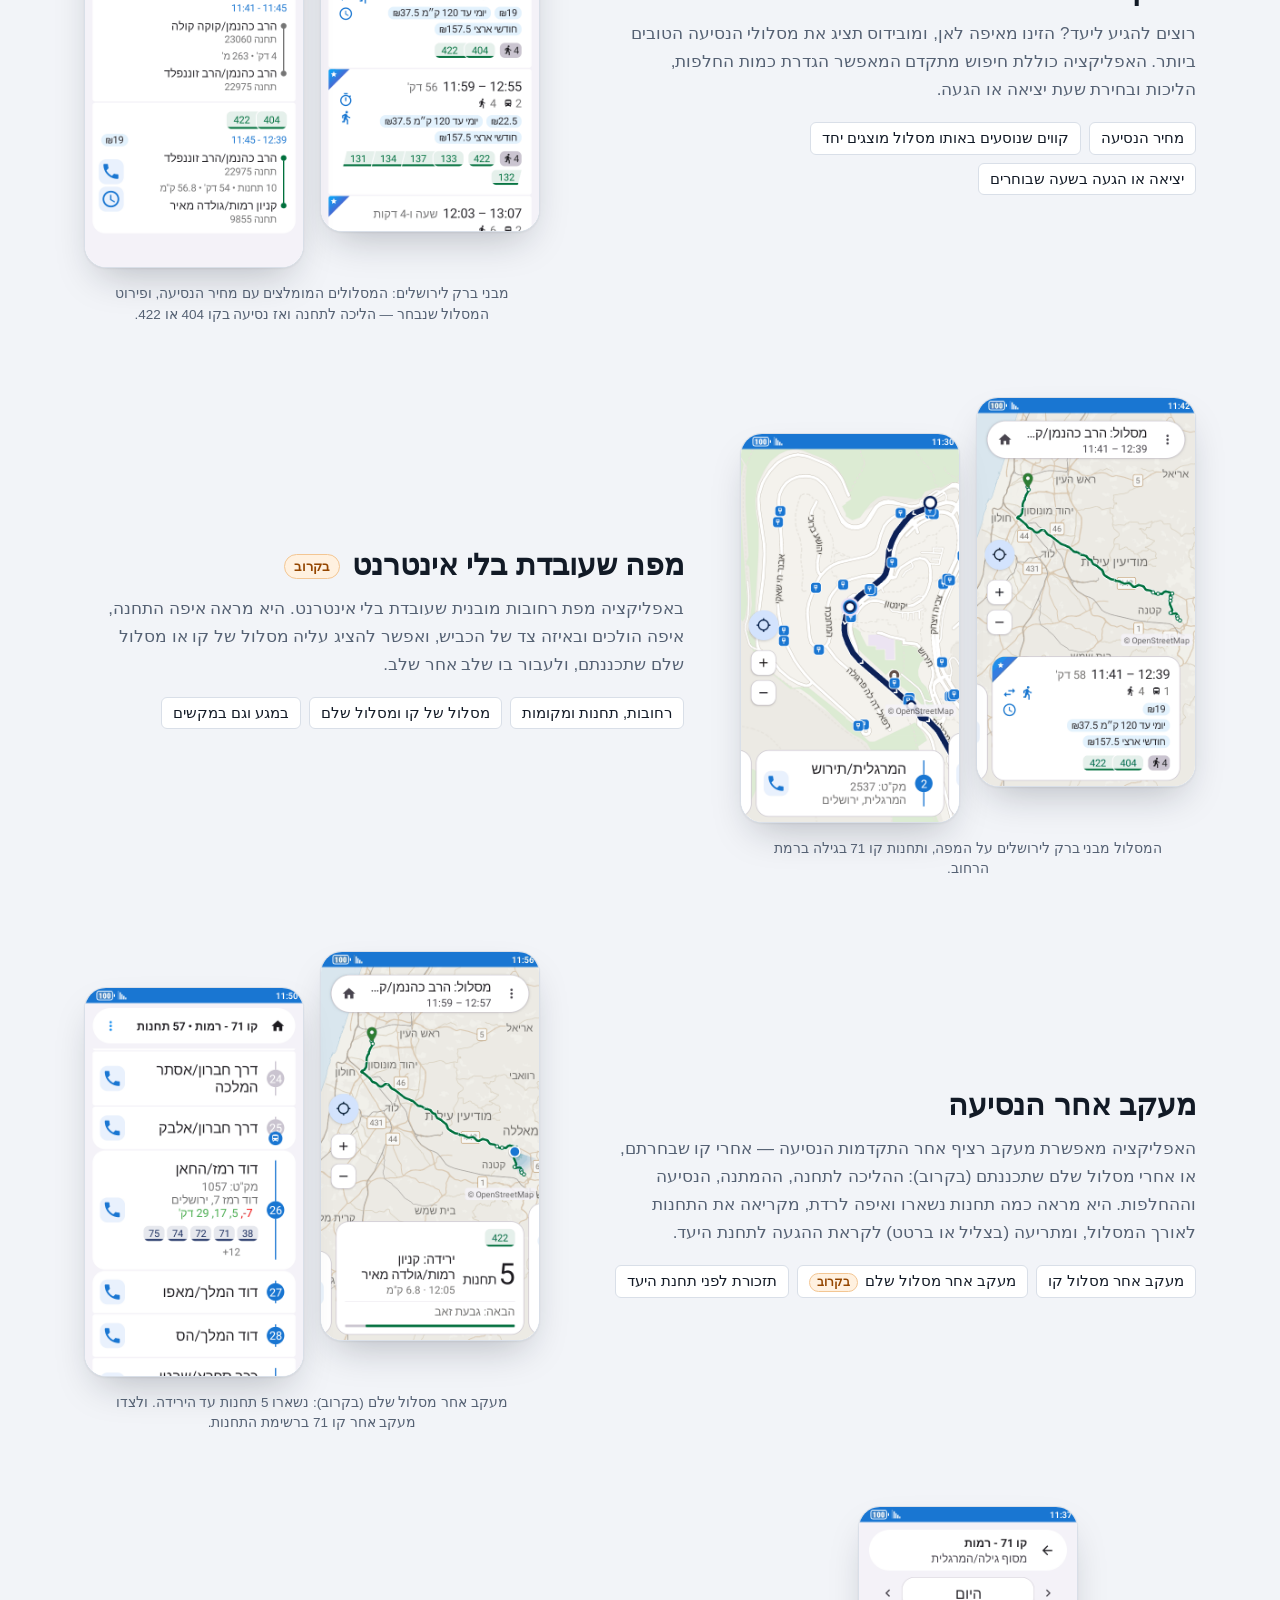
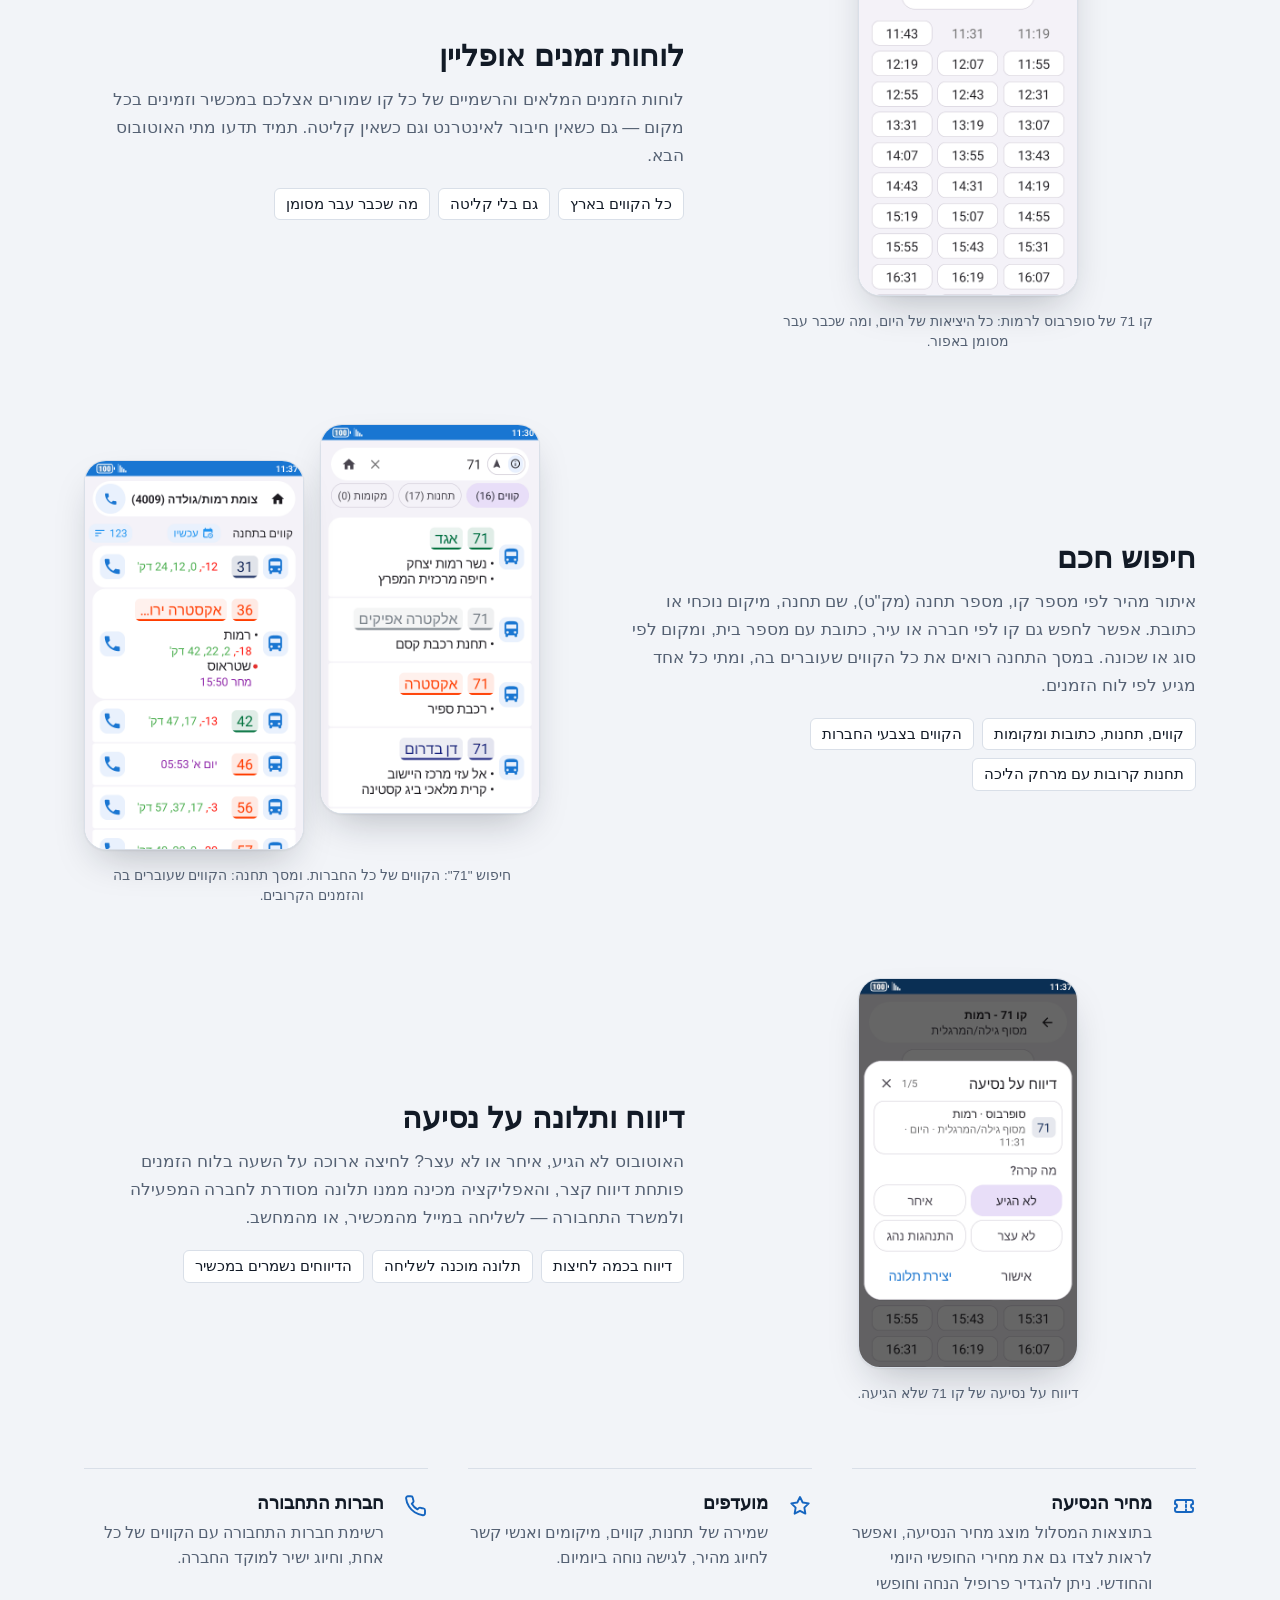
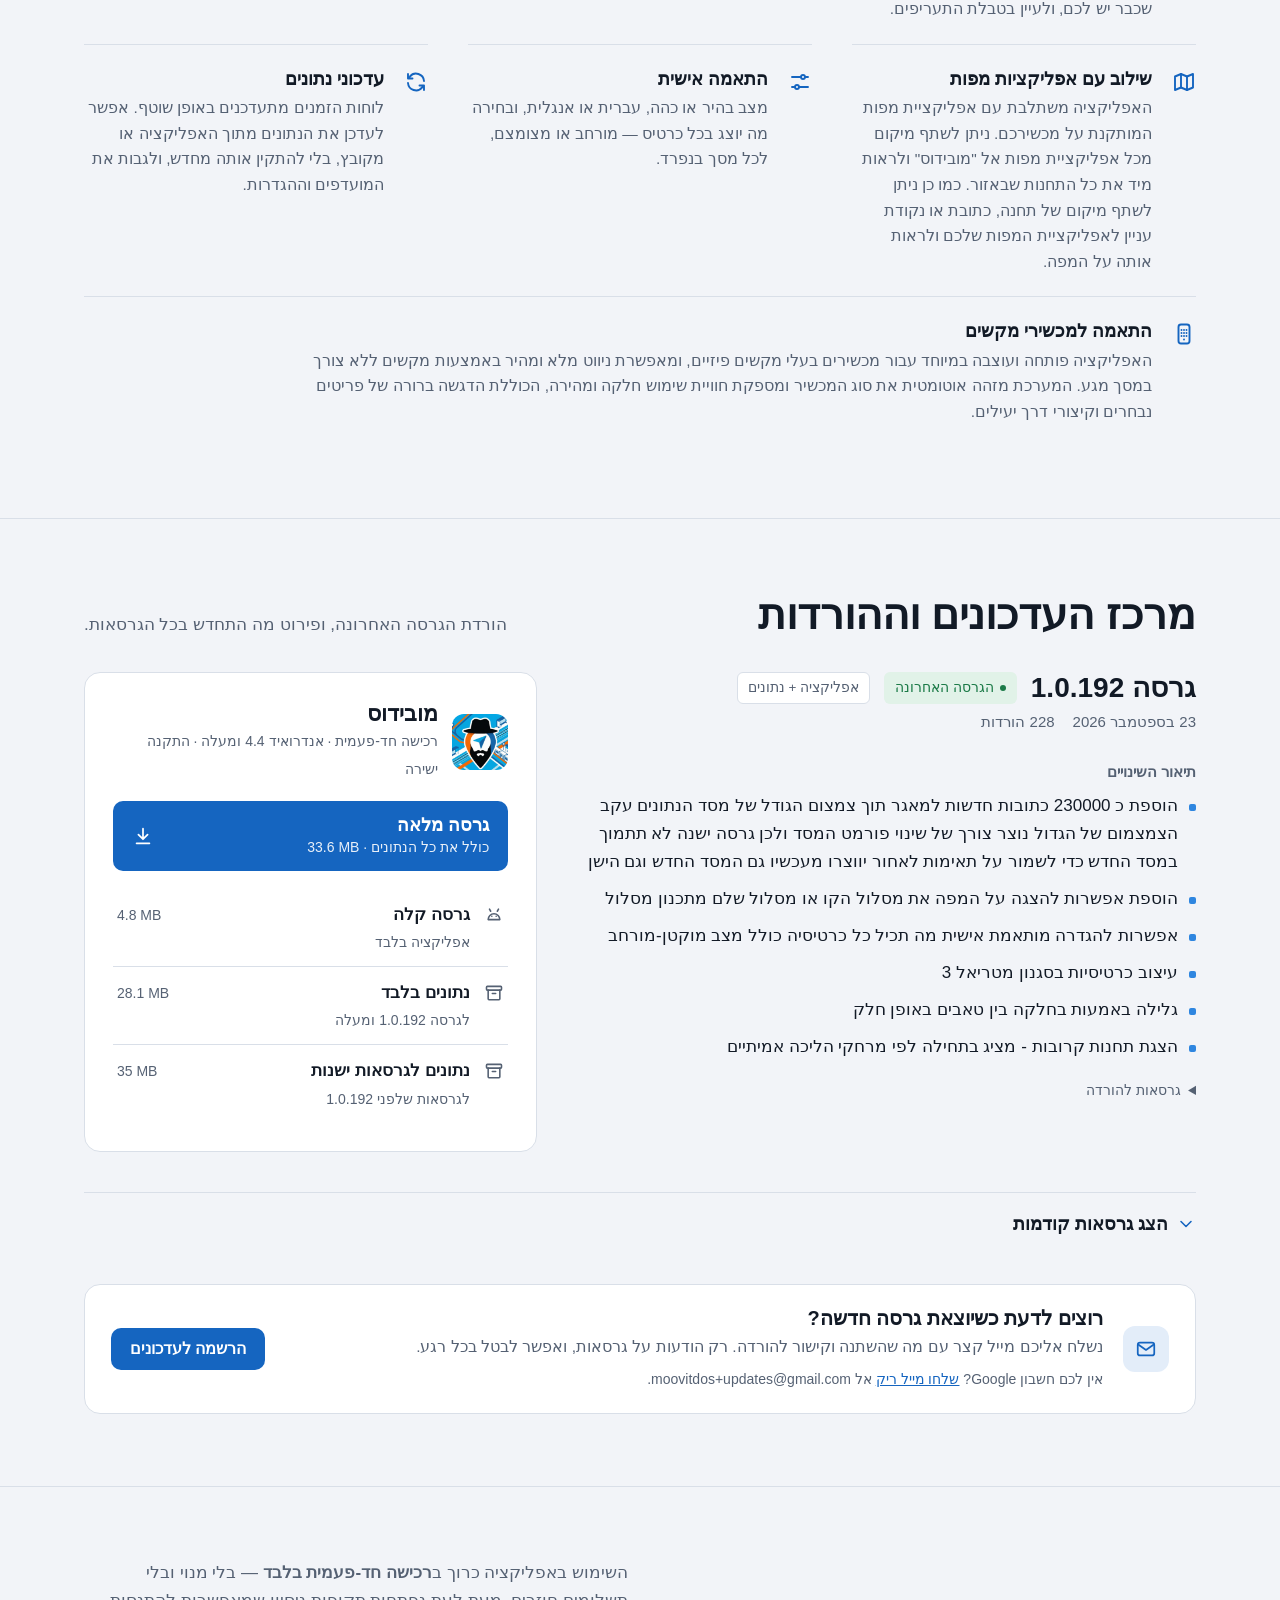
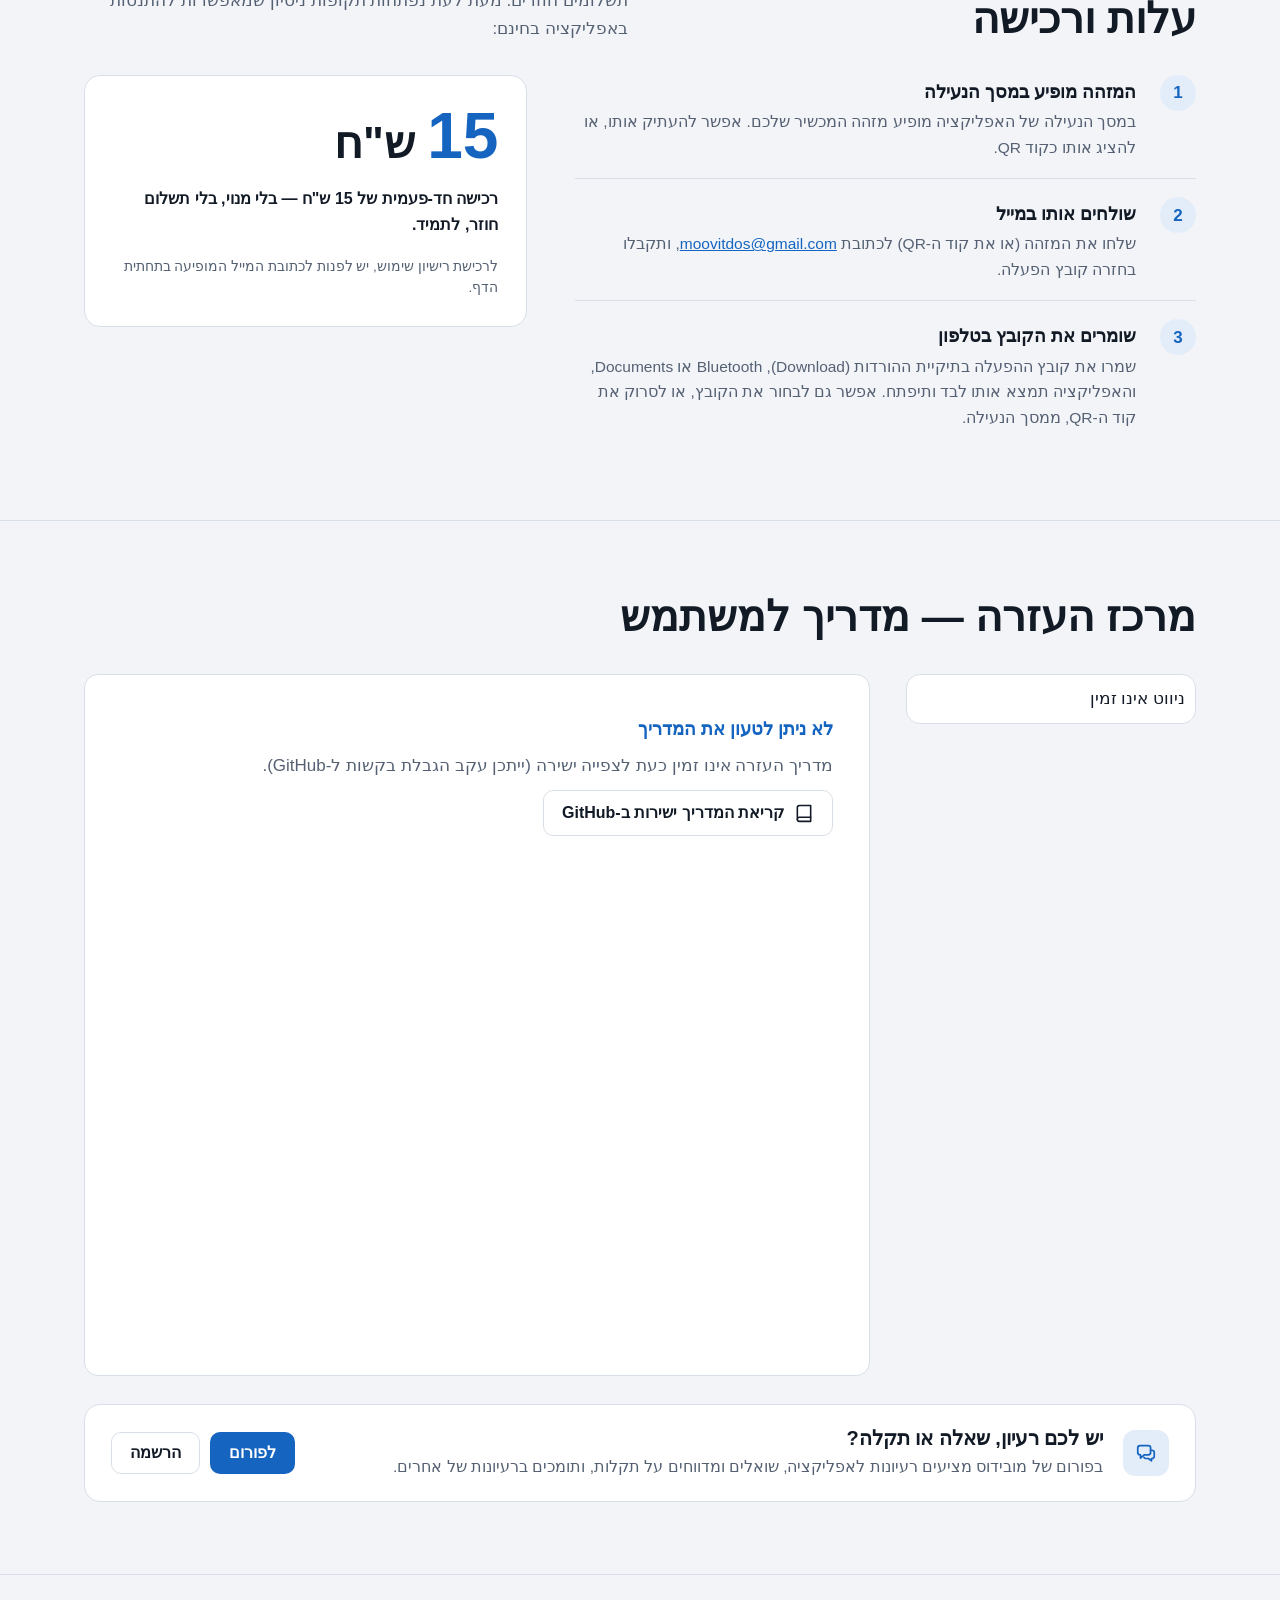
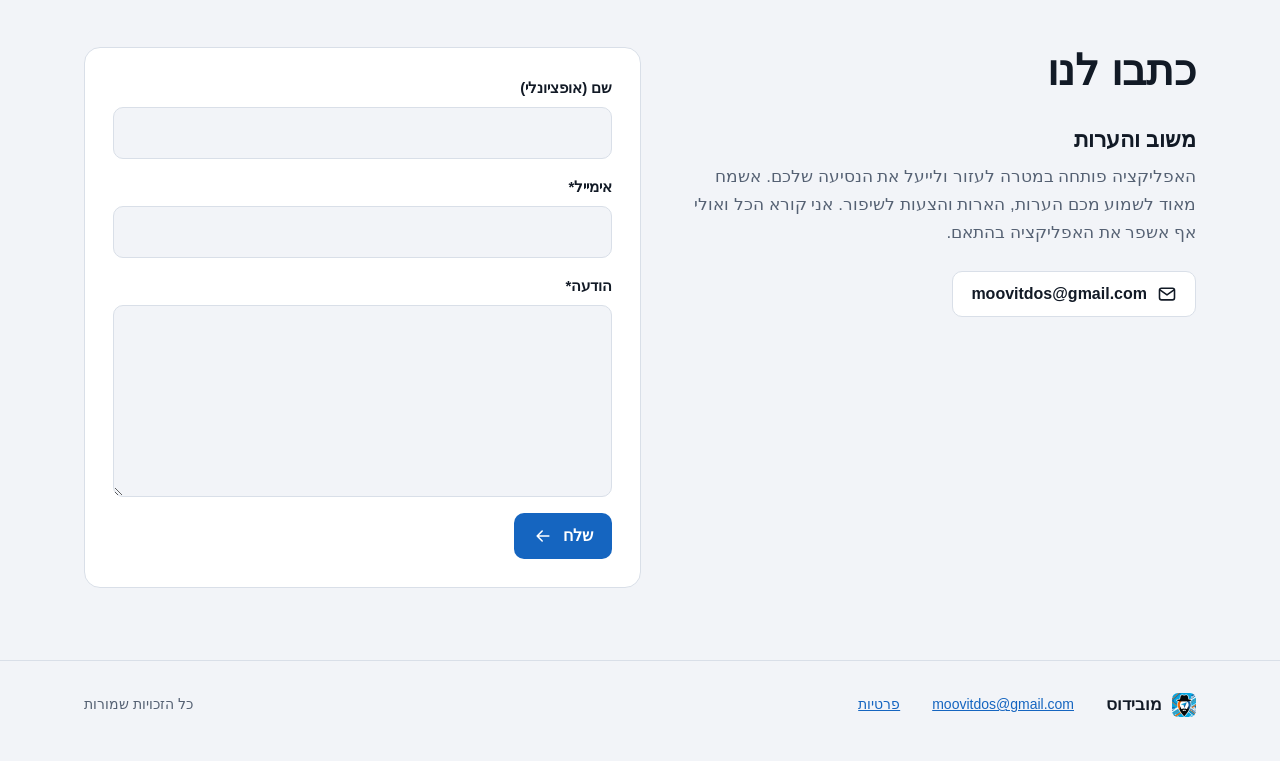
==== commit 4c52f518: "Sync website files to root from debug repo [skip ci]" ====
--- a/index.html
+++ b/index.html
@@ -435,6 +435,7 @@
     <div class="wrap">
       <a class="brand" href="#home"><img src="logo.png" alt="" width="24" height="24"><span>מובידוס</span></a>
       <a href="mailto:moovitdos@gmail.com" class="ltr">moovitdos@gmail.com</a>
+      <a href="forum.html#privacy">פרטיות</a>
       <p>כל הזכויות שמורות</p>
     </div>
   </footer>
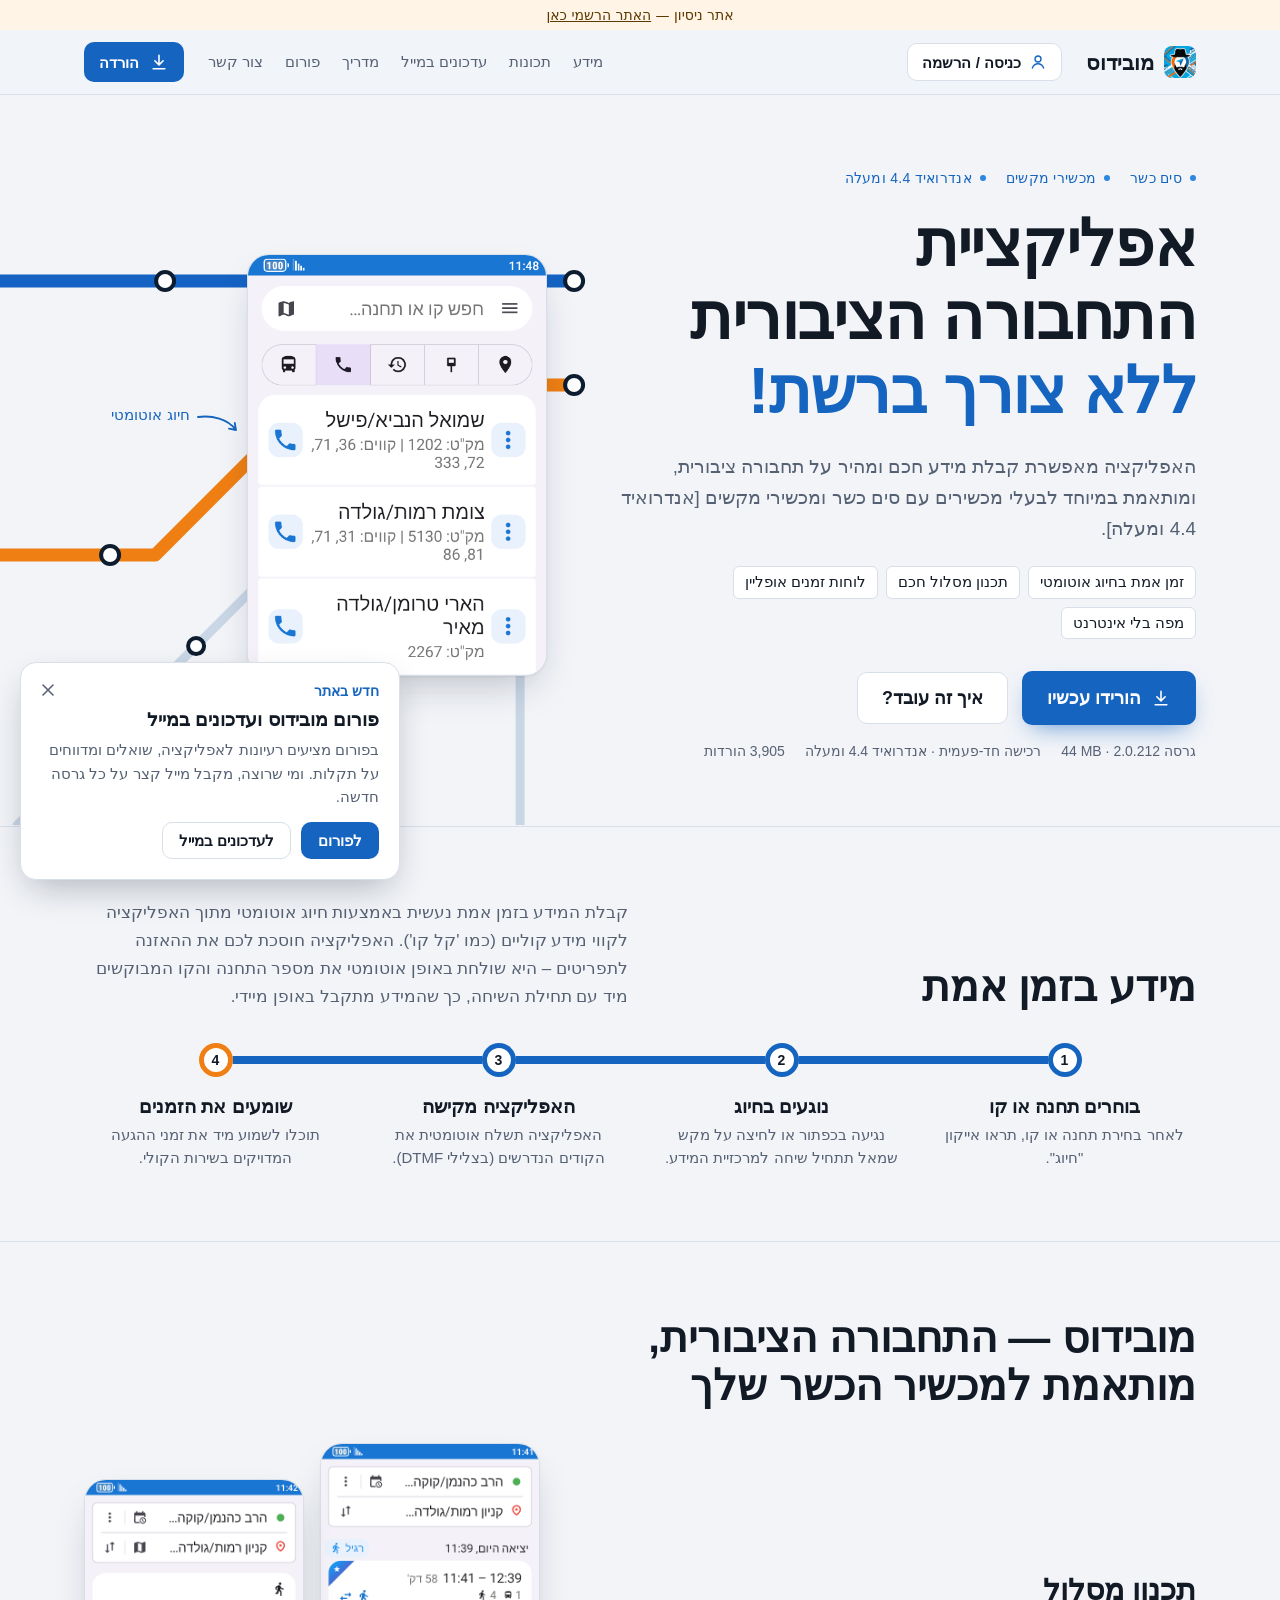
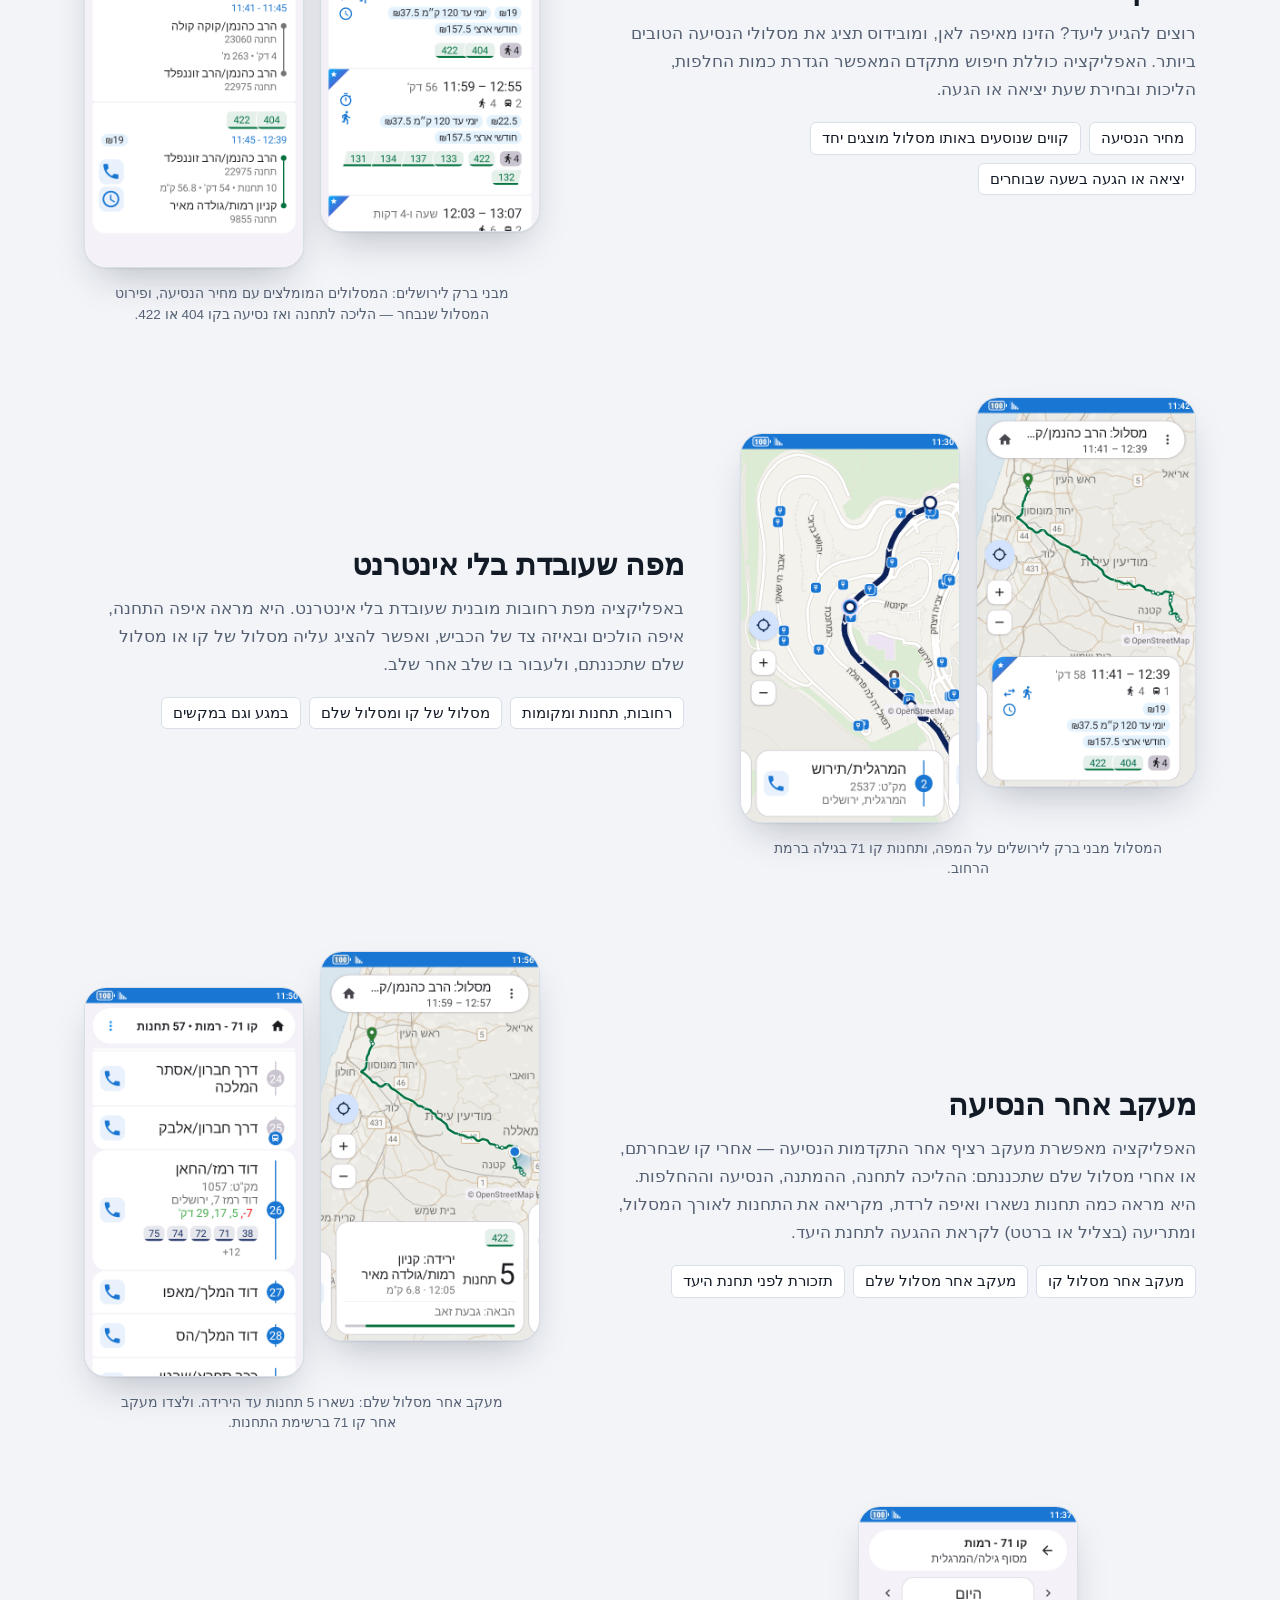
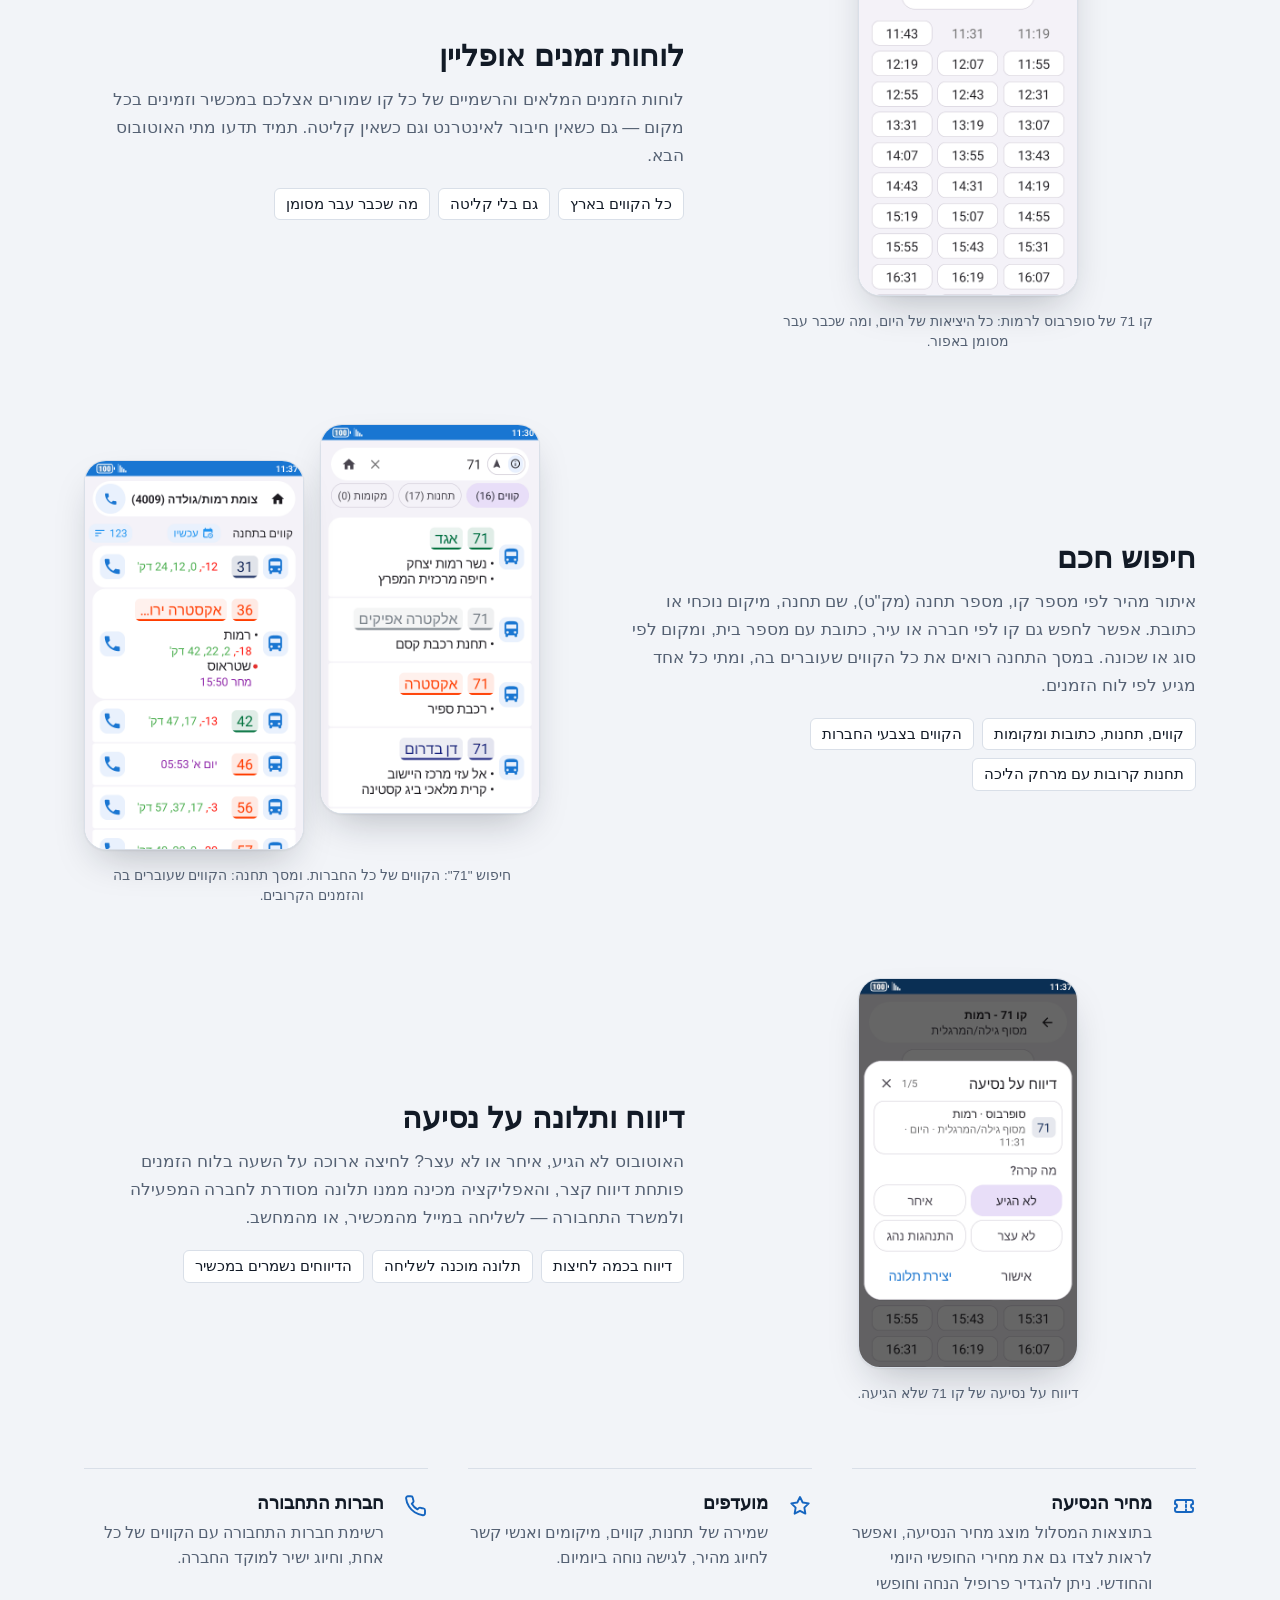
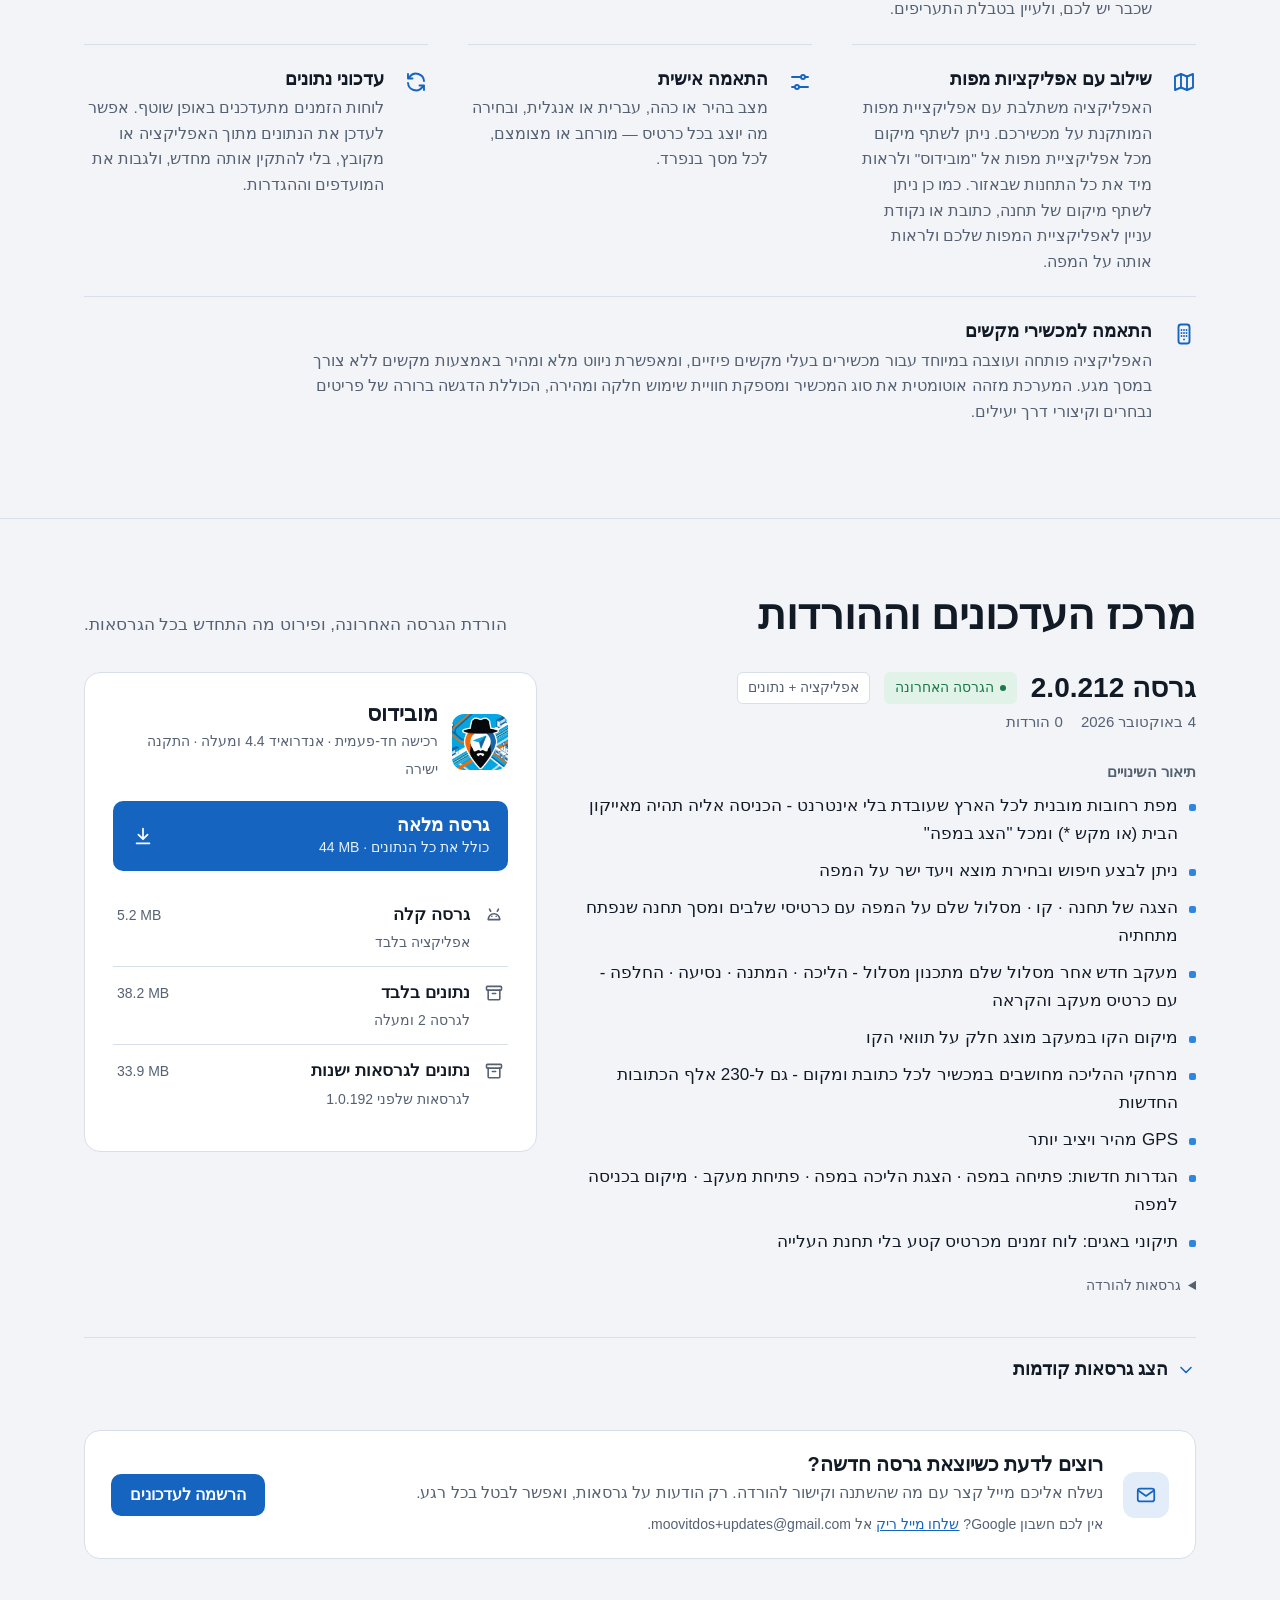
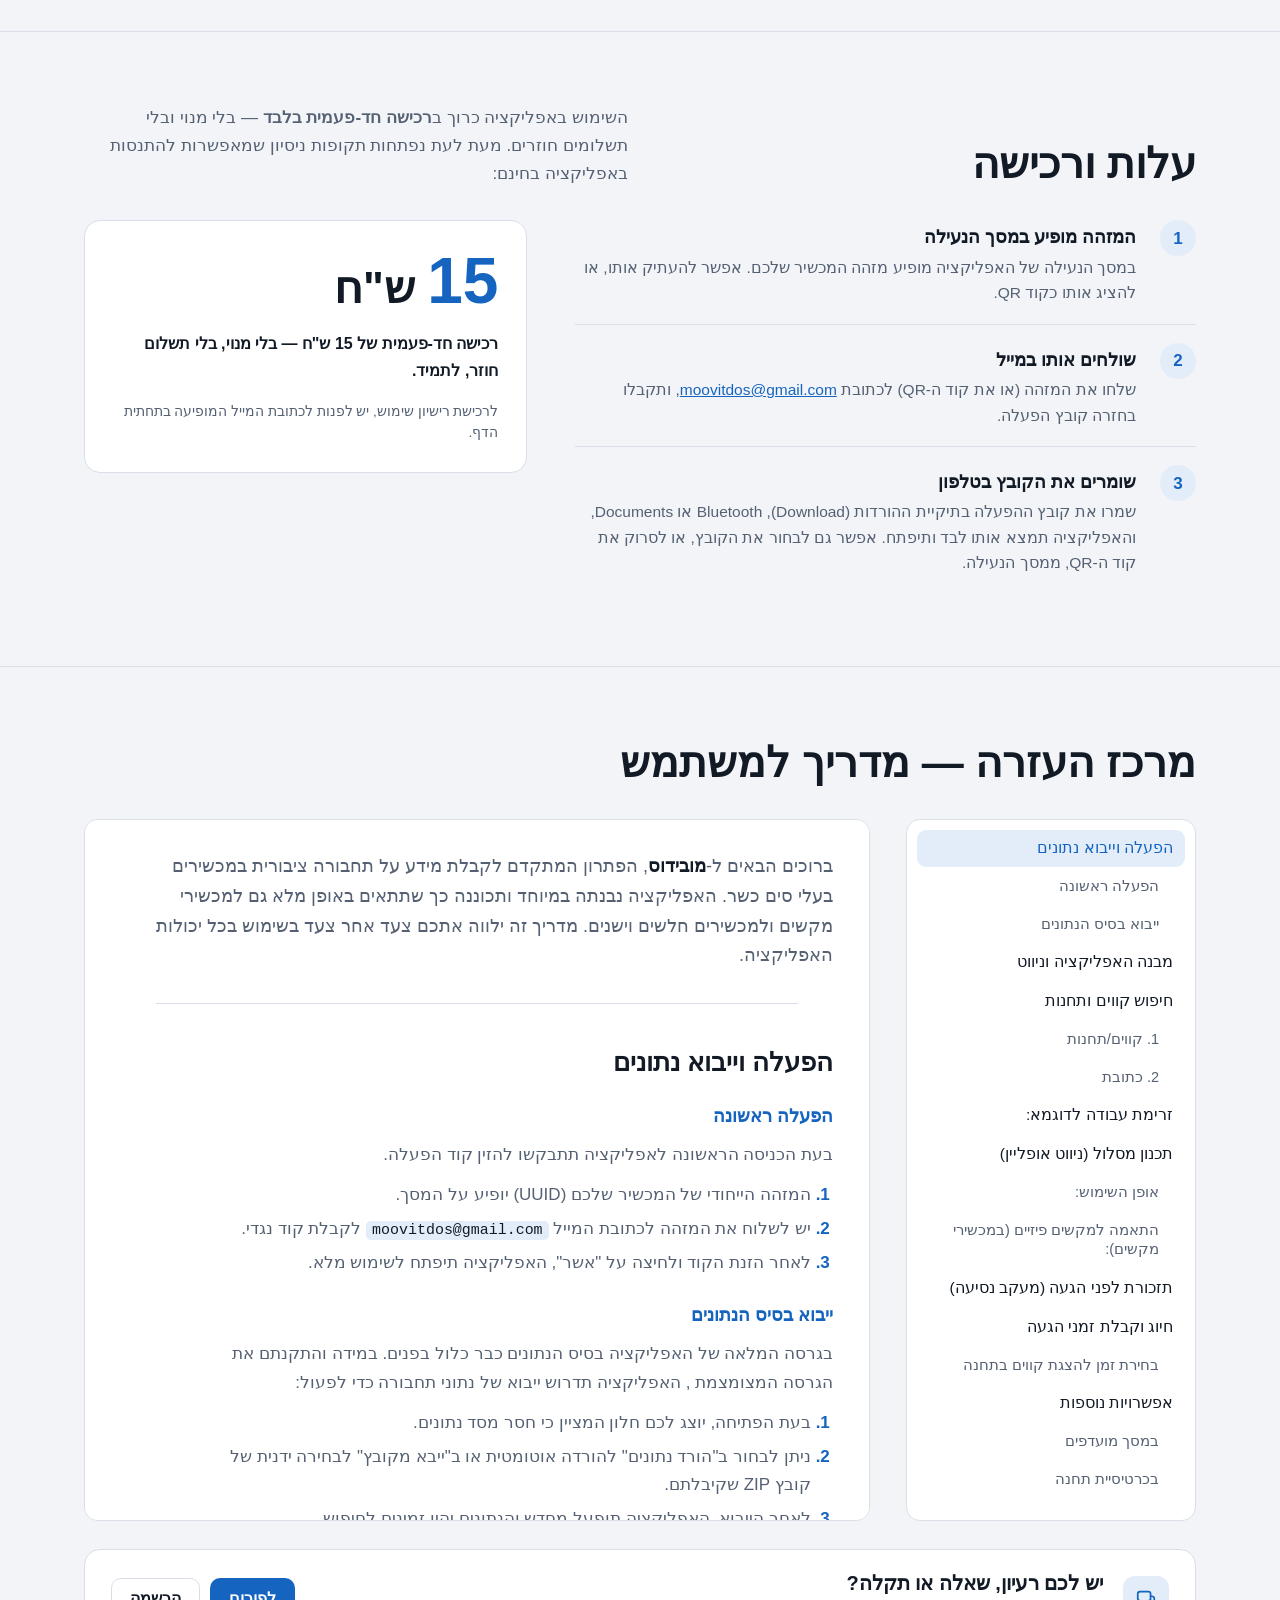
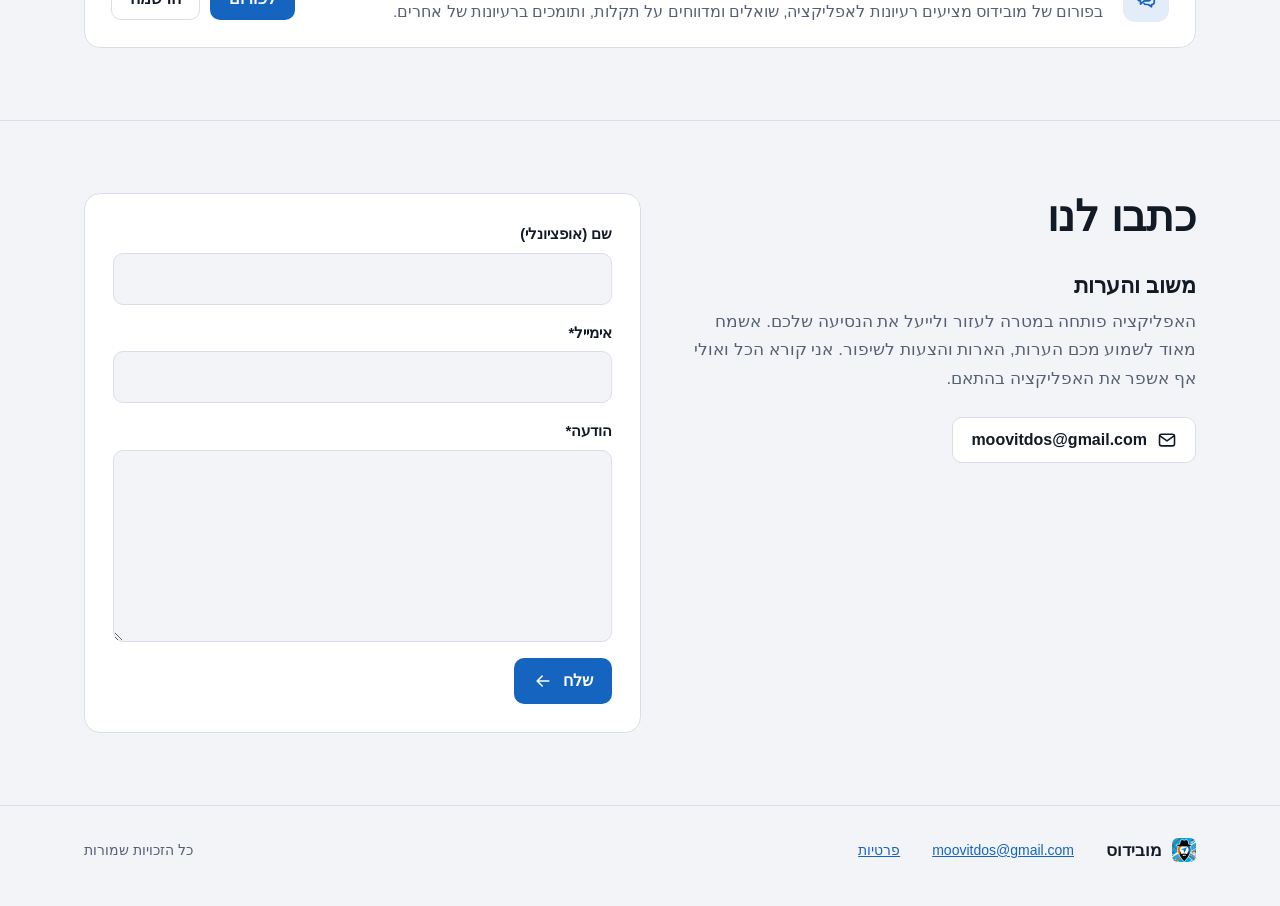
==== commit cf117bb5: "Sync website files to root from debug repo [skip ci]" ====
--- a/index.html
+++ b/index.html
@@ -105,7 +105,7 @@
           <div class="eyebrow"><span>סים כשר</span><span>מכשירי מקשים</span><span>אנדרואיד 4.4 ומעלה</span></div>
           <h1>אפליקציית התחבורה הציבורית <em>ללא צורך ברשת!</em></h1>
           <p class="lede">האפליקציה מאפשרת קבלת מידע חכם ומהיר על תחבורה ציבורית, ומותאמת במיוחד לבעלי מכשירים עם סים כשר ומכשירי מקשים [אנדרואיד 4.4 ומעלה].</p>
-          <div class="types" aria-label="עיקרי האפליקציה"><span>זמן אמת בחיוג אוטומטי</span><span>תכנון מסלול חכם</span><span>לוחות זמנים אופליין</span><span>מפה בלי אינטרנט <em class="soon">בקרוב</em></span></div>
+          <div class="types" aria-label="עיקרי האפליקציה"><span>זמן אמת בחיוג אוטומטי</span><span>תכנון מסלול חכם</span><span>לוחות זמנים אופליין</span><span>מפה בלי אינטרנט</span></div>
           <div class="cta">
             <a class="btn btn-primary" data-hero-download href="#downloads">
               <svg class="ic" aria-hidden="true"><use href="#i-download"/></svg>הורידו עכשיו
@@ -174,7 +174,7 @@
 
           <article class="show">
             <div class="show__text">
-              <h3>מפה שעובדת בלי אינטרנט <em class="soon">בקרוב</em></h3>
+              <h3>מפה שעובדת בלי אינטרנט</h3>
               <p>באפליקציה מפת רחובות מובנית שעובדת בלי אינטרנט. היא מראה איפה התחנה, איפה הולכים ובאיזה צד של הכביש, ואפשר להציג עליה מסלול של קו או מסלול שלם שתכננתם, ולעבור בו שלב אחר שלב.</p>
               <ul class="show__facts">
                 <li>רחובות, תחנות ומקומות</li>
@@ -194,10 +194,10 @@
           <article class="show">
             <div class="show__text">
               <h3>מעקב אחר הנסיעה</h3>
-              <p>האפליקציה מאפשרת מעקב רציף אחר התקדמות הנסיעה — אחרי קו שבחרתם, או אחרי מסלול שלם שתכננתם (בקרוב): ההליכה לתחנה, ההמתנה, הנסיעה וההחלפות. היא מראה כמה תחנות נשארו ואיפה לרדת, מקריאה את התחנות לאורך המסלול, ומתריעה (בצליל או ברטט) לקראת ההגעה לתחנת היעד.</p>
+              <p>האפליקציה מאפשרת מעקב רציף אחר התקדמות הנסיעה — אחרי קו שבחרתם, או אחרי מסלול שלם שתכננתם: ההליכה לתחנה, ההמתנה, הנסיעה וההחלפות. היא מראה כמה תחנות נשארו ואיפה לרדת, מקריאה את התחנות לאורך המסלול, ומתריעה (בצליל או ברטט) לקראת ההגעה לתחנת היעד.</p>
               <ul class="show__facts">
                 <li>מעקב אחר מסלול קו</li>
-                <li>מעקב אחר מסלול שלם <em class="soon">בקרוב</em></li>
+                <li>מעקב אחר מסלול שלם</li>
                 <li>תזכורת לפני תחנת היעד</li>
               </ul>
             </div>
@@ -206,7 +206,7 @@
                 <button type="button" class="shot" aria-label="הגדלת הצילום: מעקב אחר מסלול שלם"><img src="assets/shots/track-journey.png" width="480" height="854" loading="lazy" decoding="async" alt="מעקב אחר מסלול שלם על המפה: נשארו 5 תחנות עד הירידה בקניון רמות, והתחנה הבאה גבעת זאב"></button>
                 <button type="button" class="shot" aria-label="הגדלת הצילום: מעקב אחר מסלול קו"><img src="assets/shots/track-line.png" width="480" height="854" loading="lazy" decoding="async" alt="מעקב אחר קו 71 ברשימת התחנות: האוטובוס בין שתי תחנות, והתחנה הבאה עם הזמנים והקווים שלה"></button>
               </div>
-              <figcaption>מעקב אחר מסלול שלם (בקרוב): נשארו 5 תחנות עד הירידה. ולצדו מעקב אחר קו 71 ברשימת התחנות.</figcaption>
+              <figcaption>מעקב אחר מסלול שלם: נשארו 5 תחנות עד הירידה. ולצדו מעקב אחר קו 71 ברשימת התחנות.</figcaption>
             </figure>
           </article>
 
--- a/assets/site.css
+++ b/assets/site.css
@@ -205,9 +205,10 @@
 .types { display: flex; flex-wrap: wrap; gap: 8px; margin-top: 22px; }
 .types span { font: 500 14.5px/1 var(--body); padding: 8px 11px; border-radius: 6px; border: 1px solid var(--line); background: var(--surface); color: var(--ink); }
 
-/* "soon" tag: on what the next app release brings and the public one does not have yet (the offline map and
-   whole-journey tracking). Remove the tags, and rebuild og-image.png, once that release is out. In the markup a
-   space comes before the tag (so it is read and copied as a separate word); the margin adds to that space. */
+/* "soon" tag: for something the page shows before the public release has it. None in the page since release 2.0
+   (the offline map and whole-journey tracking carried it until then); when one is added, the share image
+   (website/og-image.html) gets it too. In the markup a space comes before the tag (so it is read and copied as a
+   separate word); the margin adds to that space. */
 .soon {
   display: inline-block; vertical-align: middle; margin-inline-start: 4px; white-space: nowrap;
   font: 600 13px/1 var(--body); font-style: normal; letter-spacing: 0;
